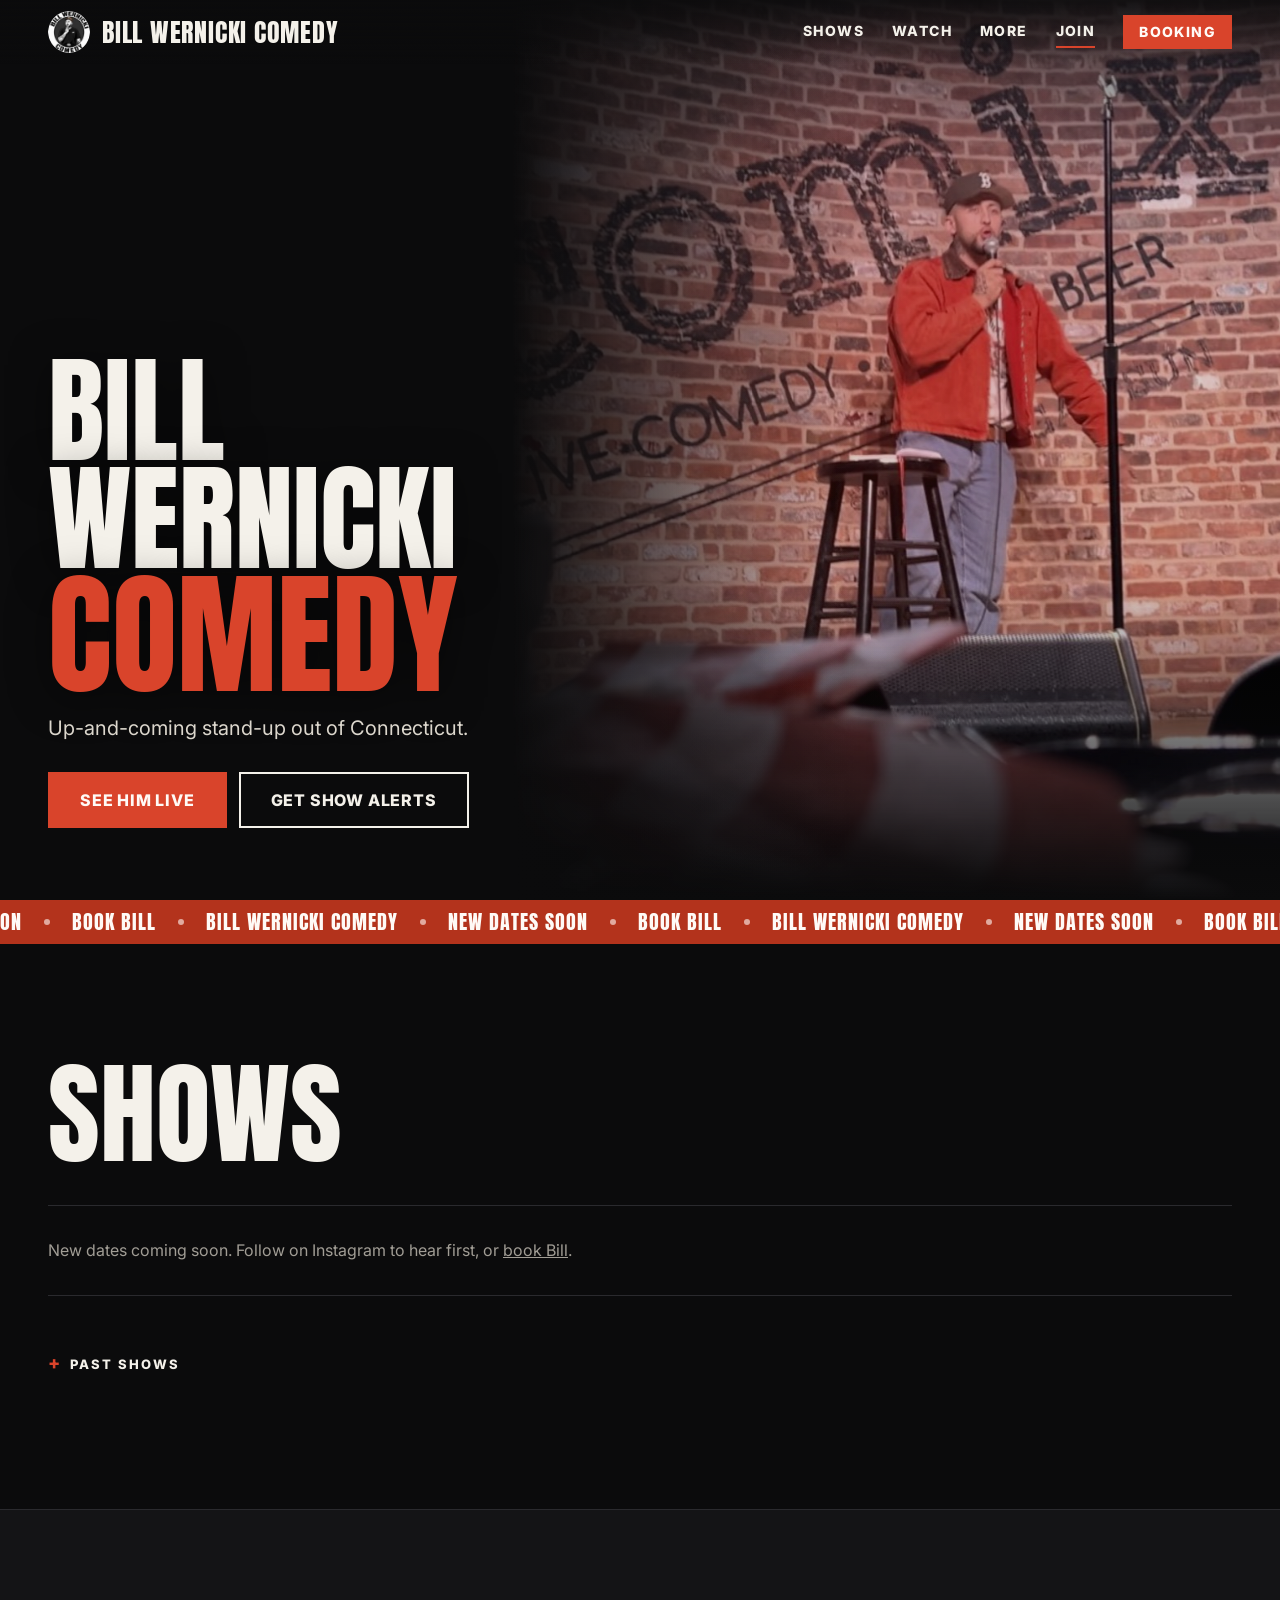
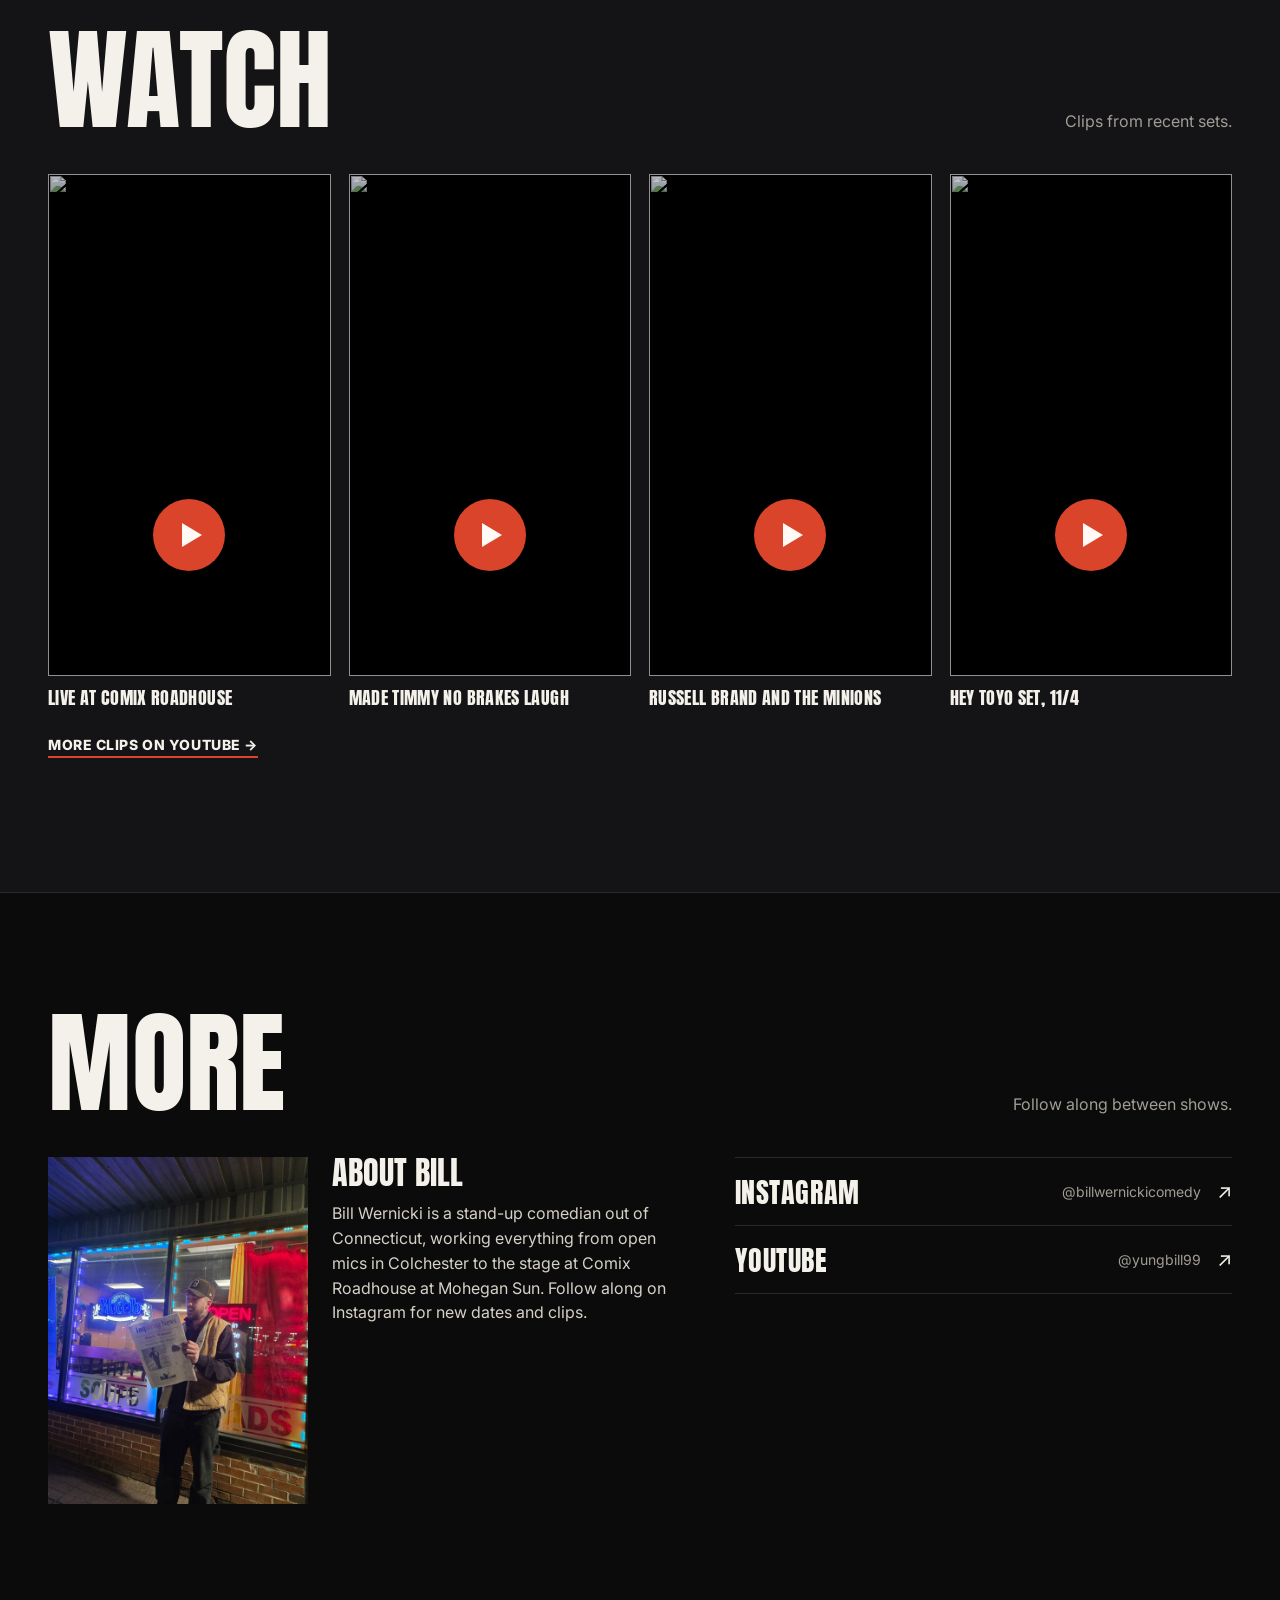
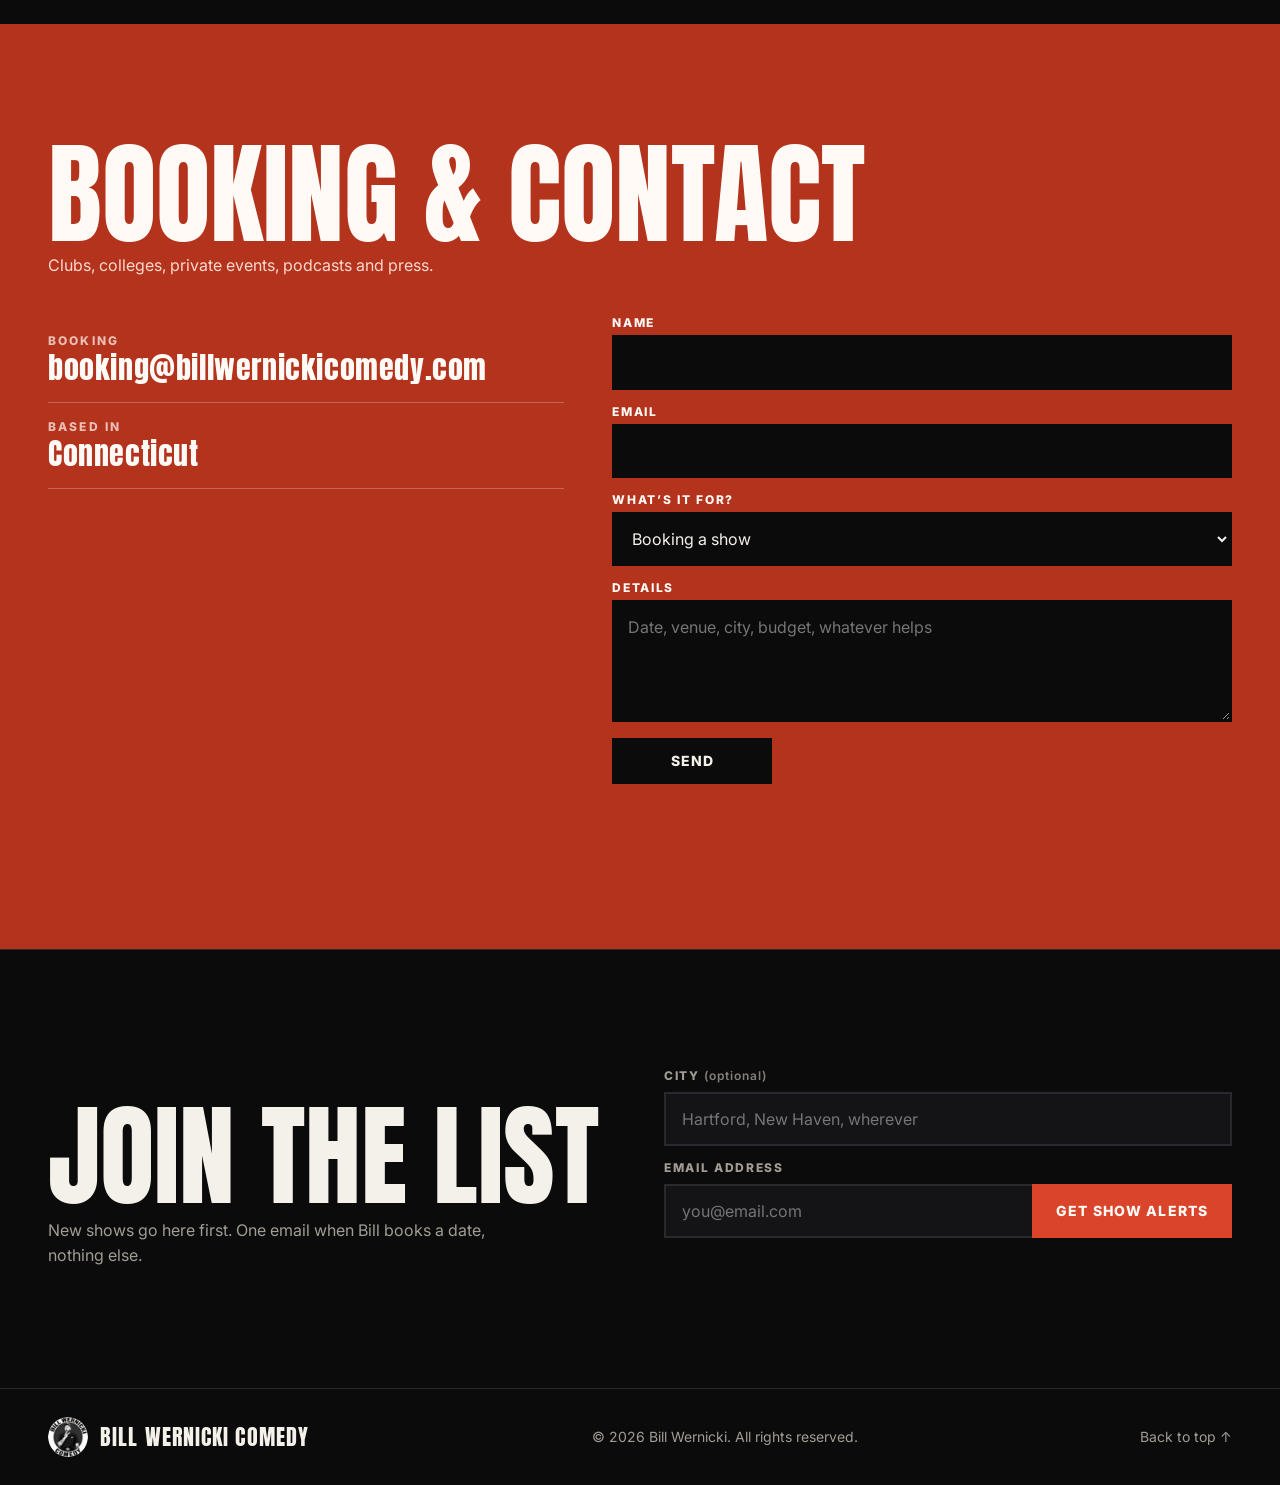
==== index.html @ 0c9388c7 "Add Koncrete Gardens on Wed Nov 25 at 7:30 PM Co-Authored-By: Claude Opus 5.5 <noreply@anthropic.com" ====
<!doctype html>
<html lang="en">
<head>
  <meta charset="utf-8">
  <meta name="viewport" content="width=device-width, initial-scale=1">
  <title>Bill Wernicki Comedy</title>
  <meta name="description" content="Bill Wernicki Comedy: Connecticut stand-up. Show dates, clips and booking.">
  <meta property="og:title" content="Bill Wernicki Comedy">
  <meta property="og:description" content="Upcoming shows, clips and booking.">
  <meta property="og:image" content="https://billwernickicomedy.com/img/bill-comix.jpg">
  <meta property="og:url" content="https://billwernickicomedy.com/">
  <meta property="og:type" content="website">
  <link rel="canonical" href="https://billwernickicomedy.com/">
  <script type="application/ld+json">
  {
    "@context": "https://schema.org",
    "@type": "Person",
    "name": "Bill Wernicki",
    "jobTitle": "Stand-up comedian",
    "url": "https://billwernickicomedy.com/",
    "image": "https://billwernickicomedy.com/img/bill-comix.jpg",
    "homeLocation": { "@type": "State", "name": "Connecticut" },
    "sameAs": [
      "https://www.instagram.com/billwernickicomedy/",
      "https://www.youtube.com/@yungbill99"
    ]
  }
  </script>
  <meta name="twitter:card" content="summary_large_image">
  <meta name="theme-color" content="#0b0b0c">
  <link rel="icon" type="image/png" href="img/bill-wernicki-logo.png">
  <link rel="apple-touch-icon" href="img/bill-wernicki-logo.png">
  <link rel="preconnect" href="https://fonts.googleapis.com">
  <link rel="preconnect" href="https://fonts.gstatic.com" crossorigin>
  <link href="https://fonts.googleapis.com/css2?family=Anton&family=Inter:wght@400;500;600;800&display=swap" rel="stylesheet">
  <link rel="stylesheet" href="styles.css?v=35">
  <script>
    /* Hero name intro: hold the lines back until the display font is ready, then
       settle them in, COMEDY with a red glow. Never waits more than 1.2s. */
    (function () {
      var d = document.documentElement;
      d.classList.add("intro");
      d.classList.add("intro-calm"); /* the settle + COMEDY glow is the intro for everyone */
      var go = function () { d.classList.add("intro-go"); };
      setTimeout(go, 1200);
      if (document.fonts && document.fonts.load) document.fonts.load("400 100px Anton").then(go, go);
    })();
  </script>
</head>
<body id="top">
  <a class="skip" href="#shows">Skip to shows</a>

  <header class="nav">
    <a class="nav__logo" href="#top" aria-label="Bill Wernicki home"><img src="img/bill-wernicki-logo.png" alt="" width="36" height="36">BILL&nbsp;WERNICKI&nbsp;COMEDY</a>
    <button class="nav__toggle" aria-expanded="false" aria-controls="nav-links" aria-label="Open menu">
      <span></span><span></span>
    </button>
    <nav class="nav__links" id="nav-links">
      <a href="#shows">Shows</a>
      <a href="#watch">Watch</a>
      <a href="#more">More</a>
      <!-- Merch hidden for now: delete the comment marks to bring it back. <a href="#merch">Merch</a> -->
      <!-- Stats hidden for now: delete the comment marks to bring it back. <a href="#my-stats">Stats</a> -->
      <a href="#join">Join</a>
      <a href="#contact" class="nav__cta">Booking</a>
    </nav>
  </header>

  <main>
    <!-- HERO -->
    <section class="hero">
      <div class="hero__media">
        <img src="img/bill-comix.jpg" alt="Bill Wernicki on stage at Comix Roadhouse in front of a brick wall" fetchpriority="high">
      </div>
      <div class="hero__content">
        <h1 class="hero__title"><span>Bill</span><span>Wernicki</span><span class="hero__comedy">Comedy</span></h1>
        <p class="hero__tag" data-bind="tagline"></p>
        <div class="hero__actions">
          <a class="btn btn--primary" href="#shows">See him live</a>
          <a class="btn btn--ghost" href="#join">Get show alerts</a>
        </div>
      </div>
      <a class="hero__next" id="hero-next" href="#shows" hidden>
        <span class="hero__next-label">Next show</span>
        <span class="hero__next-body"></span>
      </a>
    </section>


    <!-- SCROLLING DATES -->
    <div class="marquee" aria-hidden="true">
      <div class="marquee__track" id="marquee"></div>
    </div>

    <!-- SHOWS -->
    <section class="section" id="shows">
      <div class="section__head">
        <h2 class="section__title">Shows</h2>
      </div>
      <ol class="shows" id="shows-list"></ol>
      <details class="past" id="past-wrap">
        <summary>Past shows <span class="past__hint">· tap “I was there” to add them to your stats</span></summary>
        <ol class="shows shows--past" id="past-list"></ol>
      </details>
    </section>

    <!-- WATCH -->
    <section class="section section--alt" id="watch">
      <div class="section__head">
        <h2 class="section__title">Watch</h2>
        <p class="section__sub">Clips from recent sets.</p>
      </div>
      <div class="clips" id="clips"></div>
    </section>

    <!-- MORE -->
    <section class="section" id="more">
      <div class="section__head">
        <h2 class="section__title">More</h2>
        <p class="section__sub">Follow along between shows.</p>
      </div>
      <div class="more">
        <div class="more__about">
          <img src="img/billy-street.jpg" alt="Bill Wernicki reading a newspaper outside a neon-lit restaurant at night" loading="lazy">
          <div>
            <h3>About Bill</h3>
            <p data-bind="bio"></p>
          </div>
        </div>
        <ul class="socials" id="socials"></ul>
      </div>
    </section>

    <!-- MERCH -->
    <section class="section section--alt" id="merch" hidden><!-- hidden for now: remove "hidden" to bring it back -->
      <div class="section__head">
        <h2 class="section__title">Merch</h2>
        <p class="section__sub">Small batch. Wear it to a show.</p>
      </div>
      <div class="merch" id="merch-list"></div>
    </section>

    <!-- FAN CARD -->
    <section class="section section--alt" id="my-stats" hidden><!-- hidden for now: remove "hidden" here and the "Stats hidden" rule in styles.css to bring it back -->
      <div class="section__head">
        <h2 class="section__title">Stats</h2>
        <p class="section__sub">Your Bill Wernicki stats. Mark the shows you caught and every clip you watch here counts toward your time.</p>
      </div>
      <div class="fancard">
        <div class="fancard__card">
          <div class="fancard__top">
            <span class="fancard__brand"><img src="img/bill-wernicki-logo.png" alt="" width="44" height="44">BILL WERNICKI COMEDY</span>
          </div>
          <div class="fancard__stats">
            <div><b id="fc-shows">0</b><span>shows attended</span></div>
            <div><b id="fc-live">0</b><span>minutes live</span></div>
            <div><b id="fc-watched">0</b><span>minutes watched</span></div>
            <div><b id="fc-cities">0</b><span>cities</span></div>
          </div>
          <p class="fancard__first" id="fc-first">No shows logged yet. Find one you went to under Past shows.</p>
        </div>
        <div class="fancard__side">
          <h3>How it works</h3>
          <ul>
            <li>Hit <b>I was there</b> on any past show.</li>
            <li>Watch clips on this page and your watch time adds up.</li>
            <li>Your card lives in this browser. No account needed.</li>
          </ul>
          <div class="fancard__actions">
            <button class="btn btn--primary" id="fc-share">Share my stats</button>
            <button class="btn btn--ghost" id="fc-reset">Reset</button>
          </div>
          <p class="fancard__msg" id="fc-msg" role="status"></p>
        </div>
      </div>
    </section>

    <!-- CONTACT -->
    <section class="section section--contact" id="contact">
      <div class="section__head">
        <h2 class="section__title">Booking &amp; Contact</h2>
        <p class="section__sub">Clubs, colleges, private events, podcasts and press.</p>
      </div>
      <div class="contact">
        <div class="contact__info">
          <div class="contact__row" id="row-booking"><span>Booking</span><b class="contact__copy" data-bind="bookingEmail"></b></div>
          <div class="contact__row" id="row-contact"><span>Press &amp; general</span><a data-bind-href="mailto:contactEmail" data-bind="contactEmail"></a></div>
          <div class="contact__row" id="row-dm" hidden><span>Fastest way to reach Bill</span><a data-bind-href="instagramDm" target="_blank" rel="noopener">DM @billwernickicomedy</a></div>
          <div class="contact__row"><span>Based in</span><b data-bind="homeBase"></b></div>
        </div>
        <div class="contact__dm" id="contact-dm" hidden>
          <p>Booking a show, a private event or a podcast? Send Bill a message on Instagram with the date, place and what you have in mind.</p>
          <a class="btn btn--primary" data-bind-href="instagramDm" target="_blank" rel="noopener">Message on Instagram</a>
        </div>
        <form class="contact__form" id="contact-form">
          <label>Name<input name="name" required autocomplete="name"></label>
          <label>Email<input name="email" type="email" required autocomplete="email"></label>
          <label>What’s it for?
            <select name="type">
              <option>Booking a show</option>
              <option>Private event</option>
              <option>Podcast / press</option>
              <option>Just saying hi</option>
            </select>
          </label>
          <label>Details<textarea name="message" rows="4" placeholder="Date, venue, city, budget, whatever helps"></textarea></label>
          <button class="btn btn--primary" type="submit">Send</button>
          <p class="contact__status" role="status"></p>
        </form>
      </div>
    </section>
    <!-- JOIN THE LIST -->
    <section class="section join" id="join">
      <div class="join__inner">
        <div>
          <h2 class="section__title">Join the list</h2>
          <p class="section__sub">New shows go here first. One email when Bill books a date, nothing else.</p>
        </div>
        <form class="signup" data-signup novalidate>
          <label class="signup__label" for="signup-city">City <span class="signup__opt">(optional)</span></label>
          <input class="signup__city" id="signup-city" name="city" type="text" autocomplete="address-level2" placeholder="Hartford, New Haven, wherever">
          <label class="signup__label" for="signup-email">Email address</label>
          <div class="signup__row">
            <input id="signup-email" type="email" required autocomplete="email" placeholder="you@email.com">
            <button class="btn btn--primary" type="submit">Get show alerts</button>
          </div>
          <p class="signup__msg" role="status"></p>
        </form>
      </div>
    </section>
  </main>

  <footer class="footer">
    <span class="footer__name"><img src="img/bill-wernicki-logo.png" alt="" width="40" height="40">BILL WERNICKI COMEDY</span>
    <span>© <span id="year"></span> Bill Wernicki. All rights reserved.</span>
    <a href="#top">Back to top ↑</a>
  </footer>

  <script src="content.js?v=22"></script>
  <script src="script.js?v=21"></script>
  <script src="signup.js?v=10"></script>
</body>
</html>
---- styles.css ----
:root {
  --bg: #0b0b0c;
  --bg-2: #141416;
  --line: #2a2a2e;
  --text: #f4f1ea;
  --muted: #a19d95;
  --accent: #d9442b;        /* Comix brick red */
  --accent-rgb: 217,68,43;
  --accent-hover: #e8573d;
  --accent-deep: #b3331c;    /* darker red for big blocks behind white text */
  --accent-ink: #fffaf6;
  --accent-sub: #ffd9cf;
  --card-from: #22130f;
  --card-line: #4a2a22;
  --red: #e5402a;
  --display: "Anton", "Impact", "Arial Narrow Bold", sans-serif;
  --body: "Inter", system-ui, -apple-system, "Segoe UI", sans-serif;
  --gutter: clamp(16px, 4vw, 48px);
  --max: 1200px;
  color-scheme: dark;
}

* { box-sizing: border-box; }
html { scroll-behavior: smooth; scroll-padding-top: 72px; }
body {
  margin: 0;
  background: var(--bg);
  color: var(--text);
  font: 400 16px/1.55 var(--body);
  -webkit-font-smoothing: antialiased;
  overflow-x: hidden;
}
img { max-width: 100%; display: block; }
a { color: inherit; }
h1, h2, h3 { margin: 0; }

.skip { position: absolute; left: -999px; top: 8px; background: var(--accent); color: var(--accent-ink); padding: 8px 12px; z-index: 100; }
.skip:focus { left: 8px; }

/* ---------- Buttons ---------- */
.btn {
  display: inline-flex; align-items: center; justify-content: center; gap: 8px;
  min-height: 46px; padding: 0 22px;
  font: 800 14px/1 var(--body); letter-spacing: .08em; text-transform: uppercase;
  border: 2px solid transparent; border-radius: 0; cursor: pointer; text-decoration: none;
  transition: transform .15s ease, background .15s ease, color .15s ease, border-color .15s ease;
}
.btn:active { transform: translateY(1px); }
.btn--primary { background: var(--accent); color: var(--accent-ink); }
.btn--primary:hover { background: var(--accent-hover); }
.btn--ghost { background: transparent; color: var(--text); border-color: var(--text); }
.btn--ghost:hover { background: var(--text); color: var(--bg); }
.btn--sm { min-height: 38px; padding: 0 14px; font-size: 12px; }
.btn[aria-disabled="true"] { opacity: .45; pointer-events: none; }
:focus-visible { outline: 2px solid var(--accent); outline-offset: 3px; }

/* ---------- Nav ---------- */
.nav {
  position: fixed; inset: 0 0 auto 0; z-index: 50;
  display: flex; align-items: center; justify-content: space-between;
  height: 64px; padding: 0 var(--gutter);
  background: linear-gradient(to bottom, rgba(11,11,12,.85), rgba(11,11,12,0));
  transition: background .25s ease;
}
.nav.is-solid { background: rgba(11,11,12,.94); backdrop-filter: blur(8px); border-bottom: 1px solid var(--line); }
.nav__logo { display: inline-flex; align-items: center; gap: 12px; font: 400 26px/1 var(--display); letter-spacing: .03em; text-decoration: none; }
.nav__logo img { width: 42px; height: 42px; }
.nav__logo img, .fancard__brand img, .footer__name img { border-radius: 50%; flex: none; }
.nav__links { display: flex; gap: 28px; align-items: center; }
.nav__links a {
  font: 800 14px/1 var(--body); letter-spacing: .1em; text-transform: uppercase; text-decoration: none;
  padding: 8px 0; border-bottom: 2px solid transparent;
}
.nav__links a:hover, .nav__links a.is-active { border-color: var(--accent); }
.nav__links .nav__cta { background: var(--accent); color: var(--accent-ink); padding: 10px 16px; border: 0; }
.nav__toggle { display: none; }
@media (max-width: 420px) { .nav__logo { font-size: 21px; gap: 9px; } .nav__logo img { width: 34px; height: 34px; } }

@media (max-width: 820px) {
  .nav__toggle {
    display: grid; place-content: center; gap: 6px;
    width: 44px; height: 44px; background: none; border: 0; cursor: pointer; padding: 0;
  }
  .nav__toggle span { width: 26px; height: 2px; background: var(--text); transition: transform .2s ease; }
  .nav__toggle[aria-expanded="true"] span:first-child { transform: translateY(4px) rotate(45deg); }
  .nav__toggle[aria-expanded="true"] span:last-child { transform: translateY(-4px) rotate(-45deg); }
  .nav__links {
    position: fixed; inset: 64px 0 auto 0; flex-direction: column; align-items: stretch; gap: 0;
    background: var(--bg); border-bottom: 1px solid var(--line);
    padding: 8px var(--gutter) 20px;
    transform: translateY(-8px); opacity: 0; visibility: hidden; transition: all .2s ease;
  }
  .nav__links.is-open { transform: none; opacity: 1; visibility: visible; }
  .nav__links a { font: 400 30px/1 var(--display); letter-spacing: .03em; padding: 14px 0; border-bottom: 1px solid var(--line); }
  .nav__links .nav__cta { margin-top: 16px; text-align: center; padding: 16px; font: 800 14px/1 var(--body); letter-spacing: .1em; }
}

/* ---------- Hero ---------- */
.hero {
  position: relative; min-height: 100vh; min-height: 100svh;
  display: flex; align-items: flex-end;
  padding: 120px var(--gutter) clamp(40px, 8vh, 96px);
  isolation: isolate; overflow: hidden;
}
.hero__media { position: absolute; inset: 0; z-index: -1; overflow: hidden; }
.hero__media img {
  width: 100%; height: 100%; object-fit: cover; object-position: 58% 40%;
  filter: grayscale(.3) contrast(1.1) brightness(.85);
  transform: scale(1.04);
  animation: heroIn 1.6s ease-out both;
}
.hero__media::after {
  content: ""; position: absolute; inset: 0;
  background:
    radial-gradient(60% 55% at 50% 42%, rgba(var(--accent-rgb),.20), transparent 70%),
    linear-gradient(to right, rgba(11,11,12,.72) 0%, rgba(11,11,12,.38) 45%, rgba(11,11,12,0) 80%),
    linear-gradient(to top, var(--bg) 2%, rgba(11,11,12,.5) 40%, rgba(11,11,12,.12) 70%, rgba(11,11,12,.65));
}
@media (min-width: 900px) {
  .hero__media { left: 40%; }
  .hero__media img { object-position: 60% 35%; }
  .hero__media::after {
    background:
      radial-gradient(45% 60% at 50% 40%, rgba(var(--accent-rgb),.18), transparent 70%),
      linear-gradient(to right, var(--bg) 0%, rgba(11,11,12,.6) 18%, rgba(11,11,12,0) 45%),
      linear-gradient(to top, var(--bg) 0%, rgba(11,11,12,0) 35%, rgba(11,11,12,0) 80%, rgba(11,11,12,.6));
  }
  .eyebrow::before { content: ""; width: 28px; height: 3px; background: var(--accent); }
}
@keyframes heroIn { from { transform: scale(1.12); opacity: 0; } to { transform: scale(1.04); opacity: 1; } }

.hero__content { width: 100%; margin: 0; }  /* lines up with the nav logo, not the centered column */
.eyebrow {
  display: flex; align-items: center; gap: 10px;
  margin: 0 0 12px; color: var(--text); text-shadow: 0 1px 12px rgba(0,0,0,.8);
  font: 800 13px/1 var(--body); letter-spacing: .3em; text-transform: uppercase;
}
/* Hero lockup: --lockup is the width of WERNICKI; COMEDY is scaled up
   (not letter-spaced) to land on exactly the same width (Anton metrics). */
.hero__title {
  --lockup: min(calc(100vw - 2 * var(--gutter)), 520px);
  width: fit-content; margin: 0;
  font: 400 calc(var(--lockup) / 3.5)/.92 var(--display);
  text-transform: uppercase; letter-spacing: 0;
  text-shadow: 0 6px 40px rgba(0,0,0,.5);
}
.hero__title > span { display: block; }
.hero__title .hero__comedy { color: var(--accent); font-size: 1.144em; letter-spacing: 0; padding-top: .02em; line-height: .88; }
@media (min-width: 900px) { .hero__title { --lockup: clamp(400px, 32vw, 560px); } }
.hero__tag { max-width: 34ch; margin: 20px 0 28px; font-size: clamp(16px, 2vw, 20px); color: #dcd7cd; }
.hero__actions { display: flex; flex-wrap: wrap; gap: 12px; }

.hero__next {
  position: absolute; right: var(--gutter); bottom: clamp(40px, 8vh, 96px);
  display: grid; gap: 4px; padding: 16px 20px; max-width: 280px;
  background: rgba(11,11,12,.7); border: 1px solid var(--line); border-left: 3px solid var(--accent);
  text-decoration: none; backdrop-filter: blur(6px);
}
.hero__next:hover { border-color: var(--accent); }
.hero__next[hidden] { display: none; }
.hero__next-label { font: 800 11px/1 var(--body); letter-spacing: .2em; text-transform: uppercase; color: var(--accent); }
.hero__next-body { font: 400 22px/1.15 var(--display); letter-spacing: .02em; text-transform: uppercase; }
@media (max-width: 960px) { .hero__next { display: none !important; } }

/* ---------- Scrolling dates ---------- */
.marquee {
  background: var(--accent-deep); color: var(--accent-ink); overflow: hidden;
  -webkit-user-select: none; user-select: none; -webkit-touch-callout: none; pointer-events: none;
}
.marquee__track { display: flex; width: max-content; will-change: transform; }
.marquee__group { display: flex; flex: none; }
.marquee__group span {
  display: flex; align-items: center; padding: 12px 0;
  font: 400 20px/1 var(--display); letter-spacing: .05em; text-transform: uppercase; white-space: nowrap;
}
.marquee__group span::after { content: ""; width: 6px; height: 6px; margin: 0 22px; border-radius: 50%; background: currentColor; opacity: .6; }
@media (max-width: 600px) {
  .marquee__group span { font-size: 15px; padding: 10px 0; }
  .marquee__group span::after { margin: 0 14px; width: 5px; height: 5px; }
}

@media (prefers-reduced-motion: reduce) {
  .hero__media img { animation: none; }
  html { scroll-behavior: auto; }
}

/* ---------- Sections ---------- */
.section { padding: clamp(64px, 10vw, 120px) var(--gutter); }
.section > * { max-width: var(--max); margin-left: auto; margin-right: auto; }
.section--alt { background: var(--bg-2); border-block: 1px solid var(--line); }
.section__head { display: flex; flex-wrap: wrap; align-items: baseline; justify-content: space-between; gap: 8px 24px; margin-bottom: 40px; }
.section__title { font: 400 clamp(52px, 9vw, 112px)/.9 var(--display); text-transform: uppercase; }
.section__sub { margin: 0; color: var(--muted); max-width: 44ch; }

/* ---------- Shows ---------- */
.shows { list-style: none; margin: 0 auto; padding: 0; border-top: 1px solid var(--line); }
.show {
  display: grid; grid-template-columns: 96px 1fr auto; gap: 24px; align-items: center;
  padding: 22px 0; border-bottom: 1px solid var(--line);
  transition: background .15s ease, padding .15s ease;
}
.show:hover { background: rgba(255,255,255,.03); }
/* Next show: a small "Next up" tag, plus a red pulse when a link lands on it */
.show--next { position: relative; scroll-margin-top: 160px; }
.show__nextup {
  display: inline-block; vertical-align: middle; margin-right: 10px; padding: 4px 8px 3px;
  background: var(--accent); color: var(--accent-ink);
  font: 800 11px/1 var(--body); letter-spacing: .14em; text-transform: uppercase;
}
.show--next::before, .show--next::after { content: ""; position: absolute; pointer-events: none; opacity: 0; }
.show--next::before { left: -14px; top: 10px; bottom: 10px; width: 3px; background: var(--accent); transform: scaleY(0); }
.show--next::after { inset: 0 -14px; background: linear-gradient(to right, rgba(var(--accent-rgb), .22), rgba(var(--accent-rgb), 0) 70%); }
.show--next.is-flash::before { animation: nextBar 2.2s ease-out both; }
.show--next.is-flash::after { animation: nextGlow 2.2s ease-out both; }
@keyframes nextBar { 0% { opacity: 1; transform: scaleY(0); } 20% { transform: scaleY(1); } 75% { opacity: 1; transform: scaleY(1); } 100% { opacity: 0; transform: scaleY(1); } }
@keyframes nextGlow { 0% { opacity: 0; } 15% { opacity: 1; } 35% { opacity: .55; } 50% { opacity: 1; } 100% { opacity: 0; } }
@media (prefers-reduced-motion: reduce) {
  .show--next.is-flash::before { animation: none; opacity: 1; transform: none; }
  .show--next.is-flash::after { animation: none; opacity: .7; }
}
.show__date { display: grid; justify-items: start; line-height: 1; }
.show__mon { font: 800 13px/1 var(--body); letter-spacing: .2em; text-transform: uppercase; color: var(--accent); }
.show__day { font: 400 52px/1 var(--display); }
.show__dow { font: 600 12px/1 var(--body); letter-spacing: .15em; text-transform: uppercase; color: var(--muted); margin-top: 4px; }
.show__venue { font: 400 clamp(22px, 3vw, 30px)/1.1 var(--display); text-transform: uppercase; letter-spacing: .02em; }
.show__meta { color: var(--muted); font-size: 15px; margin-top: 4px; }
.show__note {
  display: inline-block; margin-left: 8px; padding: 3px 8px; vertical-align: 2px;
  font: 800 10px/1 var(--body); letter-spacing: .15em; text-transform: uppercase;
  border: 1px solid var(--accent); color: var(--accent);
}
.show__cta { display: flex; flex-wrap: wrap; gap: 8px; }
.shows__empty { padding: 32px 0; color: var(--muted); border-bottom: 1px solid var(--line); }

@media (max-width: 640px) {
  .show { grid-template-columns: 64px 1fr; gap: 6px 16px; }
  .show__day { font-size: 40px; }
  .show__cta { grid-column: 2; margin-top: 8px; }
}

.past { margin-top: 40px; }
.past summary {
  cursor: pointer; list-style: none; padding: 14px 0;
  font: 800 13px/1.4 var(--body); letter-spacing: .15em; text-transform: uppercase;
}
.past summary::-webkit-details-marker { display: none; }
.past summary::before { content: "+"; display: inline-block; width: 22px; color: var(--accent); font-size: 18px; }
.past[open] summary::before { content: "–"; }
.past__hint { color: var(--muted); font-weight: 500; letter-spacing: .02em; text-transform: none; }
.shows--past .show__venue { font-size: clamp(18px, 2.4vw, 24px); }
.shows--past .show__day { font-size: 40px; }
.btn--attend[aria-pressed="true"] { background: var(--accent); color: var(--accent-ink); border-color: var(--accent); }

/* ---------- Clips ---------- */
.clips { display: grid; grid-template-columns: repeat(3, 1fr); gap: 20px; }
.clip { position: relative; margin: 0; }
.clip--featured { grid-column: 1 / -1; }
.clip__frame {
  position: relative; display: block; width: 100%; aspect-ratio: 16 / 9; overflow: hidden;
  background: #000; border: 0; padding: 0; cursor: pointer; color: var(--text);
}
.clip__frame img { width: 100%; height: 100%; object-fit: cover; transition: transform .4s ease, filter .4s ease; filter: grayscale(.4) brightness(.75); }
.clip__frame:hover img { transform: scale(1.04); filter: grayscale(0) brightness(.85); }
.clip__frame--playing { cursor: auto; }
.clip__frame iframe { position: absolute; inset: 0; width: 100%; height: 100%; border: 0; }
.clip__play {
  position: absolute; left: 50%; top: 72%; translate: -50% -50%;
  width: 72px; height: 72px; border-radius: 50%; background: var(--accent);
  display: grid; place-items: center; box-shadow: 0 10px 30px rgba(0,0,0,.5);
  transition: transform .2s ease;
}
.clip__play::before { content: ""; margin-left: 5px; border-left: 20px solid var(--accent-ink); border-block: 12px solid transparent; }
.clip__frame:hover .clip__play { transform: scale(1.08); }
.clip__soon {
  position: absolute; left: 12px; top: 12px; padding: 5px 9px; background: rgba(11,11,12,.8);
  font: 800 10px/1 var(--body); letter-spacing: .18em; text-transform: uppercase;
}
.clip figcaption { display: flex; justify-content: space-between; gap: 12px; padding-top: 12px; }
.clip__title { font: 400 22px/1.1 var(--display); text-transform: uppercase; letter-spacing: .02em; }
.clip--featured .clip__title { font-size: clamp(26px, 3.4vw, 40px); }
/* Instagram posts are tall: the featured IG clip sits beside the photo-tiles as a portrait card. */
.clip--ig.clip--featured { grid-column: auto; grid-row: span 2; }
.clip--ig .clip__frame { aspect-ratio: 4 / 5; }
.clip--ig .clip__frame:has(iframe) { aspect-ratio: auto; height: 640px; background: #fff; }
/* A lone placeholder beside the featured clip fills the space to its right. */
.clip--featured + .clip:last-child { grid-column: span 2; }
.clip__len { color: var(--muted); font-size: 14px; white-space: nowrap; }
@media (max-width: 820px) { .clips { grid-template-columns: 1fr 1fr; } }
@media (max-width: 520px) { .clips { grid-template-columns: 1fr; } .clip--featured + .clip:last-child { grid-column: auto; } }

/* ---------- More ---------- */
.more { display: grid; grid-template-columns: 1.3fr 1fr; gap: 40px; align-items: start; }
.more__about { display: grid; grid-template-columns: minmax(180px, 260px) 1fr; gap: 24px; align-items: start; }
.more__about img { aspect-ratio: 3 / 4; object-fit: cover; object-position: 55% 45%; }
.more__about h3 { font: 400 32px/1 var(--display); text-transform: uppercase; margin-bottom: 12px; }
.more__about p { margin: 0; color: #d6d1c7; }
.socials { list-style: none; margin: 0; padding: 0; border-top: 1px solid var(--line); }
.socials a {
  display: flex; justify-content: space-between; align-items: center; gap: 16px;
  padding: 18px 0; border-bottom: 1px solid var(--line); text-decoration: none;
}
.socials b { font: 400 28px/1 var(--display); text-transform: uppercase; letter-spacing: .02em; }
.socials span { color: var(--muted); font-size: 14px; }
.socials a::after { content: "↗"; font-size: 20px; transition: transform .2s ease; }
.socials a:hover b { color: var(--accent); }
.socials a:hover::after { transform: translate(3px,-3px); color: var(--accent); }
.socials__label { margin-left: auto; }
@media (max-width: 860px) { .more { grid-template-columns: 1fr; } }
@media (max-width: 520px) { .more__about { grid-template-columns: 1fr; } .more__about img { width: 100%; aspect-ratio: 4 / 3; object-position: 50% 40%; } }

/* Phone pass: consistent section heads, full-width buttons, tidier stats labels */
@media (max-width: 600px) {
  .section__head { flex-direction: column; align-items: flex-start; gap: 12px; margin-bottom: 32px; }
  .contact__form .btn--primary { justify-self: stretch; }
  .fancard__stats span { font-size: 12px; letter-spacing: .06em; }
  .hero__tag { margin: 16px 0 24px; }
  .socials span { white-space: nowrap; font-size: 13px; }
  .socials b { font-size: 24px; }
}

/* ---------- Merch ---------- */
.merch { display: grid; grid-template-columns: repeat(3, 1fr); gap: 20px; }
.product { background: var(--bg); border: 1px solid var(--line); display: flex; flex-direction: column; }
.product__art { aspect-ratio: 1; display: grid; place-items: center; background: radial-gradient(circle at 50% 40%, #232327, #111113 70%); }
.product__art svg { width: 70%; height: 70%; }
.product__body { display: flex; justify-content: space-between; align-items: center; gap: 12px; padding: 16px 18px; border-top: 1px solid var(--line); }
.product__name { font: 400 22px/1.1 var(--display); text-transform: uppercase; letter-spacing: .02em; }
.product__price { color: var(--muted); font-size: 14px; }
@media (max-width: 820px) { .merch { grid-template-columns: 1fr 1fr; } }
@media (max-width: 520px) { .merch { grid-template-columns: 1fr; } }

/* ---------- Fan card ---------- */
.fancard { display: grid; grid-template-columns: 1.2fr 1fr; gap: 40px; align-items: center; }
.fancard__card {
  position: relative; padding: 28px; overflow: hidden;
  background:
    radial-gradient(120% 90% at 100% 0%, rgba(var(--accent-rgb),.35), transparent 55%),
    linear-gradient(135deg, var(--card-from), #0e0e10);
  border: 1px solid var(--card-line); box-shadow: 0 30px 60px rgba(0,0,0,.45);
}

.fancard__top { display: flex; justify-content: space-between; align-items: center; gap: 12px; margin-bottom: 28px; }
.fancard__brand { display: inline-flex; align-items: center; gap: 12px; font: 400 22px/1 var(--display); letter-spacing: .06em; }
.fancard__stats { position: relative; z-index: 1; display: grid; grid-template-columns: 1fr 1fr; gap: 24px 16px; }
.fancard__stats b { display: block; font: 400 clamp(48px, 7vw, 72px)/1 var(--display); }
.fancard__stats span { color: var(--muted); font-size: 13px; letter-spacing: .1em; text-transform: uppercase; font-weight: 600; }
.fancard__first { position: relative; z-index: 1; margin: 24px 0 0; padding-top: 16px; border-top: 1px solid var(--card-line); color: #d6d1c7; font-size: 14px; }
.fancard__side h3 { font: 400 32px/1 var(--display); text-transform: uppercase; margin-bottom: 12px; }
.fancard__side ul { margin: 0 0 24px; padding-left: 18px; color: #d6d1c7; }
.fancard__side li { margin-bottom: 6px; }
.fancard__actions { display: flex; flex-wrap: wrap; gap: 12px; }
.fancard__msg { min-height: 1.5em; color: var(--accent); font-size: 14px; }
@media (max-width: 860px) { .fancard { grid-template-columns: 1fr; } }

/* ---------- Contact ---------- */
.section--contact { background: var(--accent-deep); color: var(--accent-ink); }
.section--contact .section__sub { color: var(--accent-sub); }
.contact { display: grid; grid-template-columns: 1fr 1.2fr; gap: 48px; }
.contact__row { display: grid; gap: 4px; padding: 18px 0; border-bottom: 1px solid currentColor; border-bottom-color: color-mix(in srgb, currentColor 25%, transparent); }
.contact__row span { font: 800 12px/1 var(--body); letter-spacing: .18em; text-transform: uppercase; opacity: .7; }
.contact__row a, .contact__row b { font: 400 clamp(22px, 3vw, 30px)/1.1 var(--display); letter-spacing: .02em; text-decoration: none; word-break: break-word; font-weight: 400; }
.contact__row a:hover { text-decoration: underline; }
.contact__form { display: grid; gap: 16px; }
.contact__form[hidden], .contact__row[hidden], .contact__dm[hidden] { display: none; }
.contact__dm { align-self: start; padding: 28px; background: rgba(0,0,0,.18); }
.contact__dm p { margin: 0 0 20px; font-size: 18px; max-width: 40ch; }
.contact__dm .btn--primary { background: var(--bg); color: var(--text); }
.contact__dm .btn--primary:hover { background: #000; }
.contact__form label { display: grid; gap: 6px; font: 800 12px/1 var(--body); letter-spacing: .14em; text-transform: uppercase; }
.contact__form input, .contact__form select, .contact__form textarea {
  width: 100%; padding: 14px; font: 400 16px/1.4 var(--body); color: var(--text);
  background: var(--bg); border: 2px solid var(--bg); border-radius: 0; letter-spacing: 0; text-transform: none;
}
.contact__form input:focus, .contact__form select:focus, .contact__form textarea:focus { outline: none; border-color: #fff; }
.contact__form .btn--primary { background: var(--bg); color: var(--text); justify-self: start; min-width: 160px; }
.contact__form .btn--primary:hover { background: #000; }
.section--contact :focus-visible { outline-color: var(--bg); }
@media (max-width: 860px) { .contact { grid-template-columns: 1fr; } }

/* ---------- Footer ---------- */
.footer {
  display: flex; flex-wrap: wrap; justify-content: space-between; align-items: center; gap: 12px 24px;
  padding: 28px var(--gutter); color: var(--muted); font-size: 14px; border-top: 1px solid var(--line);
}
.footer__name { display: inline-flex; align-items: center; gap: 12px; font: 400 22px/1 var(--display); letter-spacing: .05em; color: var(--text); }
.footer a { text-decoration: none; }
.footer a:hover { color: var(--accent); }

/* ---------- Reveal on scroll ---------- */
.reveal { opacity: 0; transform: translateY(18px); transition: opacity .6s ease, transform .6s ease; }
.reveal.is-in { opacity: 1; transform: none; }
@media (prefers-reduced-motion: reduce) { .reveal { opacity: 1; transform: none; transition: none; } }

/* Small phones: let long handles wrap instead of pushing the page sideways */
.more > *, .more__about > * { min-width: 0; }
.socials span { overflow-wrap: anywhere; text-align: right; }

/* ---------- Join the list ---------- */
.join { border-top: 1px solid var(--line); }
.join__inner { display: grid; grid-template-columns: 1fr 1fr; gap: 32px 48px; align-items: end; }
.join .section__sub { margin-top: 12px; }
.signup { display: grid; gap: 10px; }
.signup__label { font: 800 12px/1 var(--body); letter-spacing: .14em; text-transform: uppercase; color: var(--muted); }
.signup__row { display: flex; gap: 0; }
.signup__row input {
  flex: 1; min-width: 0; padding: 0 16px; min-height: 54px;
  font: 400 16px/1 var(--body); color: var(--text); background: var(--bg-2);
  border: 2px solid var(--line); border-right: 0; border-radius: 0;
}
.signup__row input:focus { outline: none; border-color: var(--accent); }
.signup__row .btn { min-height: 54px; white-space: nowrap; }
.signup__msg { min-height: 1.4em; margin: 0; font-size: 14px; color: var(--muted); }
.signup__msg.is-ok { color: var(--text); }
.signup__msg.is-err { color: var(--accent-hover); }
@media (max-width: 860px) { .join__inner { grid-template-columns: minmax(0, 1fr); } }
@media (max-width: 480px) {
  .signup__row { flex-direction: column; gap: 10px; }
  .signup__row input { border-right: 2px solid var(--line); }
}

/* Stand-alone signup page (join/) */
.join-page { min-height: 100vh; min-height: 100svh; display: grid; place-items: center; padding: 32px 16px; text-align: center;
  background: radial-gradient(70% 50% at 50% 0%, rgba(var(--accent-rgb),.22), transparent 70%), var(--bg); }
.join-page__card { width: 100%; max-width: 460px; display: grid; gap: 20px; justify-items: center; }
.join-page__logo { width: 120px; height: 120px; border-radius: 50%; }
.join-page h1 { font: 400 clamp(44px, 12vw, 72px)/.95 var(--display); text-transform: uppercase; }
.join-page h1 span { color: var(--accent); }
.join-page p { margin: 0; color: #d6d1c7; }
.join-page .signup { width: 100%; text-align: left; }
.join-page__back { color: var(--muted); font-size: 14px; }

.contact__copy { user-select: all; -webkit-user-select: all; word-break: break-all; }
.contact__status { min-height: 1.4em; margin: 10px 0 0; font-size: 14px; }
.contact__status.is-ok { color: var(--text); }
.contact__status.is-err { color: #fff; font-weight: 600; }
.contact__status a { color: inherit; text-decoration: underline; word-break: break-all; }

@media (max-width: 600px) {
  .contact__row a, .contact__row b { font-size: clamp(18px, 6vw, 26px); }
}

/* Phones: leave room for the date banner above Safari's toolbar. */
@media (max-width: 600px) {
  .hero { min-height: calc(100vh - 48px); min-height: calc(100svh - 48px); padding-bottom: 32px; }
}

/* Stats hidden for now (no media yet): delete this rule to bring back the
   "I was there" buttons and the Past shows hint. */
.btn--attend, .past__hint { display: none !important; }

/* Phones: "Next up" tag sits on its own line above long venue names */
@media (max-width: 600px) {
  .show__venue { display: flex; flex-wrap: wrap; align-items: center; column-gap: 10px; row-gap: 6px; }
  .show__nextup { margin: 0 100% 2px 0; white-space: nowrap; flex: none; }
  .show__note { margin-left: 0; vertical-align: 0; white-space: nowrap; flex: none; }
}

/* Newsletter: optional city field */
.signup__opt { font-weight: 600; letter-spacing: .08em; text-transform: none; opacity: .8; }
.signup__city {
  width: 100%; padding: 0 16px; min-height: 54px; margin-bottom: 6px;
  font: 400 16px/1 var(--body); color: var(--text); background: var(--bg-2);
  border: 2px solid var(--line); border-radius: 0;
}
.signup__city:focus { outline: none; border-color: var(--accent); }

/* Phones: hero buttons share one row, each half width; they stack on very small screens */
@media (max-width: 600px) {
  .hero__actions { gap: 10px; }
  .hero__actions .btn { flex: 1 1 0; min-width: max-content; padding-left: 14px; padding-right: 14px; letter-spacing: .06em; text-align: center; justify-content: center; }
}

/* ---------- Hero name intro: BILL ... WERNICKI ... COMEDY ----------
   Each line slams down from oversized and settles; COMEDY lands hardest and
   jolts the block. Then the rest of the hero fades up. About 1.4s total. */
.intro .hero__title > span,
.intro .eyebrow, .intro .hero__tag, .intro .hero__actions, .intro .hero__next { opacity: 0; }
.intro-go .hero__title > span { transform-origin: 0 80%; animation: slam .42s cubic-bezier(.2,.9,.25,1) both; }
.intro-go .hero__title > span:nth-child(1) { animation-delay: .05s; }
.intro-go .hero__title > span:nth-child(2) { animation-delay: .38s; }
.intro-go .hero__title > .hero__comedy { animation: slamHard .5s cubic-bezier(.2,.9,.25,1) .74s both; }
.intro-go .hero__title { animation: jolt .32s ease-out 1.02s both; }
.intro-go .eyebrow { animation: rise .5s ease-out 1.15s both; }
.intro-go .hero__tag { animation: rise .5s ease-out 1.25s both; }
.intro-go .hero__actions { animation: rise .5s ease-out 1.35s both; }
.intro-go .hero__next { animation: rise .5s ease-out 1.45s both; }
@keyframes slam {
  0%   { opacity: 0; transform: scale(1.6); filter: blur(6px); }
  55%  { opacity: 1; transform: scale(.97); filter: blur(0); }
  100% { opacity: 1; transform: scale(1); }
}
@keyframes slamHard {
  0%   { opacity: 0; transform: scale(2.1) rotate(-2deg); filter: blur(8px); }
  55%  { opacity: 1; transform: scale(.94) rotate(0); filter: blur(0); }
  75%  { transform: scale(1.03); }
  100% { opacity: 1; transform: scale(1); }
}
@keyframes jolt {
  0%, 100% { transform: translate(0, 0); }
  20% { transform: translate(-4px, 3px); }
  45% { transform: translate(3px, -2px); }
  70% { transform: translate(-2px, 1px); }
}
@keyframes rise { from { opacity: 0; transform: translateY(12px); } to { opacity: 1; transform: none; } }

/* Reduce Motion on: same beats, a softer hit. Each line settles from a touch big
   (1.06) with a crisp fade, COMEDY lands with a quick red glow. No blur, shake or jolt. */
.intro-calm.intro-go .hero__title > span { animation-name: settle; animation-duration: .38s; animation-timing-function: cubic-bezier(.2,.9,.3,1); }
.intro-calm.intro-go .hero__title > .hero__comedy { animation-name: settleHot; animation-duration: 2.8s; animation-timing-function: linear; }
.intro-calm.intro-go .hero__title { animation: none; }
.intro-calm.intro-go .eyebrow, .intro-calm.intro-go .hero__tag,
.intro-calm.intro-go .hero__actions, .intro-calm.intro-go .hero__next { animation-name: fadeIn; }
@keyframes fadeIn { from { opacity: 0; } to { opacity: 1; } }
@keyframes settle {
  0%   { opacity: 0; transform: scale(1.06) translateY(-4px); }
  60%  { opacity: 1; }
  100% { opacity: 1; transform: none; }
}
@keyframes settleHot {
  /* glow lands hot, holds, then an exponential tail that spreads as it fades to exactly 0 */
  0%   { opacity: 0; transform: scale(1.08); text-shadow: 0 6px 40px rgba(0,0,0,.5), 0 0 20px rgba(var(--accent-rgb),0); animation-timing-function: cubic-bezier(.2,.9,.3,1); }
  9%   { opacity: 1; transform: scale(1); text-shadow: 0 6px 40px rgba(0,0,0,.5), 0 0 26px rgba(var(--accent-rgb),.85); }
  32%  { text-shadow: 0 6px 40px rgba(0,0,0,.5), 0 0 30px rgba(var(--accent-rgb),.78); }
  36.9% { text-shadow: 0 6px 40px rgba(0,0,0,.5), 0 0 38px rgba(var(--accent-rgb),0.575); }
  41.7% { text-shadow: 0 6px 40px rgba(0,0,0,.5), 0 0 46px rgba(var(--accent-rgb),0.423); }
  46.6% { text-shadow: 0 6px 40px rgba(0,0,0,.5), 0 0 53px rgba(var(--accent-rgb),0.31); }
  51.4% { text-shadow: 0 6px 40px rgba(0,0,0,.5), 0 0 59px rgba(var(--accent-rgb),0.227); }
  56.3% { text-shadow: 0 6px 40px rgba(0,0,0,.5), 0 0 65px rgba(var(--accent-rgb),0.165); }
  61.1% { text-shadow: 0 6px 40px rgba(0,0,0,.5), 0 0 70px rgba(var(--accent-rgb),0.119); }
  66% { text-shadow: 0 6px 40px rgba(0,0,0,.5), 0 0 75px rgba(var(--accent-rgb),0.085); }
  70.9% { text-shadow: 0 6px 40px rgba(0,0,0,.5), 0 0 79px rgba(var(--accent-rgb),0.06); }
  75.7% { text-shadow: 0 6px 40px rgba(0,0,0,.5), 0 0 82px rgba(var(--accent-rgb),0.041); }
  80.6% { text-shadow: 0 6px 40px rgba(0,0,0,.5), 0 0 85px rgba(var(--accent-rgb),0.028); }
  85.4% { text-shadow: 0 6px 40px rgba(0,0,0,.5), 0 0 87px rgba(var(--accent-rgb),0.017); }
  90.3% { text-shadow: 0 6px 40px rgba(0,0,0,.5), 0 0 89px rgba(var(--accent-rgb),0.01); }
  95.1% { text-shadow: 0 6px 40px rgba(0,0,0,.5), 0 0 90px rgba(var(--accent-rgb),0.004); }
  100% { opacity: 1; transform: none; text-shadow: 0 6px 40px rgba(0,0,0,.5), 0 0 90px rgba(var(--accent-rgb),0); }
}

/* Hero buttons: tighter tracking, a touch taller, equal halves on phones with room inside */
.hero__actions .btn { min-height: 56px; padding: 0 30px; letter-spacing: .05em; font-size: 16px; }
@media (max-width: 600px) {
  .hero__actions { gap: 10px; }
  .hero__actions .btn { flex: 1 1 0; min-width: 0; min-height: 54px; padding: 0 8px; font-size: clamp(13px, 3.8vw, 16px); letter-spacing: .03em; white-space: nowrap; }
}
@media (max-width: 340px) {
  .hero__actions .btn { flex-basis: 100%; }
}

/* COMEDY glow streak (behind the letters): a soft horizontal line through the word's middle that tapers
   to thin points at both ends (scanner-line feel), fading out on the same wispy tail. */
.hero__title .hero__comedy { position: relative; isolation: isolate; }
.hero__title .hero__comedy::after {
  content: ""; position: absolute; z-index: -1; pointer-events: none;
  left: -75%; right: -75%; top: 50%; height: .18em;
  transform: translateY(-50%);
  background: radial-gradient(50% 50% at 50% 50%, rgba(255,160,130,1) 0%, rgba(var(--accent-rgb),.85) 25%, rgba(var(--accent-rgb),.3) 60%, rgba(var(--accent-rgb),0) 100%);
  -webkit-mask: linear-gradient(90deg, transparent 0%, #000 30%, #000 70%, transparent 100%), linear-gradient(transparent 0%, #000 35%, #000 65%, transparent 100%);
  -webkit-mask-composite: source-in; mask-composite: intersect;
  filter: blur(4px); opacity: 0;
}
.intro-calm.intro-go .hero__title .hero__comedy::after { animation: streak 2.8s linear .74s both; }
@keyframes streak {
  0%   { opacity: 0; transform: translateY(-50%) scaleX(.25); animation-timing-function: cubic-bezier(.2,.9,.3,1); }
  9%   { opacity: 1; transform: translateY(-50%) scaleX(1); }
  32%  { opacity: .92; transform: translateY(-50%) scaleX(1.04); }
  36.9% { opacity: 0.678; transform: translateY(-50%) scaleX(1.076); }
  41.7% { opacity: 0.499; transform: translateY(-50%) scaleX(1.109); }
  46.6% { opacity: 0.366; transform: translateY(-50%) scaleX(1.139); }
  51.4% { opacity: 0.267; transform: translateY(-50%) scaleX(1.167); }
  56.3% { opacity: 0.194; transform: translateY(-50%) scaleX(1.193); }
  61.1% { opacity: 0.14; transform: translateY(-50%) scaleX(1.215); }
  66% { opacity: 0.1; transform: translateY(-50%) scaleX(1.235); }
  70.9% { opacity: 0.071; transform: translateY(-50%) scaleX(1.252); }
  75.7% { opacity: 0.049; transform: translateY(-50%) scaleX(1.267); }
  80.6% { opacity: 0.032; transform: translateY(-50%) scaleX(1.279); }
  85.4% { opacity: 0.02; transform: translateY(-50%) scaleX(1.288); }
  90.3% { opacity: 0.012; transform: translateY(-50%) scaleX(1.295); }
  95.1% { opacity: 0.005; transform: translateY(-50%) scaleX(1.299); }
  100% { opacity: 0; transform: translateY(-50%) scaleX(1.300); }
}

/* Clips as a reel of tall tiles (YouTube Shorts) */
.clips.clips--reel { grid-template-columns: repeat(4, 1fr); gap: 18px; }
.clips--reel .clip.clip--tall { grid-column: auto; grid-row: auto; }
.clips--reel .clip--tall .clip__frame,
.clips--reel .clip--tall .clip__frame:has(iframe) { aspect-ratio: 9 / 16; height: auto; background: #000; }
.clips--reel .clip--tall .clip__frame img { object-position: 50% 50% !important; }
.clips--reel .clip--tall .clip__title { font-size: 18px; }
.clips--reel .clip--tall .clip__soon { top: auto; bottom: 12px; }
.clips__more { margin-top: 24px; }
.clips__more a { color: var(--text); font-weight: 800; letter-spacing: .04em; text-transform: uppercase; font-size: 14px; text-decoration: none; border-bottom: 2px solid var(--accent); padding-bottom: 3px; }
.clips__more a:hover { color: var(--accent); }
@media (max-width: 900px) {
  .clips.clips--reel { display: flex; overflow-x: auto; scroll-snap-type: x mandatory; gap: 12px;
    margin: 0 calc(-1 * var(--gutter)); padding: 0 var(--gutter) 6px; scroll-padding: 0 var(--gutter); scrollbar-width: none; }
  .clips.clips--reel::-webkit-scrollbar { display: none; }
  .clips--reel .clip--tall { flex: 0 0 min(58vw, 240px); scroll-snap-align: start; }
}
/* Desktop: the hero is left-aligned, so keep the COMEDY streak close to the word */
@media (min-width: 900px) {
  .hero__title .hero__comedy::after { left: -22%; right: -22%; }
}
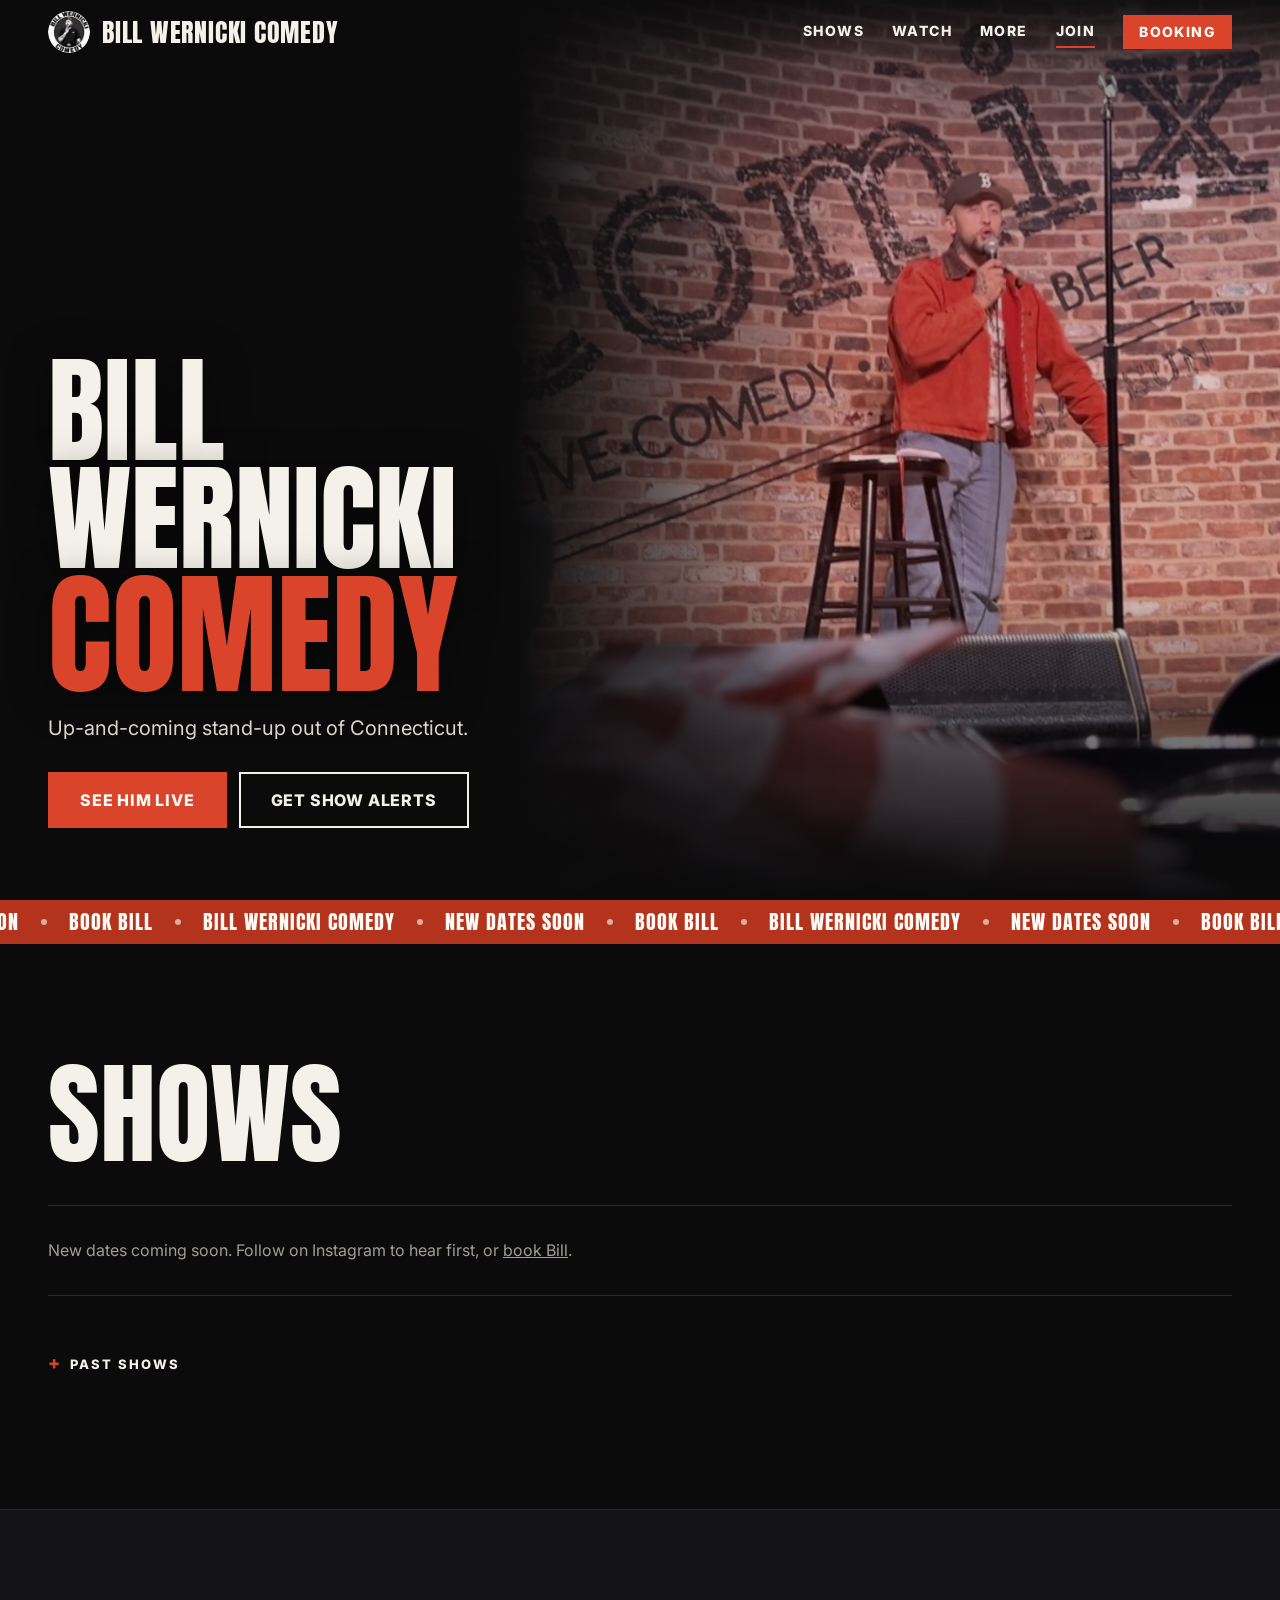
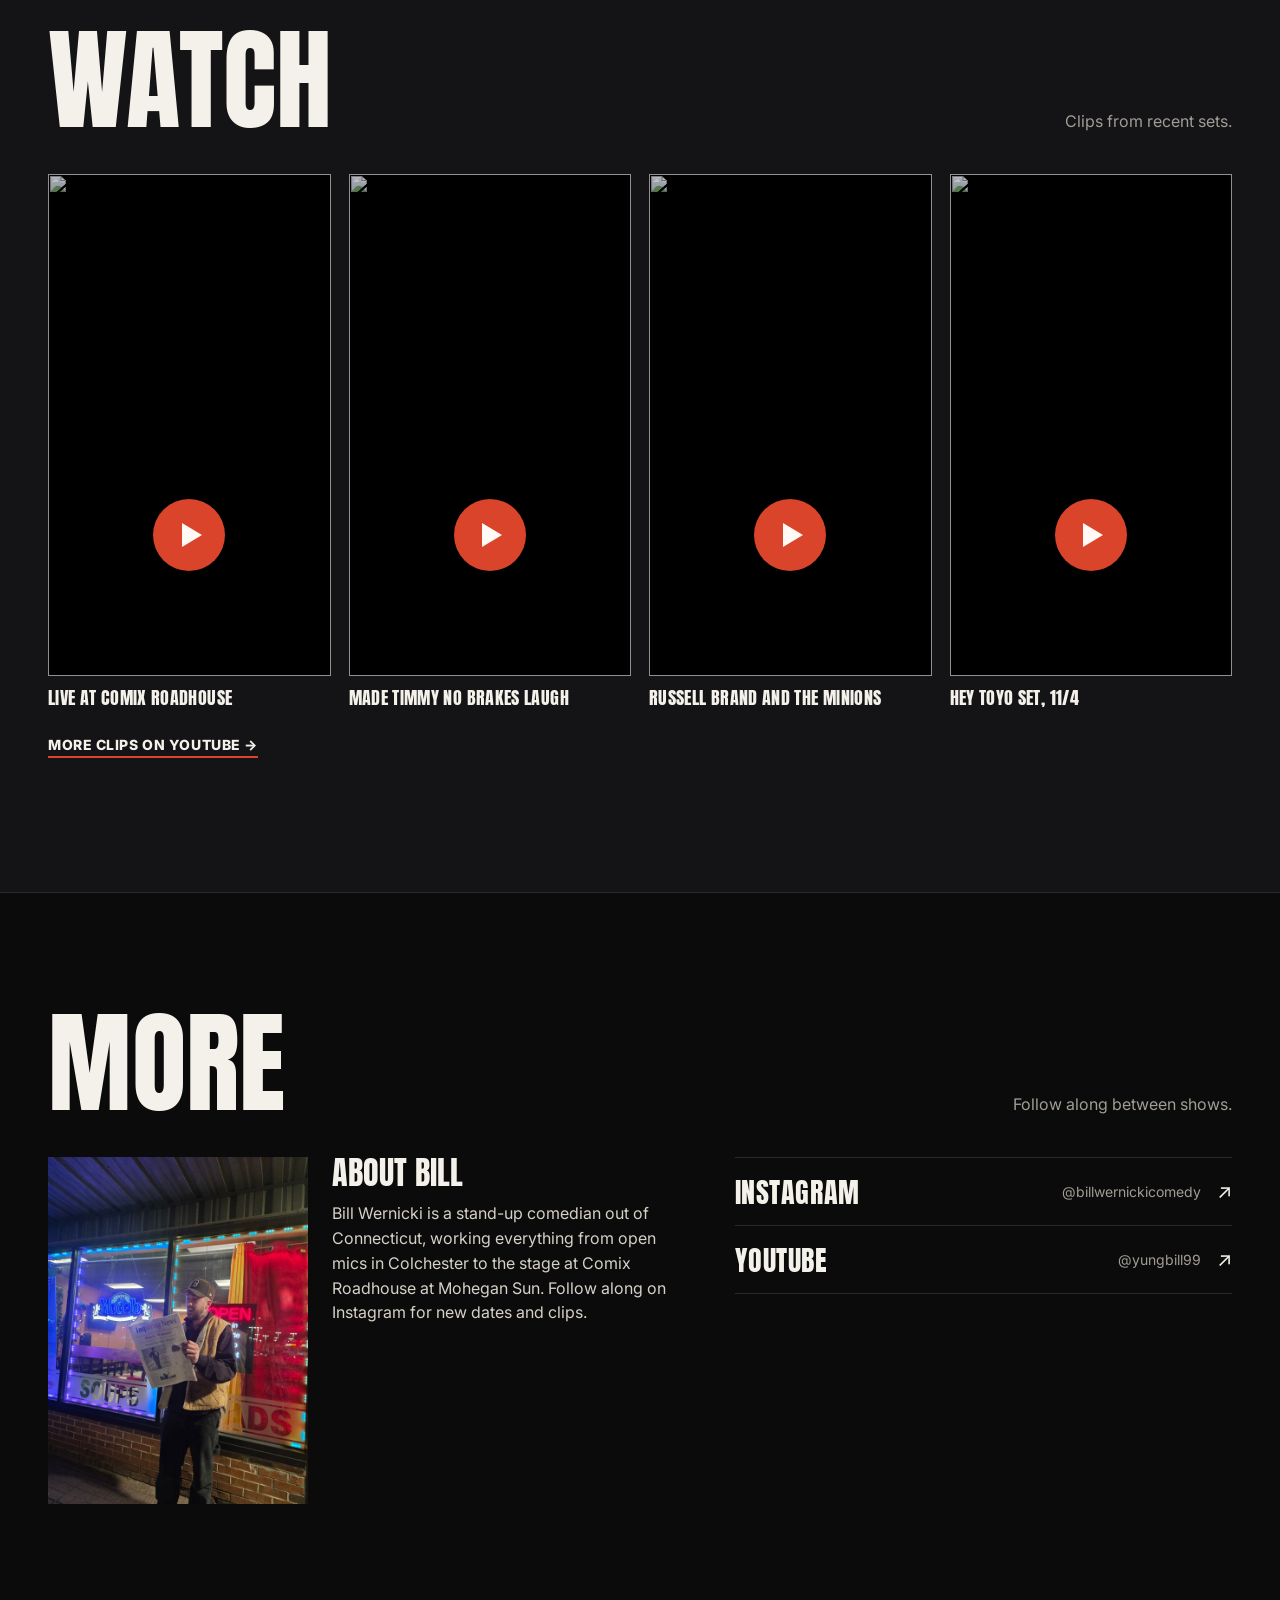
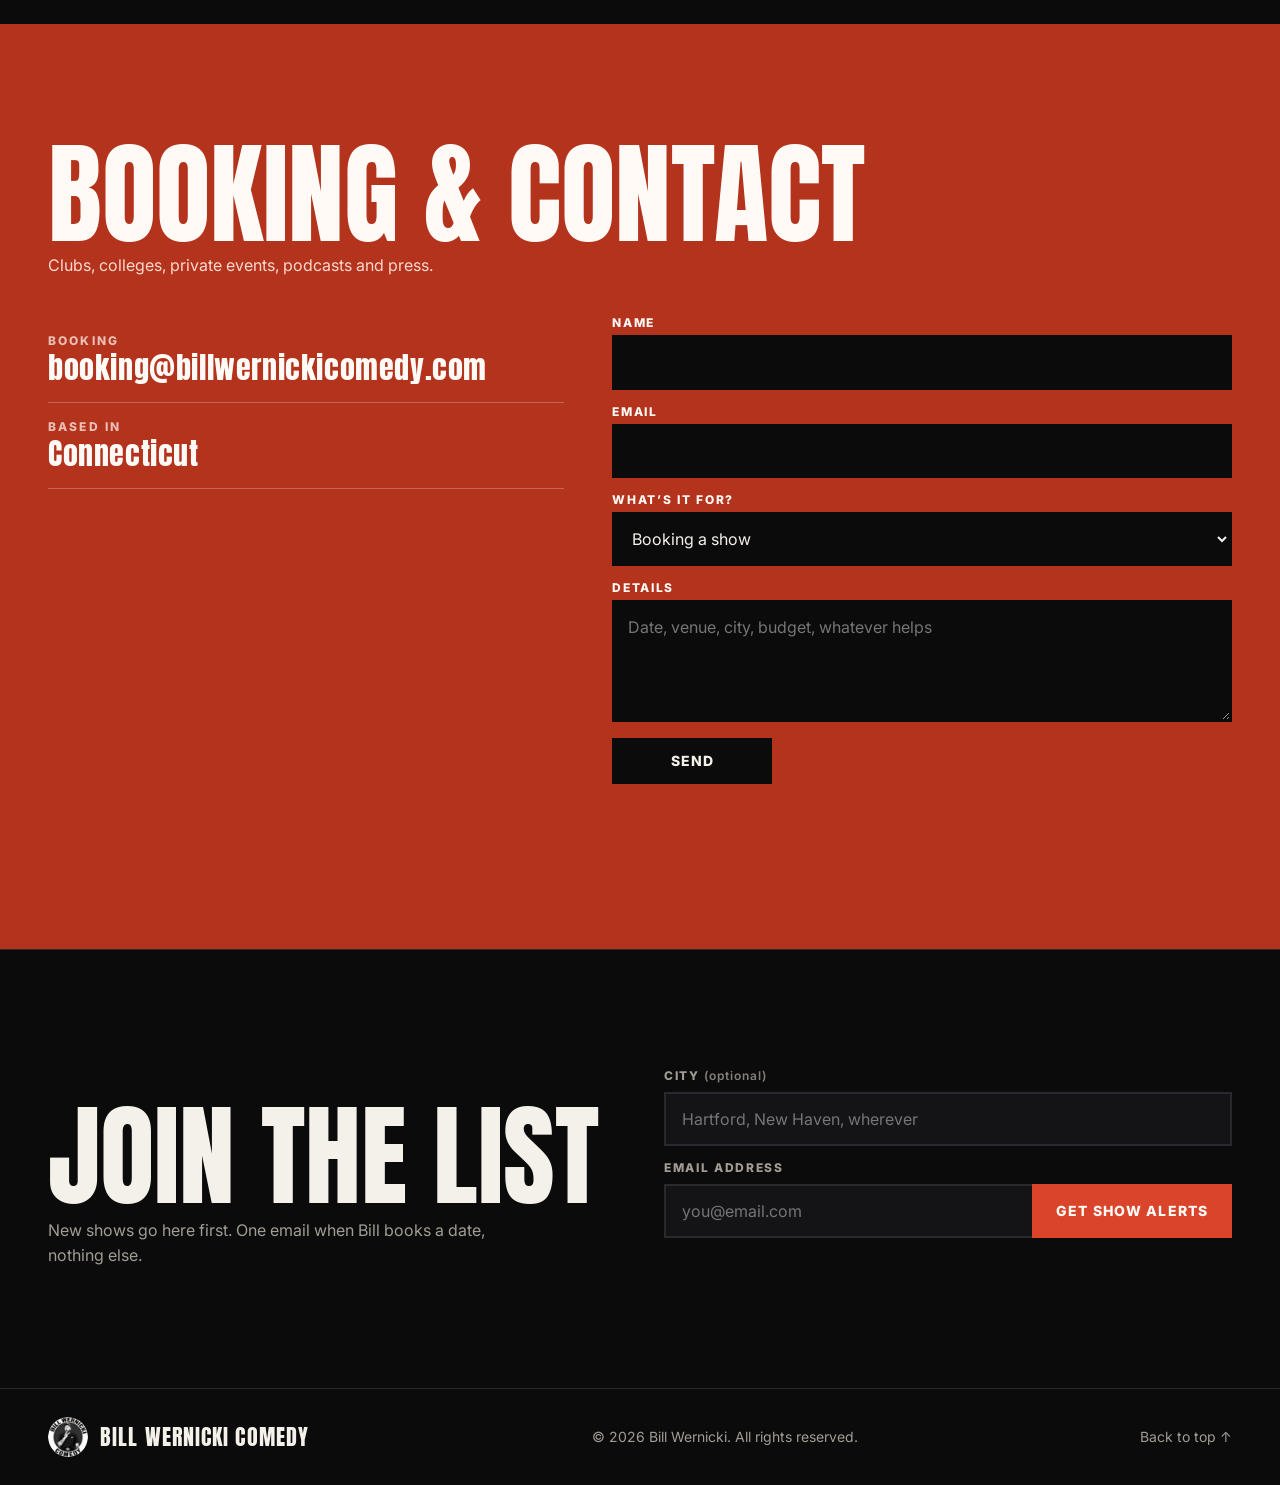
==== commit ab0539af: "Add Nov 4 Garibaldi's and Nov 11 Toyo to past shows Co-Authored-By: Claude Opus 5.5 <noreply@anthrop" ====
--- a/index.html
+++ b/index.html
@@ -236,7 +236,7 @@
     <a href="#top">Back to top ↑</a>
   </footer>
 
-  <script src="content.js?v=22"></script>
+  <script src="content.js?v=23"></script>
   <script src="script.js?v=21"></script>
   <script src="signup.js?v=10"></script>
 </body>
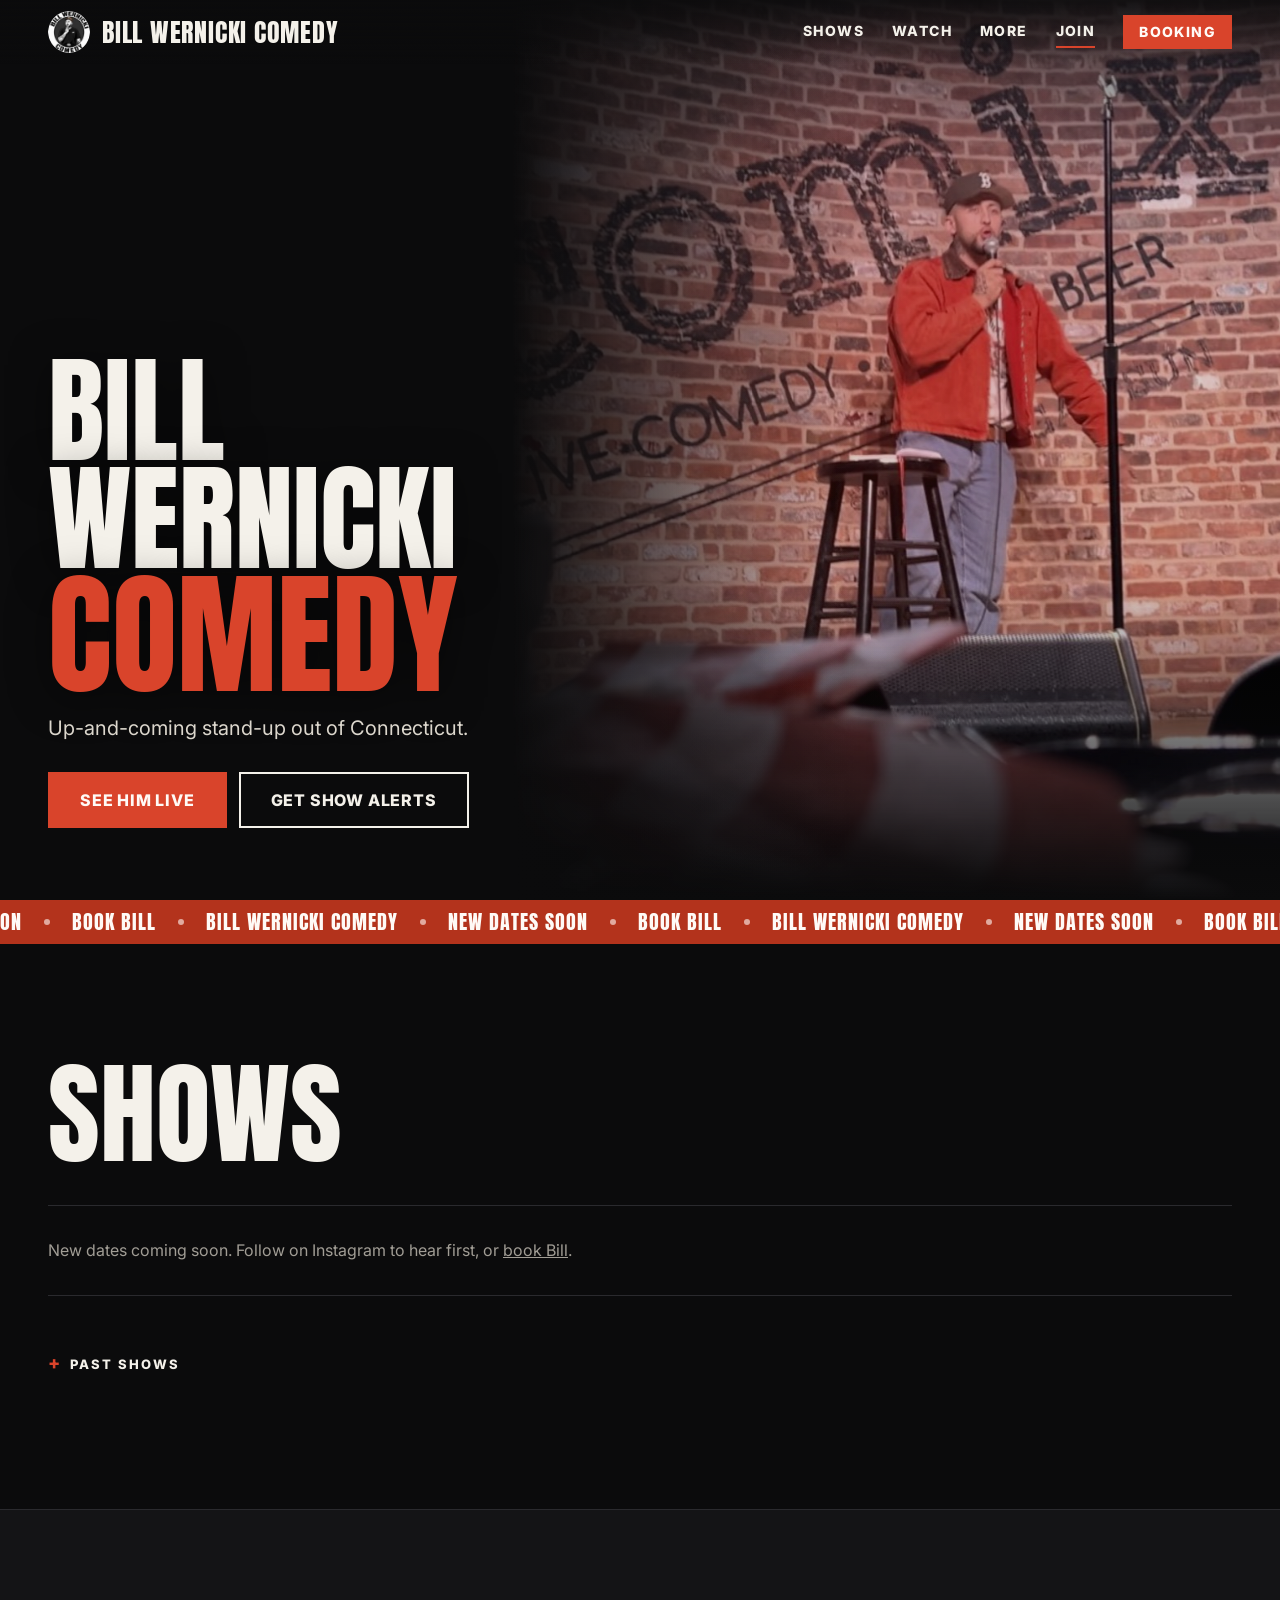
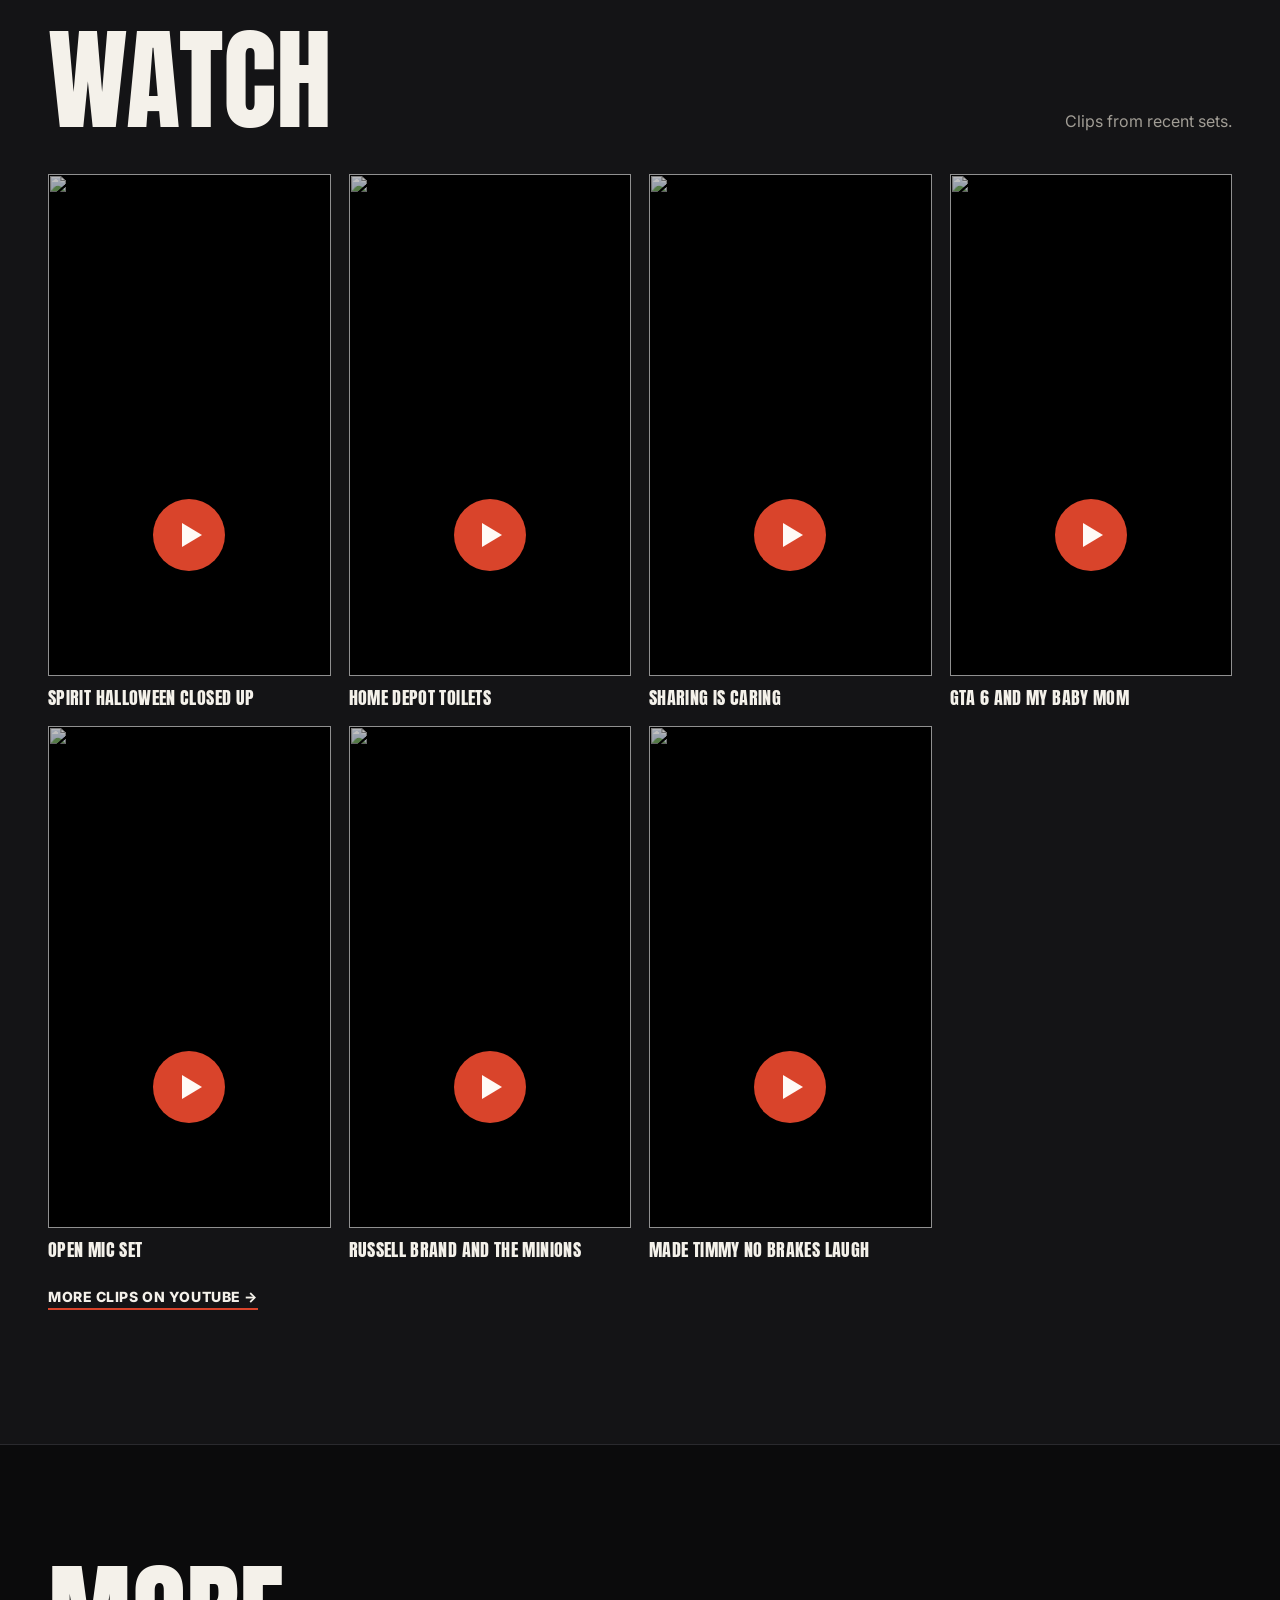
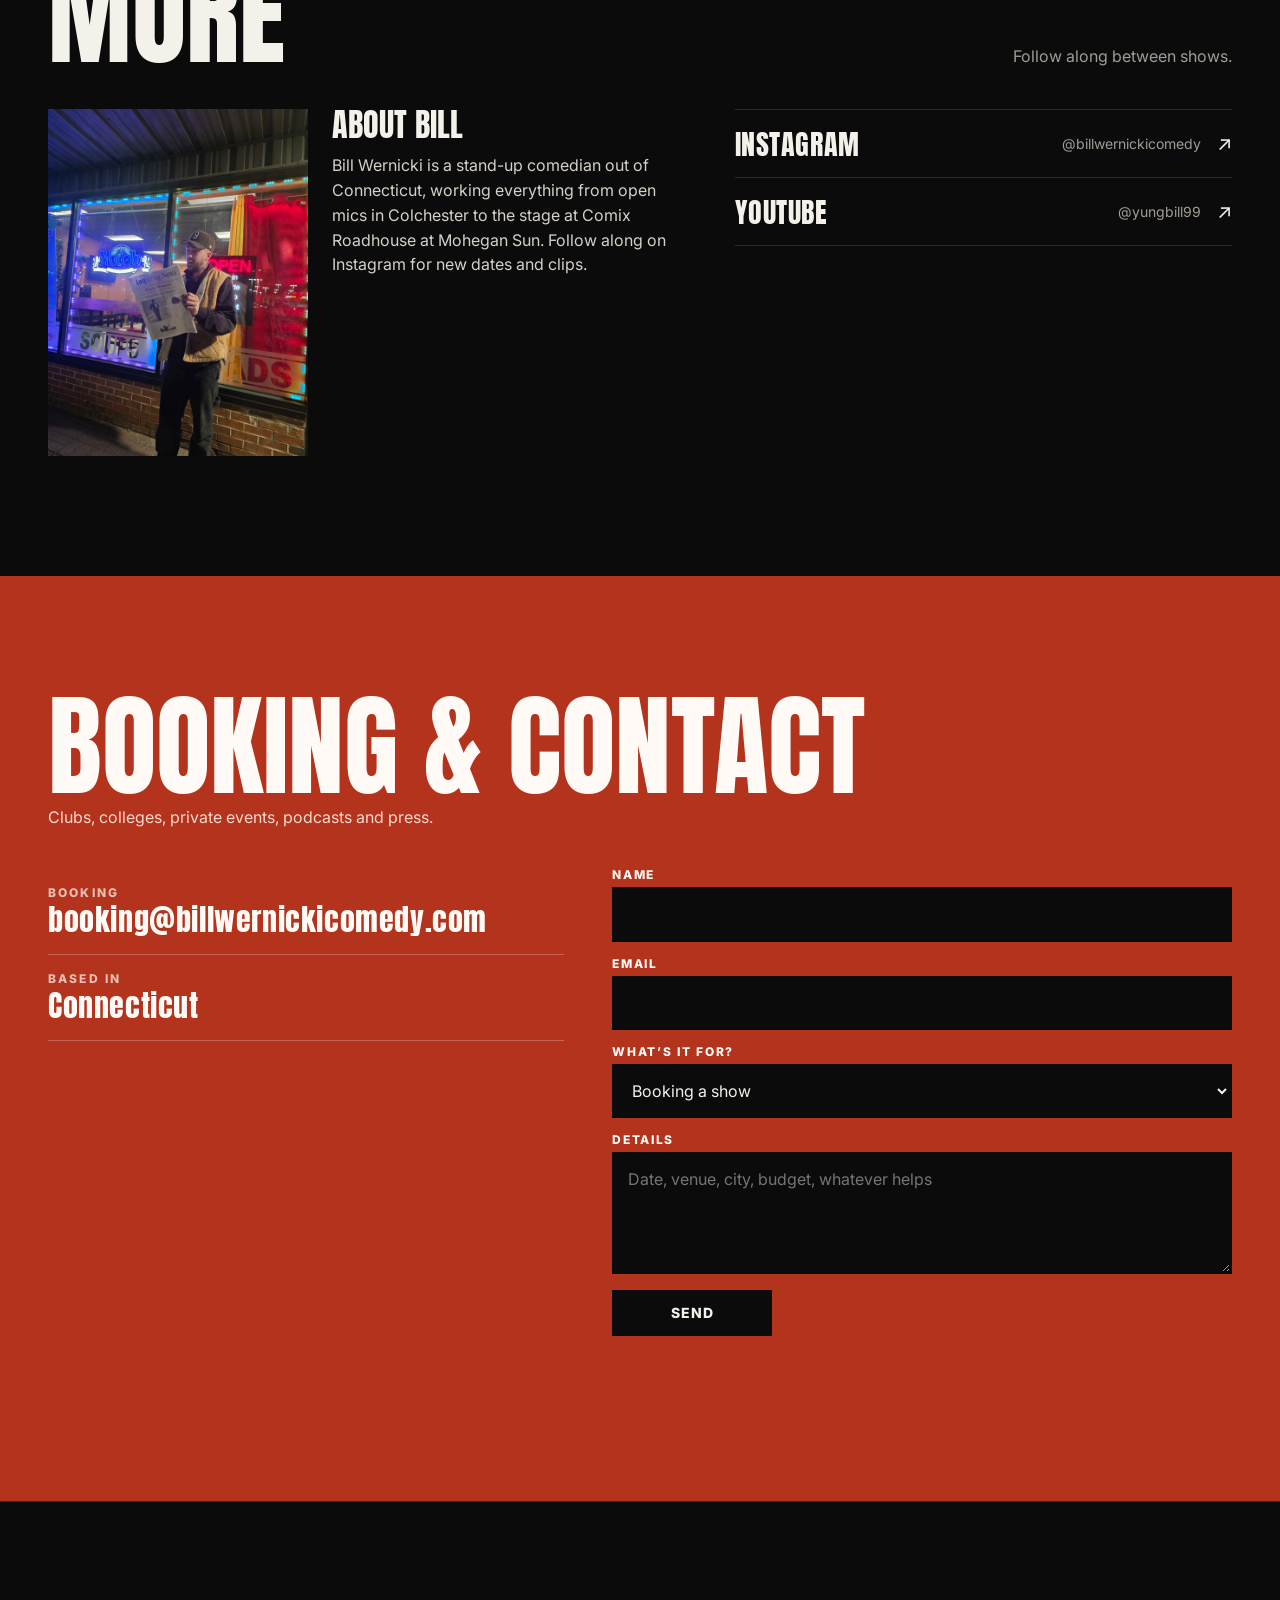
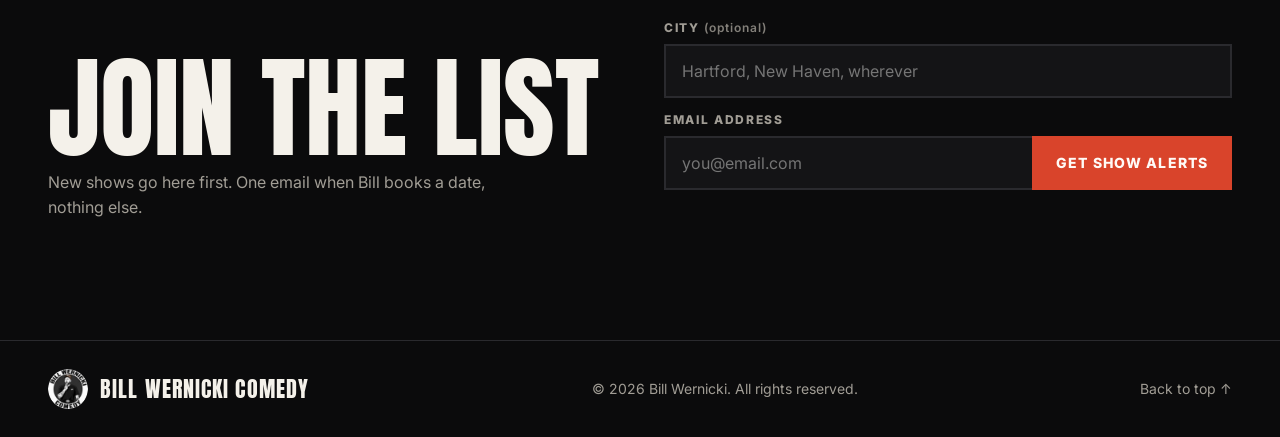
==== commit c95b844a: "Refresh Watch clips with Bill's latest shorts Removes the Hey Toyo short (its thumbnail reads "Conne" ====
--- a/index.html
+++ b/index.html
@@ -236,7 +236,7 @@
     <a href="#top">Back to top ↑</a>
   </footer>
 
-  <script src="content.js?v=23"></script>
+  <script src="content.js?v=24"></script>
   <script src="script.js?v=21"></script>
   <script src="signup.js?v=10"></script>
 </body>
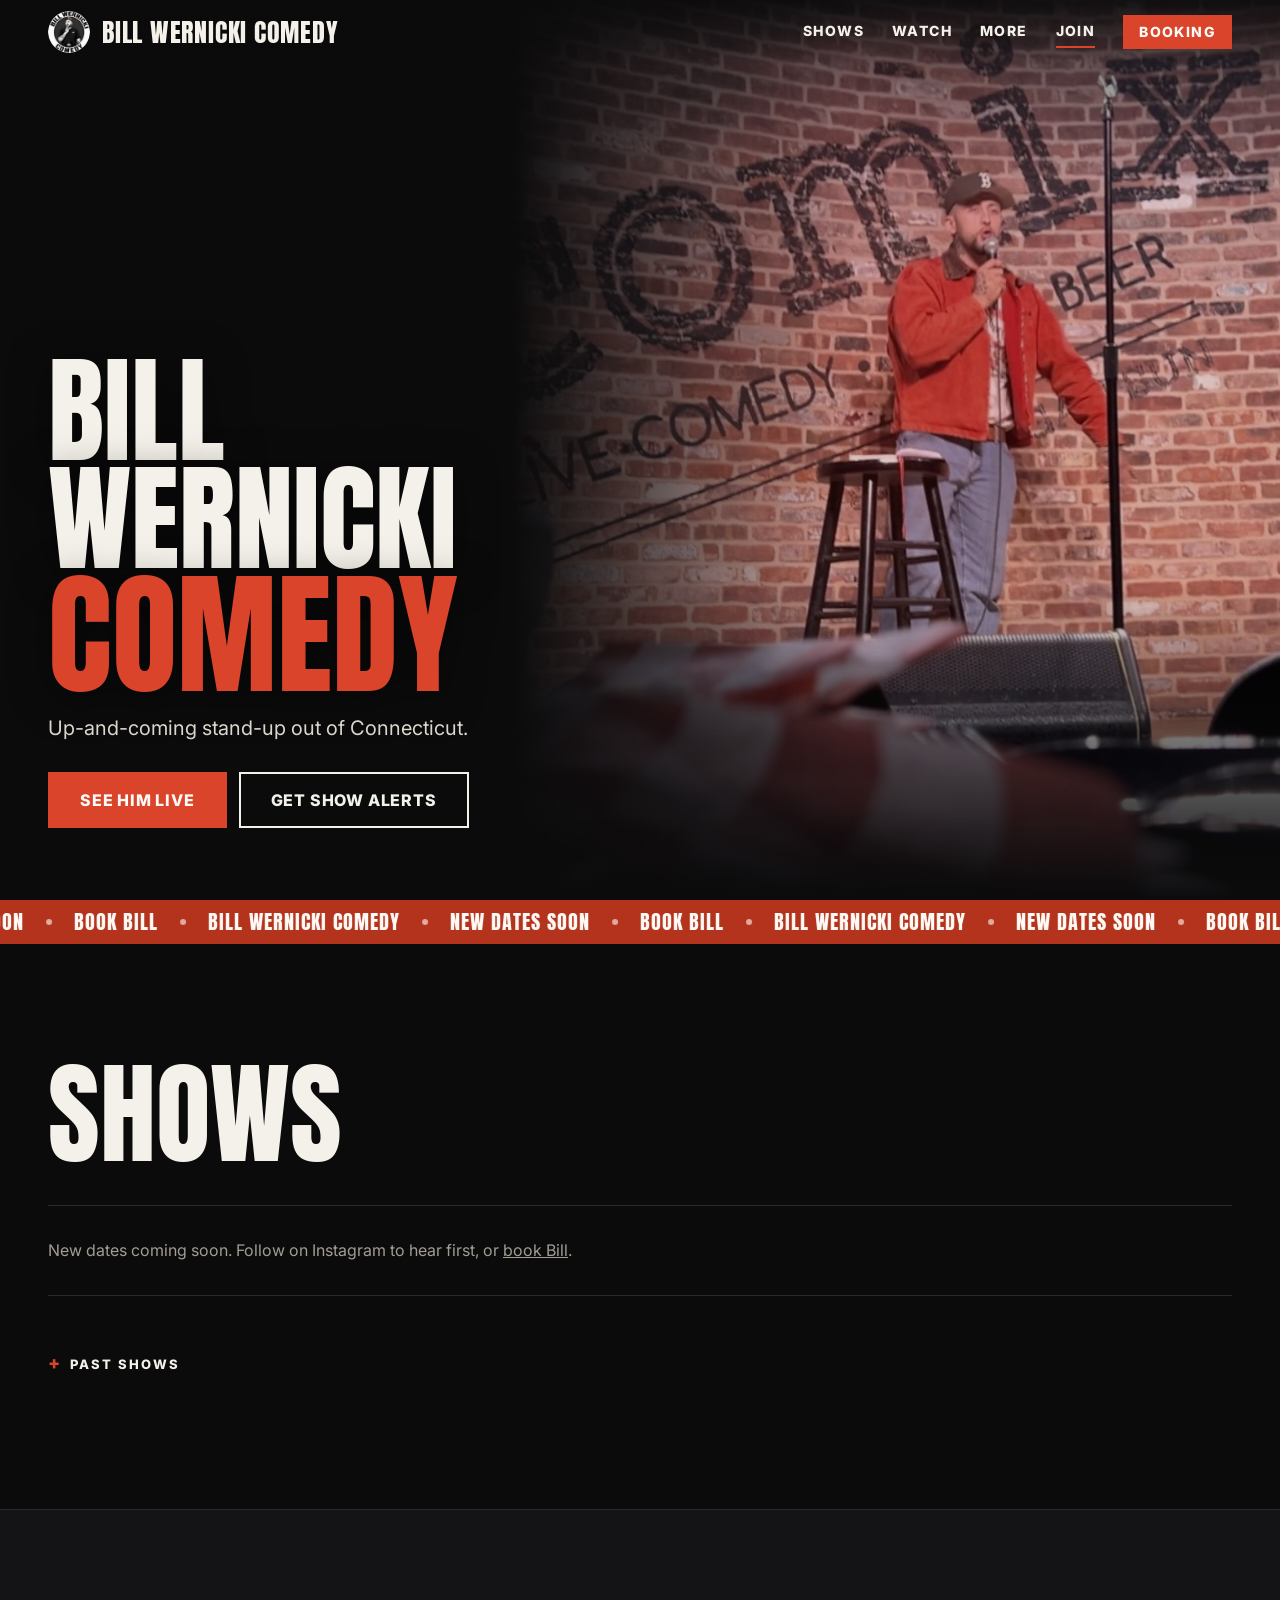
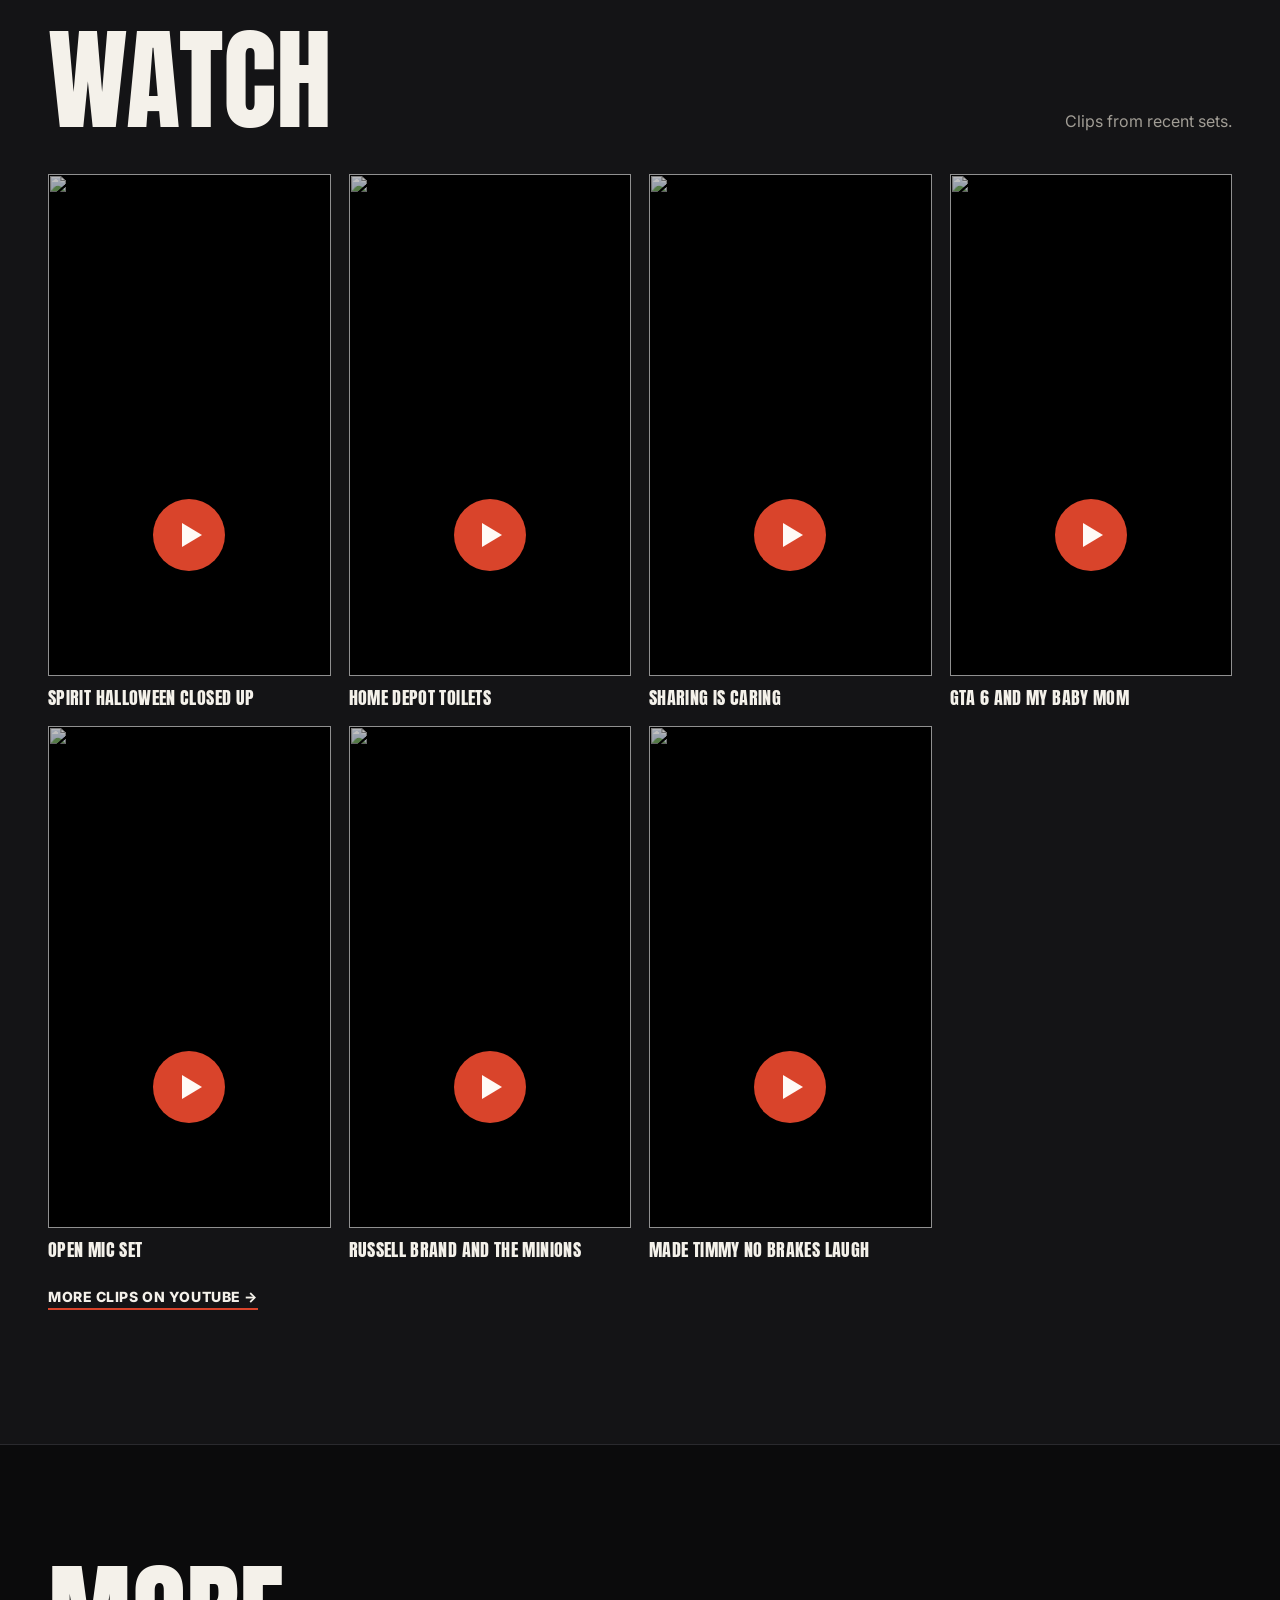
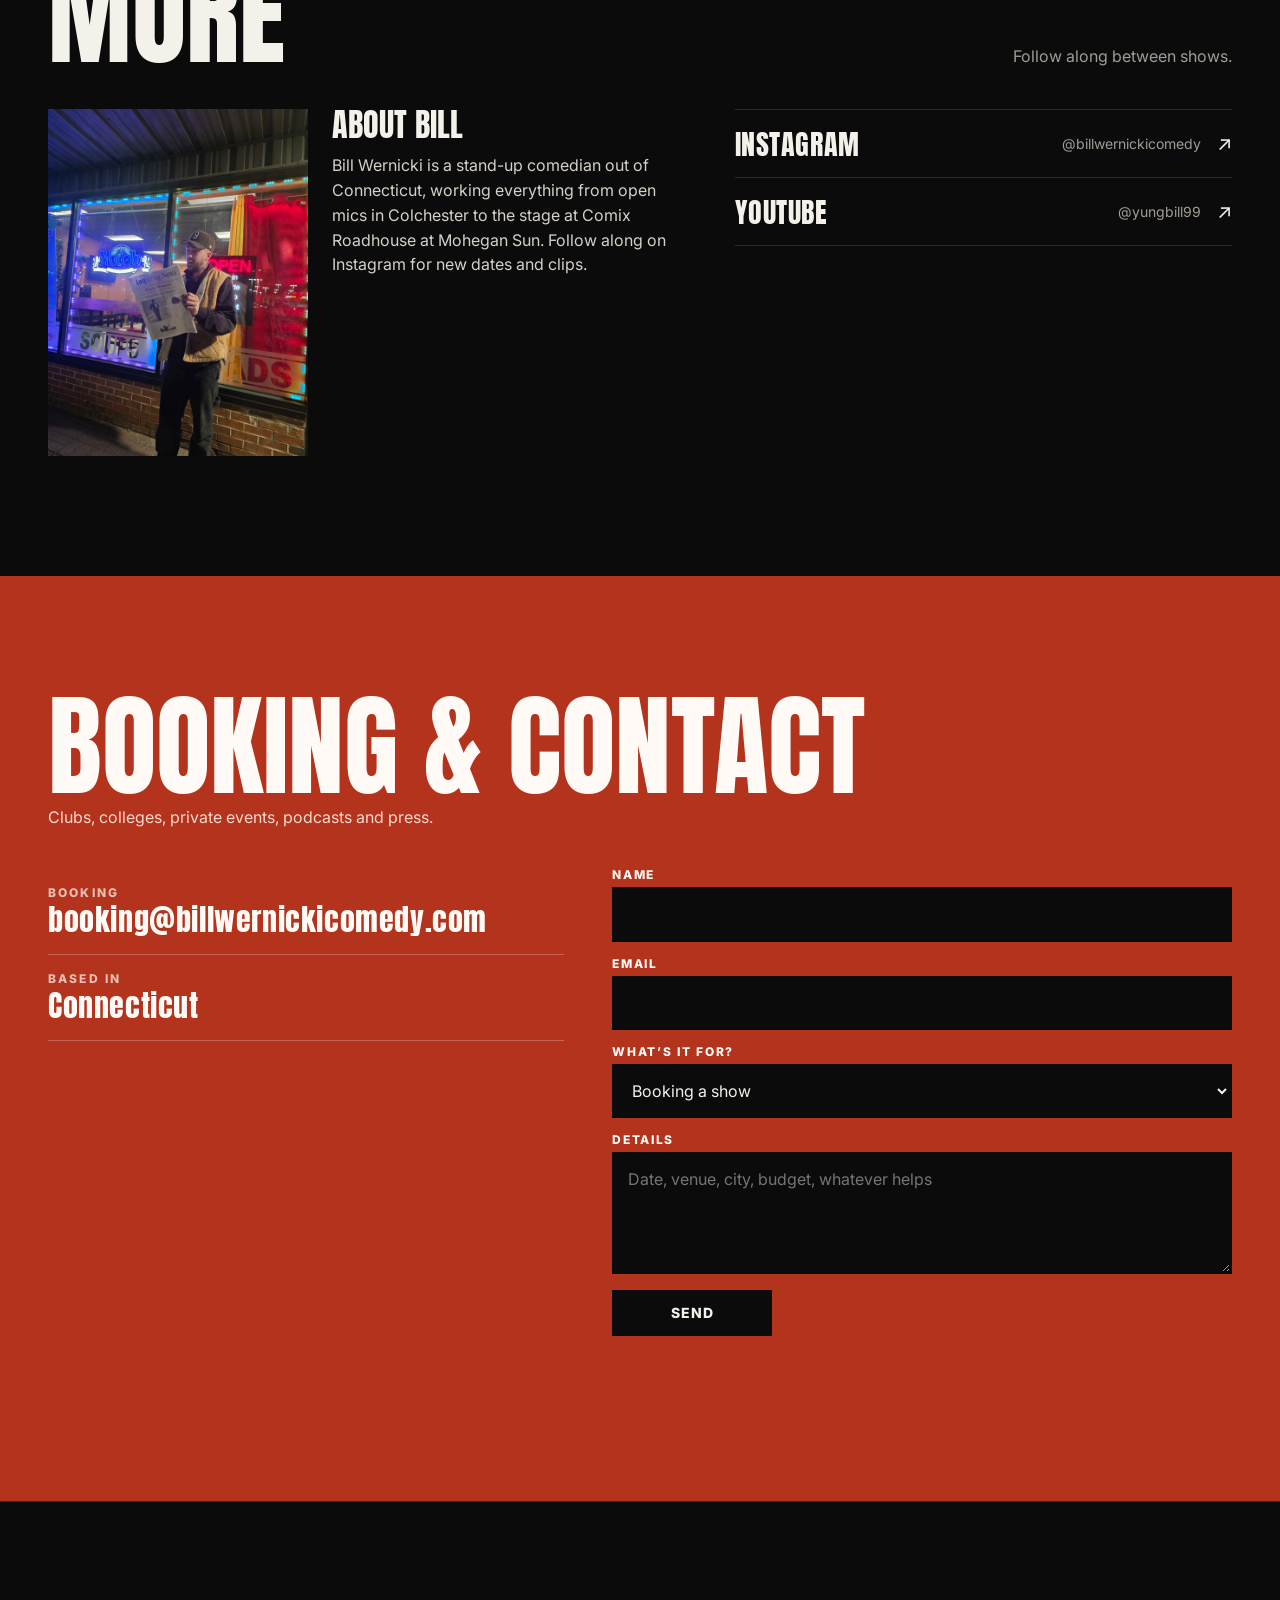
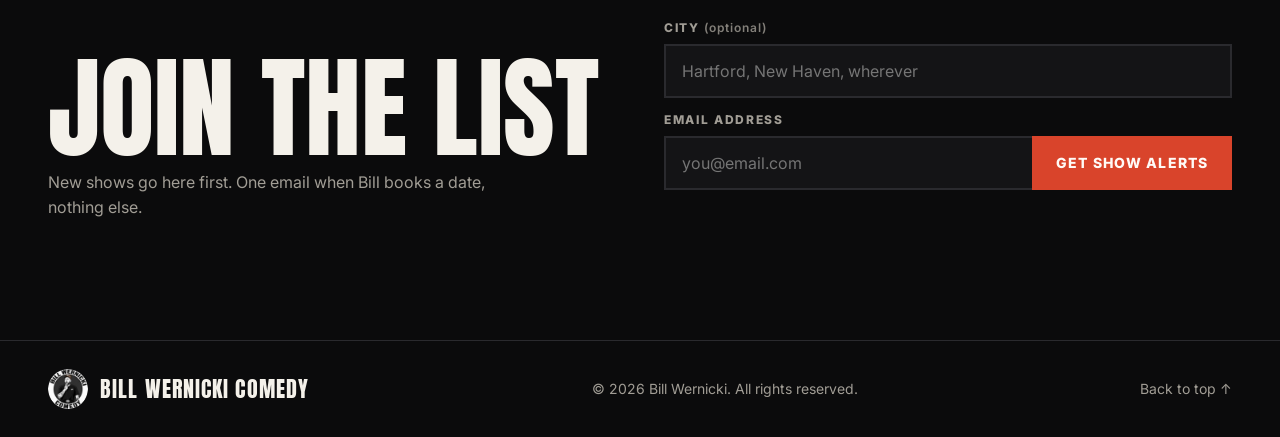
==== commit 429977d4: "Koncrete Gardens: Bill hosts Dec 2, not Nov 25 Co-Authored-By: Claude Opus 5.5 <noreply@anthropic.co" ====
--- a/index.html
+++ b/index.html
@@ -236,7 +236,7 @@
     <a href="#top">Back to top ↑</a>
   </footer>
 
-  <script src="content.js?v=24"></script>
+  <script src="content.js?v=25"></script>
   <script src="script.js?v=21"></script>
   <script src="signup.js?v=10"></script>
 </body>
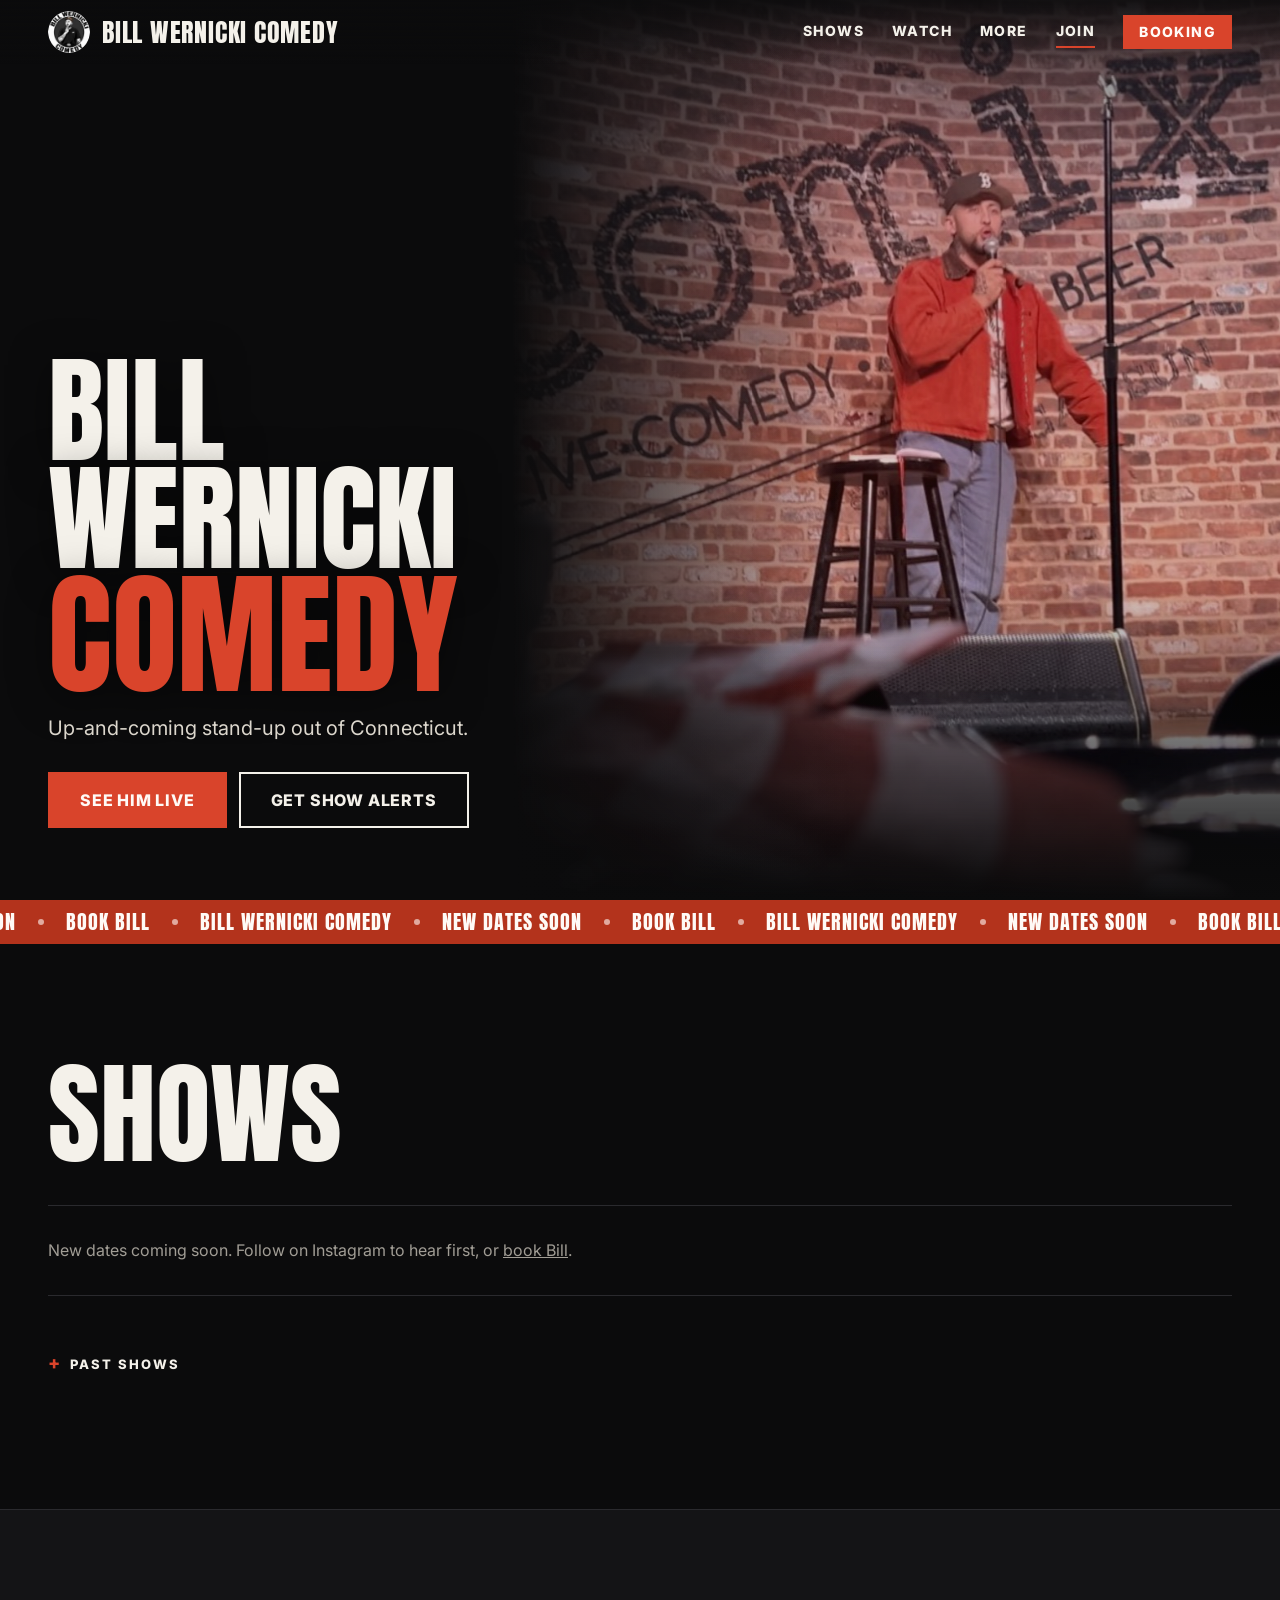
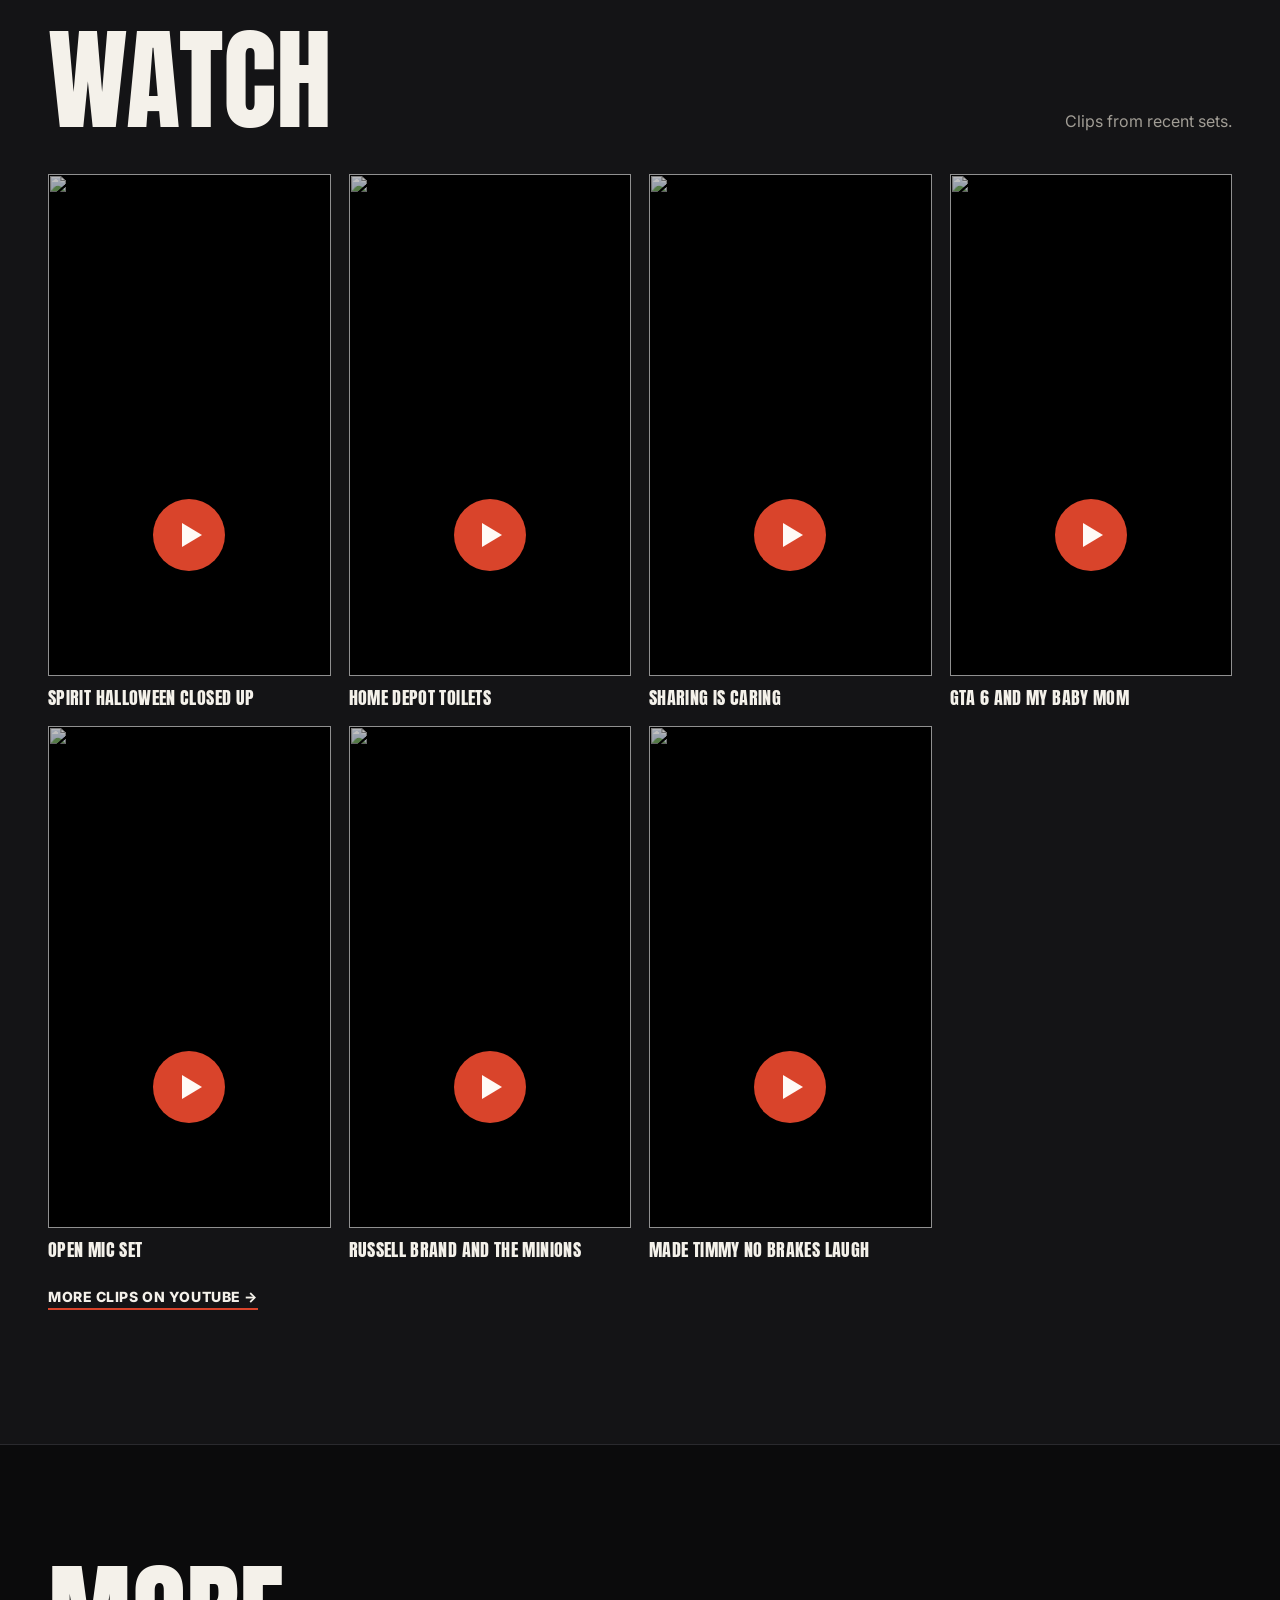
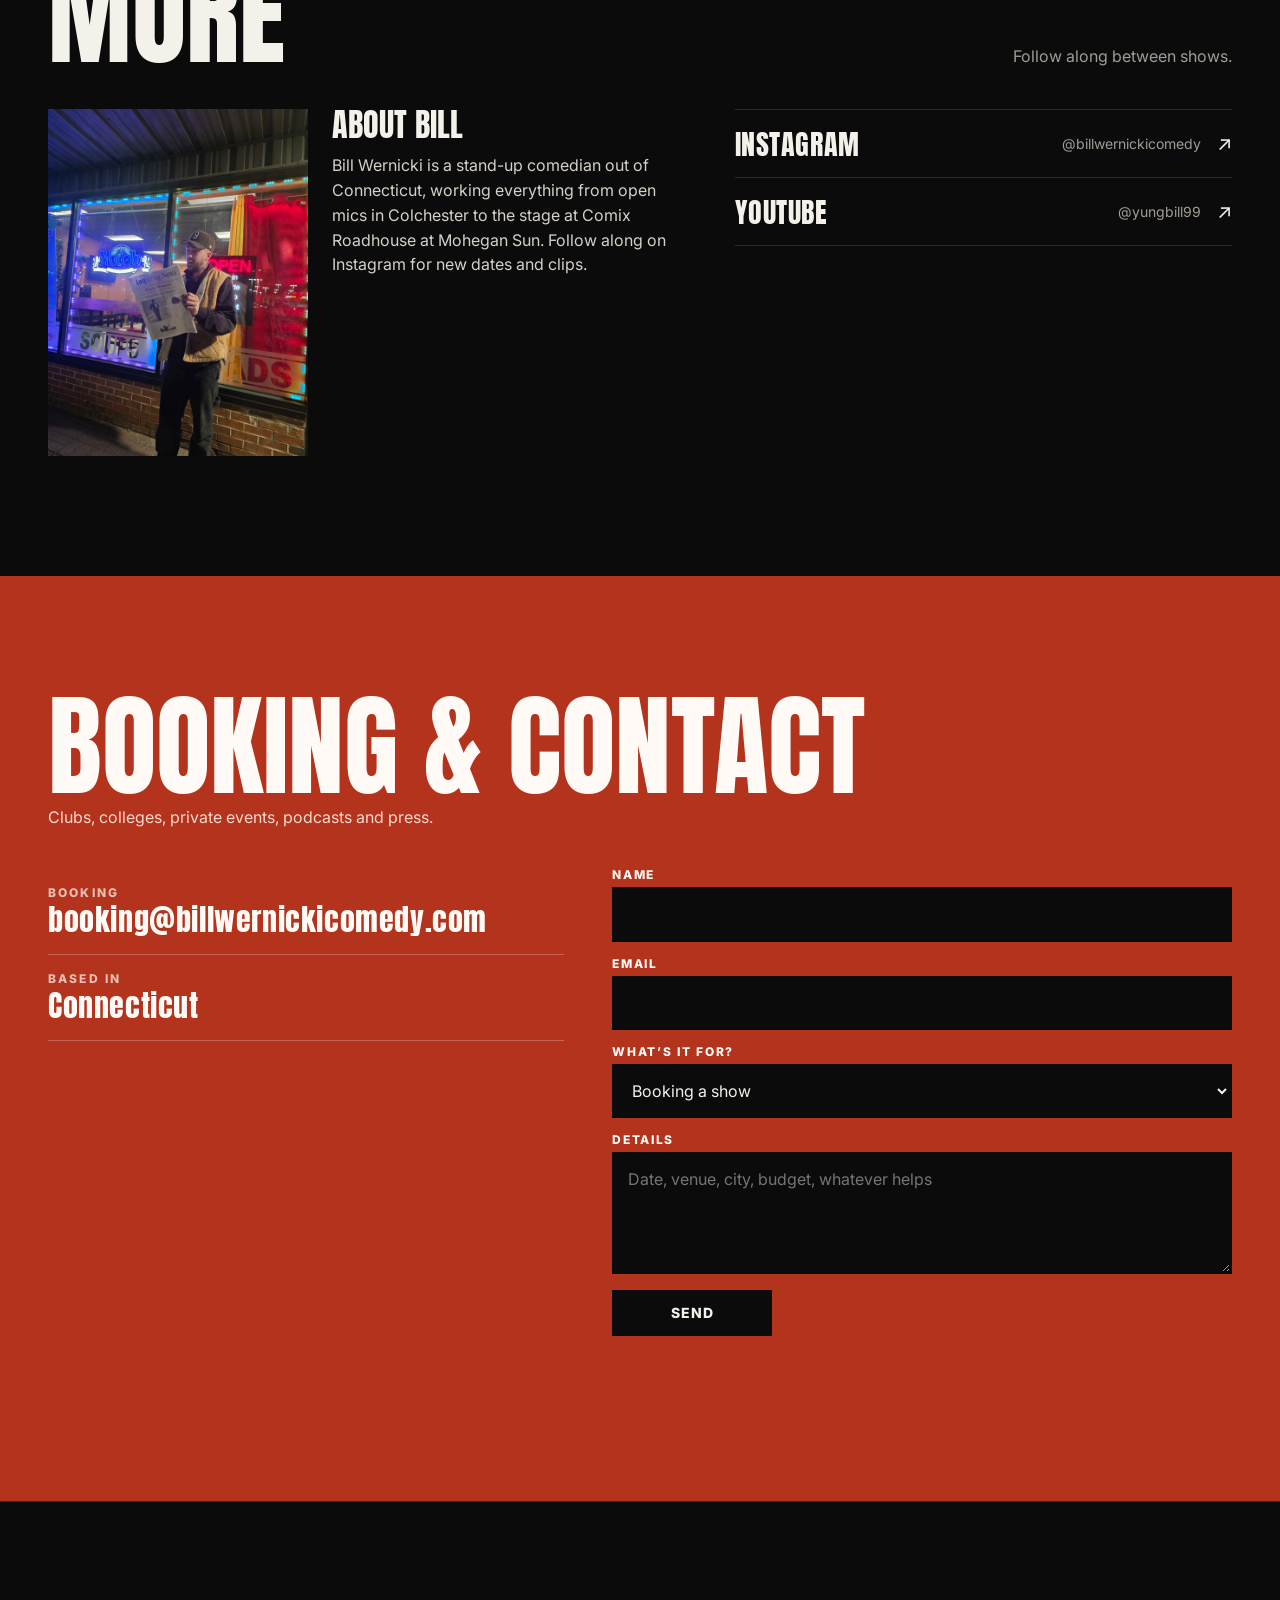
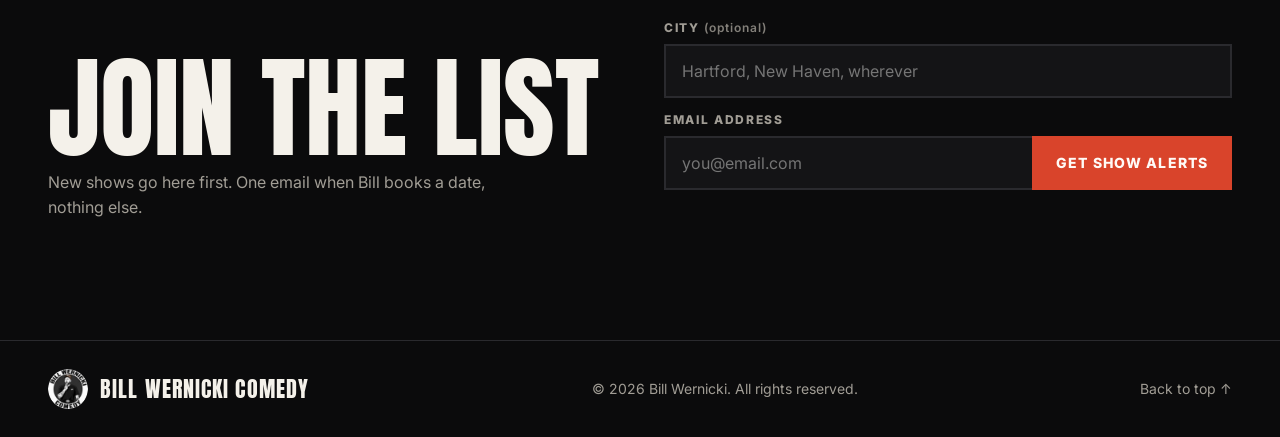
==== commit 44daed6b: "Drop the note from the Nov 25 Koncrete Gardens show Co-Authored-By: Claude Opus 5.5 <noreply@anthrop" ====
--- a/index.html
+++ b/index.html
@@ -236,7 +236,7 @@
     <a href="#top">Back to top ↑</a>
   </footer>
 
-  <script src="content.js?v=25"></script>
+  <script src="content.js?v=26"></script>
   <script src="script.js?v=21"></script>
   <script src="signup.js?v=10"></script>
 </body>
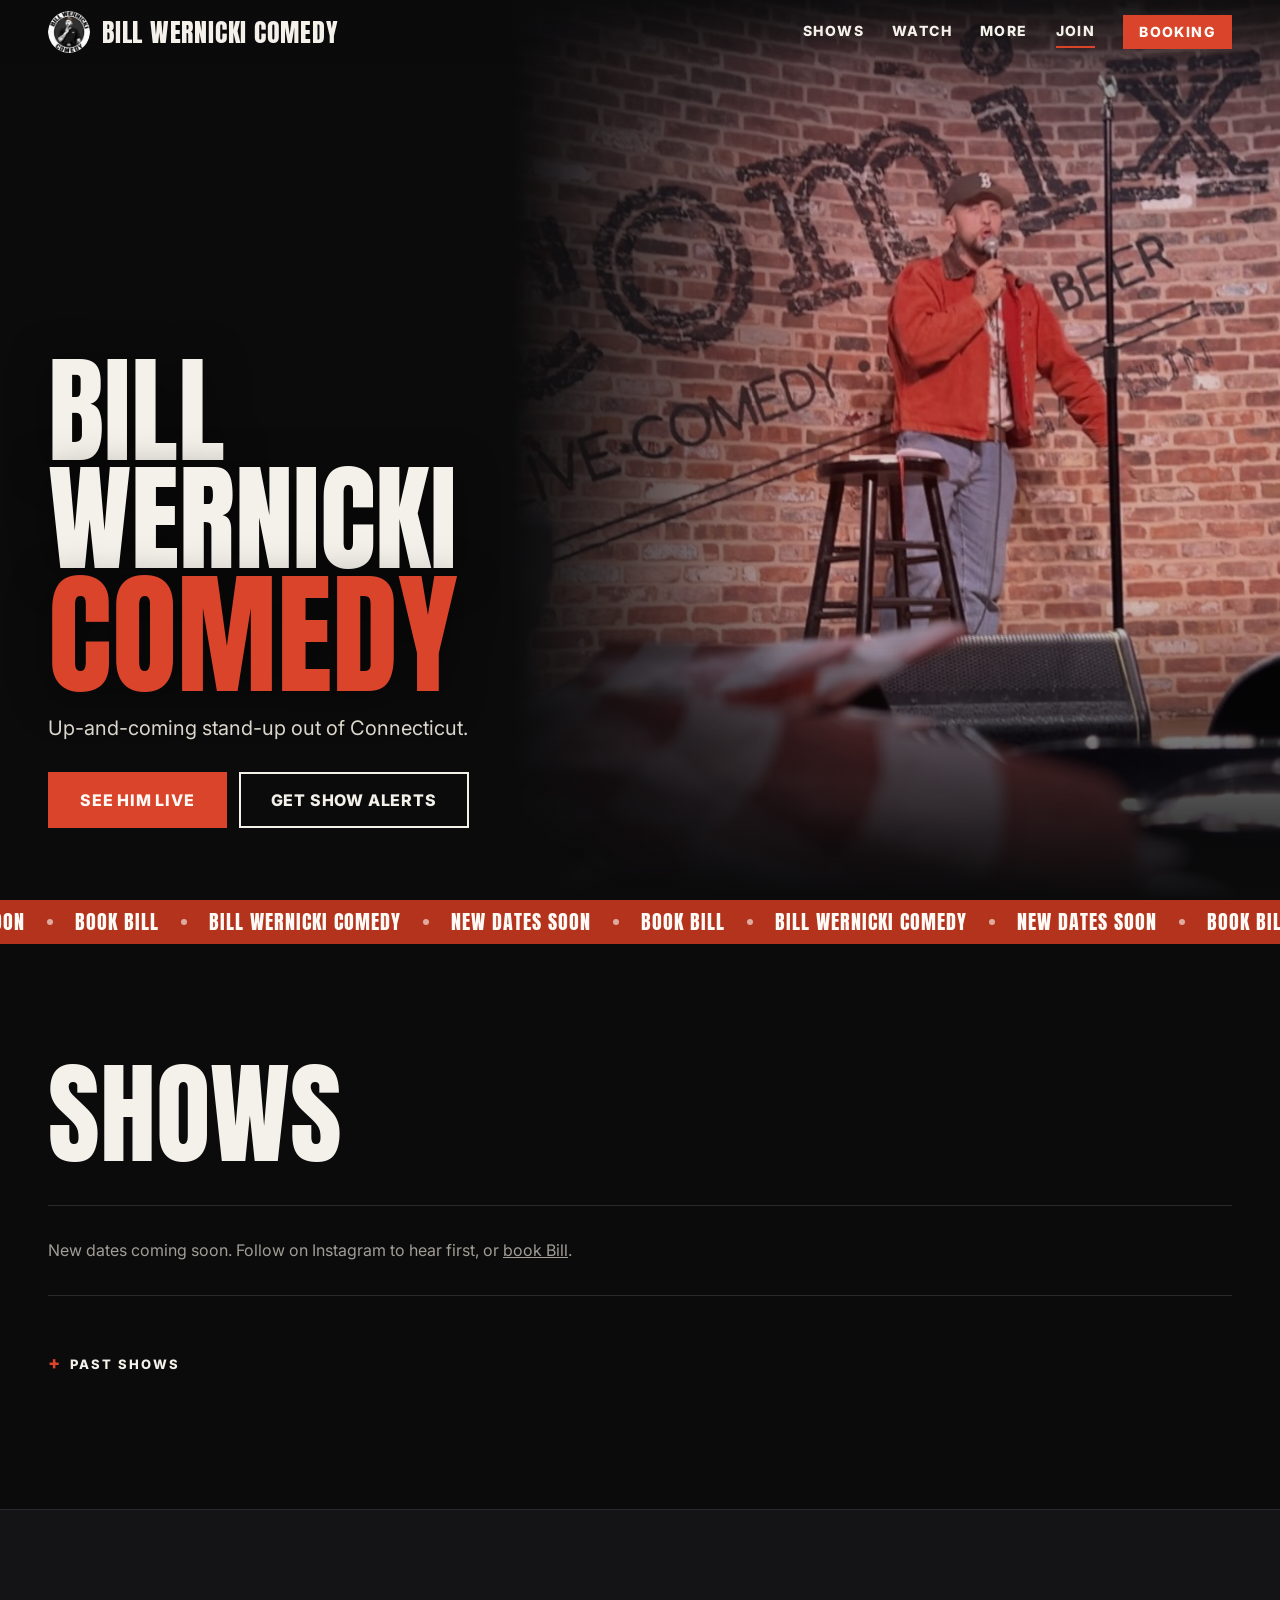
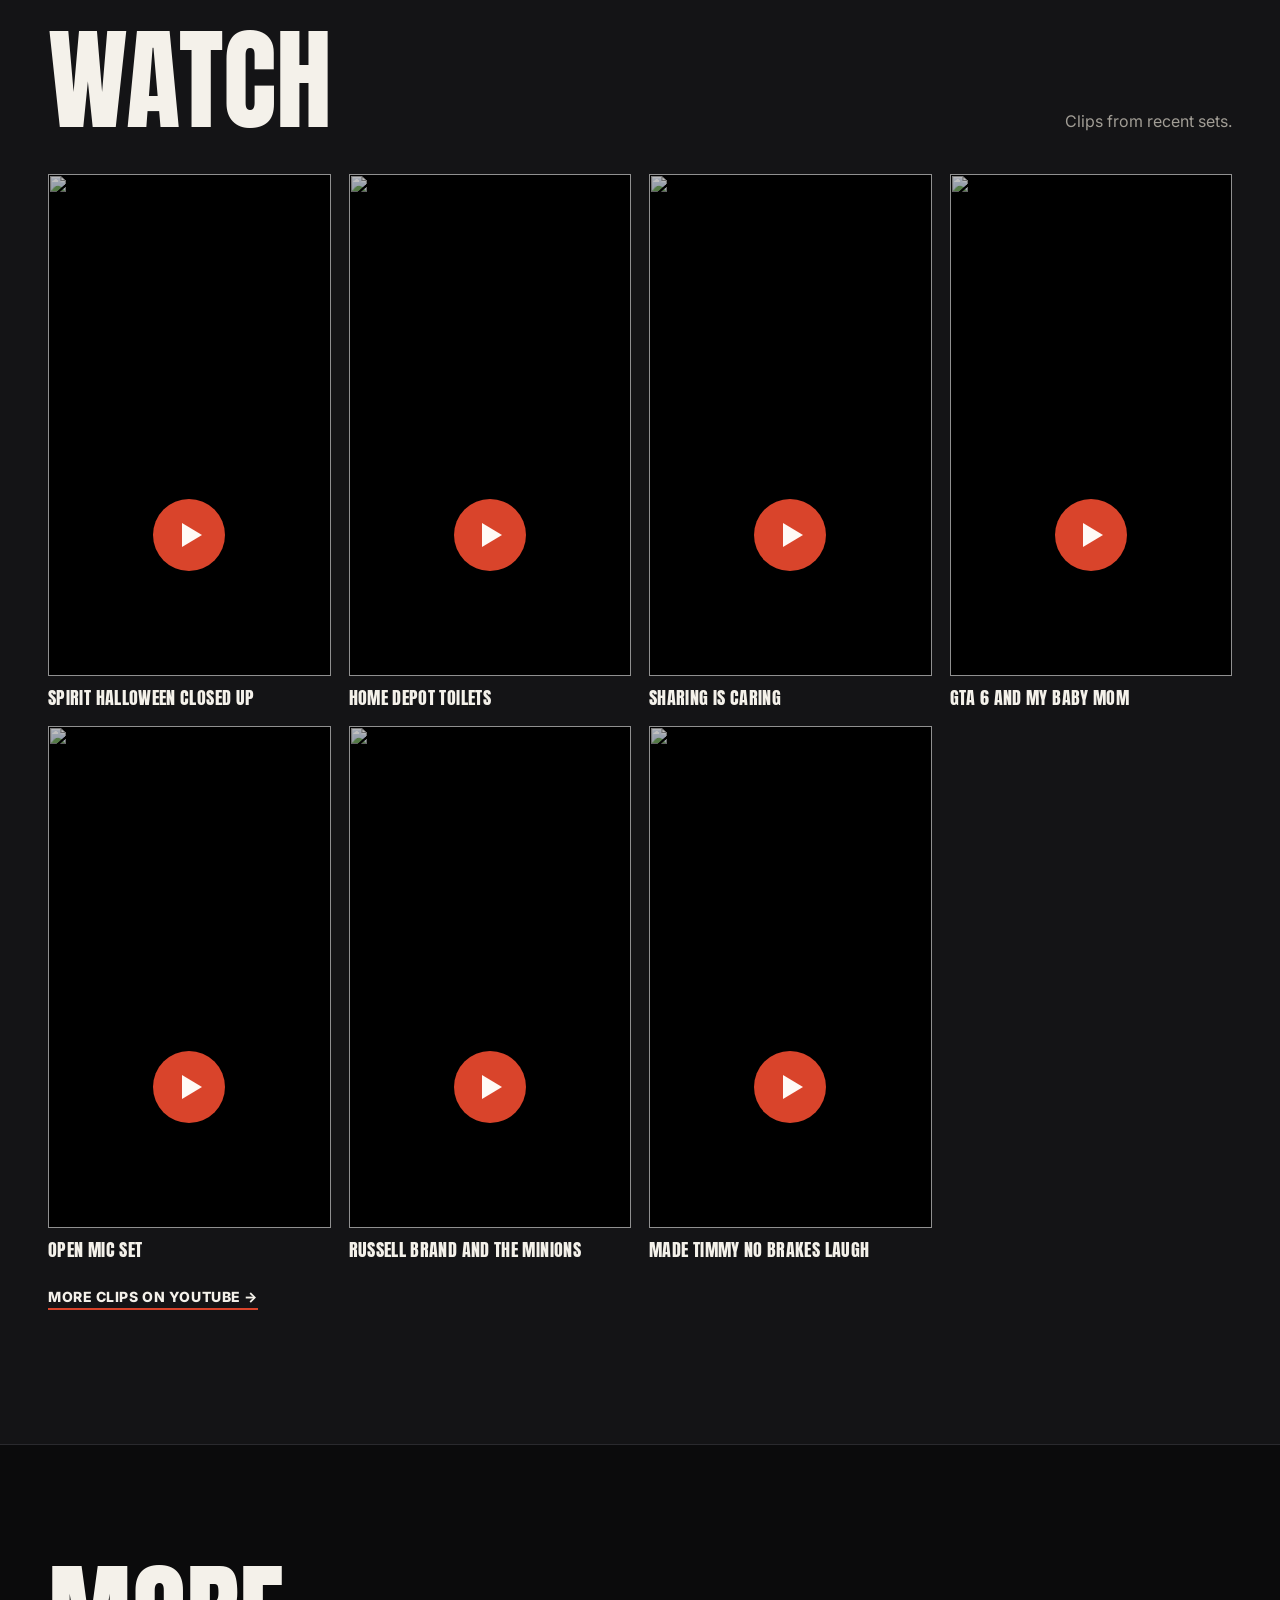
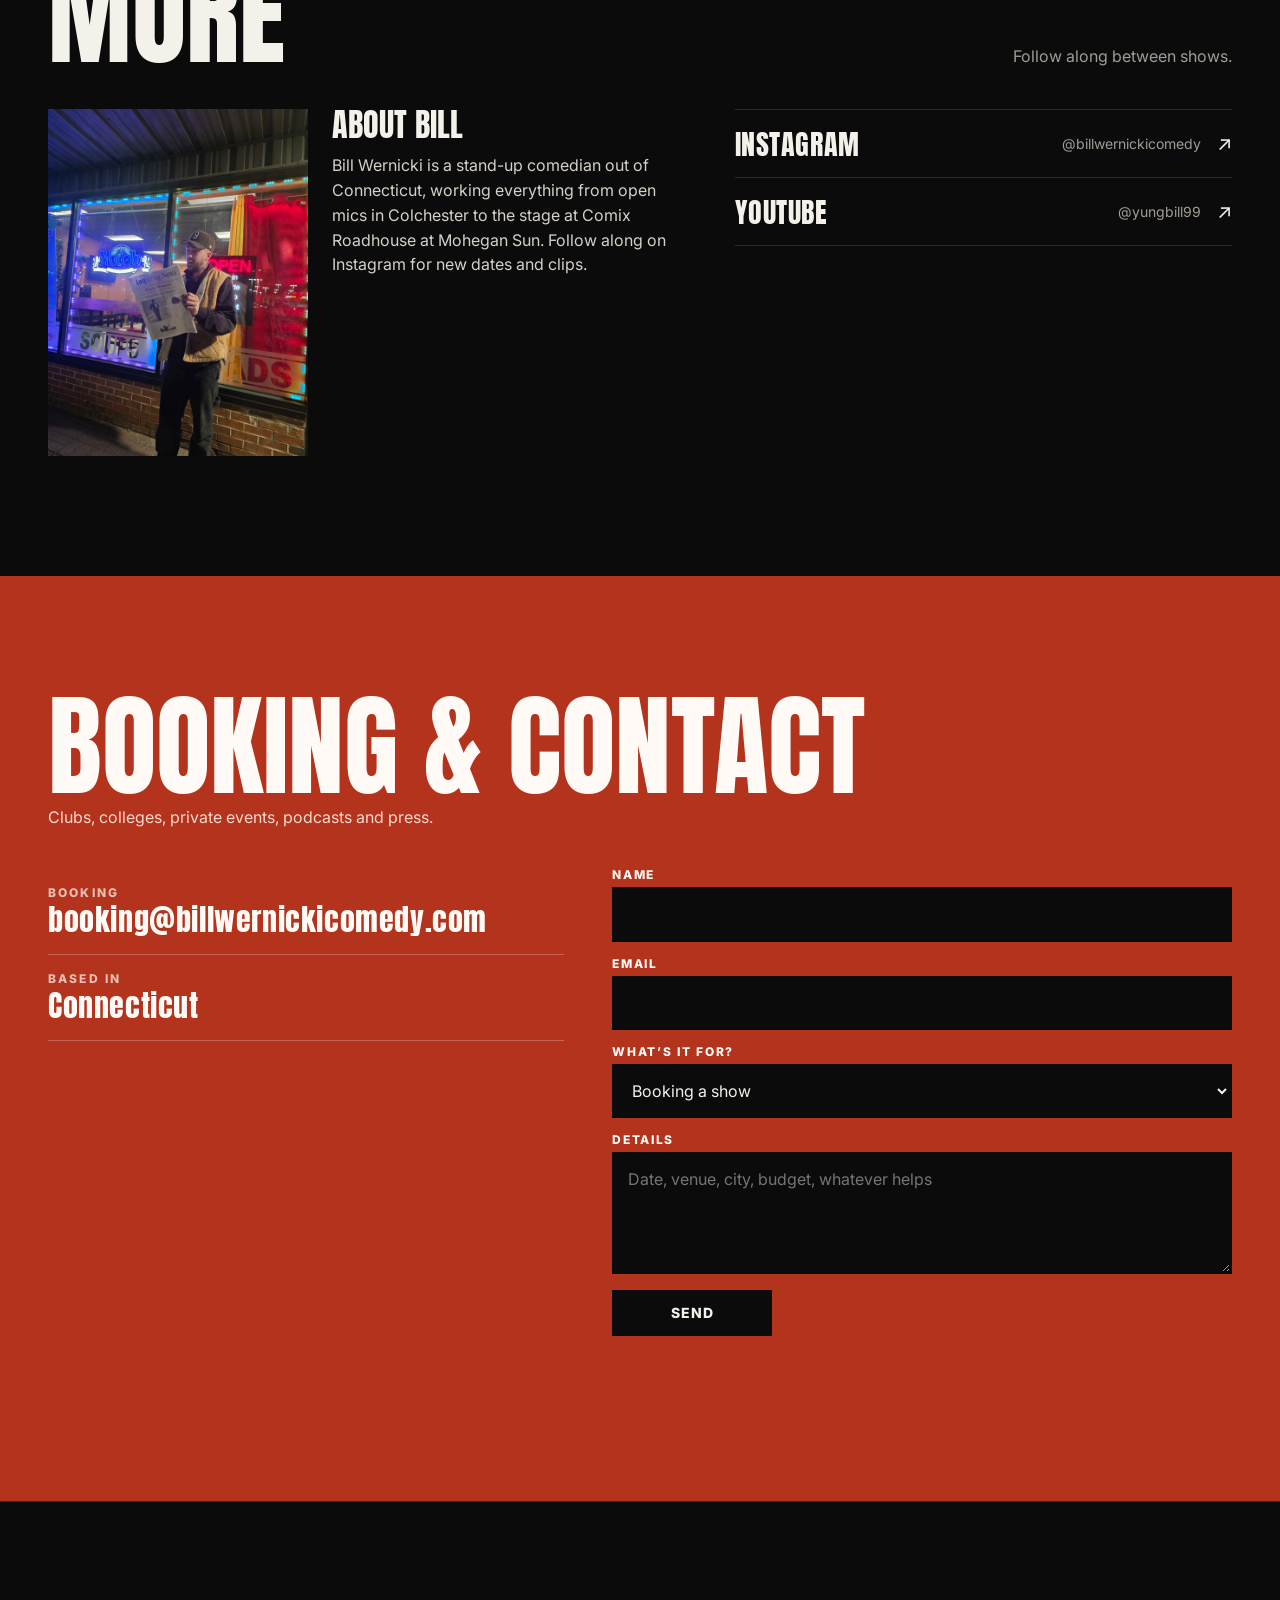
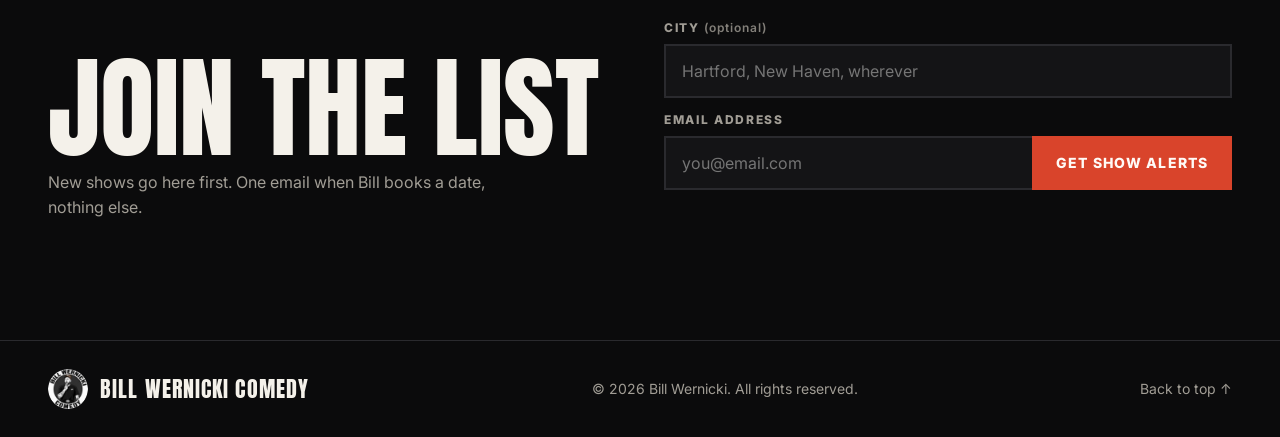
==== commit 1c8e918b: "Add Spigot Cafe open mic tonight, Tue Nov 24 at 7:30 PM Co-Authored-By: Claude Opus 5.5 <noreply@ant" ====
--- a/index.html
+++ b/index.html
@@ -236,7 +236,7 @@
     <a href="#top">Back to top ↑</a>
   </footer>
 
-  <script src="content.js?v=26"></script>
+  <script src="content.js?v=27"></script>
   <script src="script.js?v=21"></script>
   <script src="signup.js?v=10"></script>
 </body>
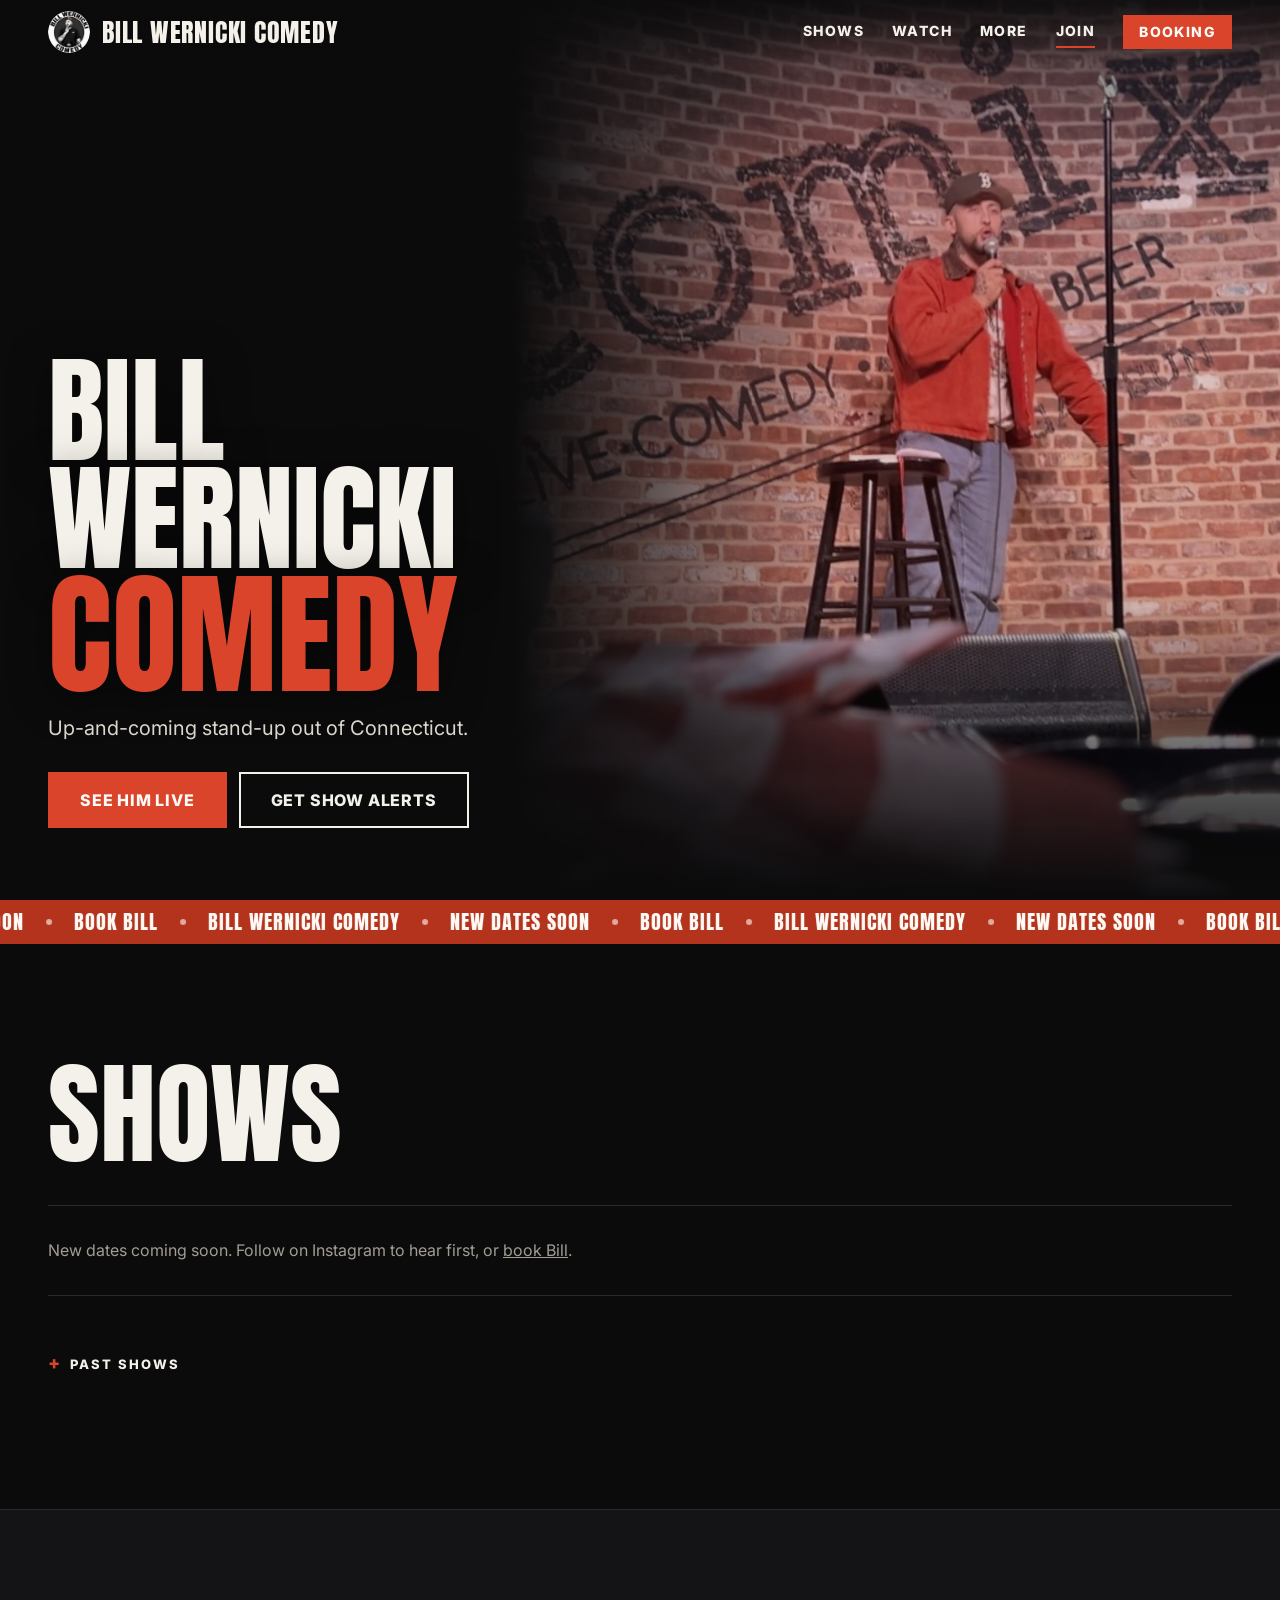
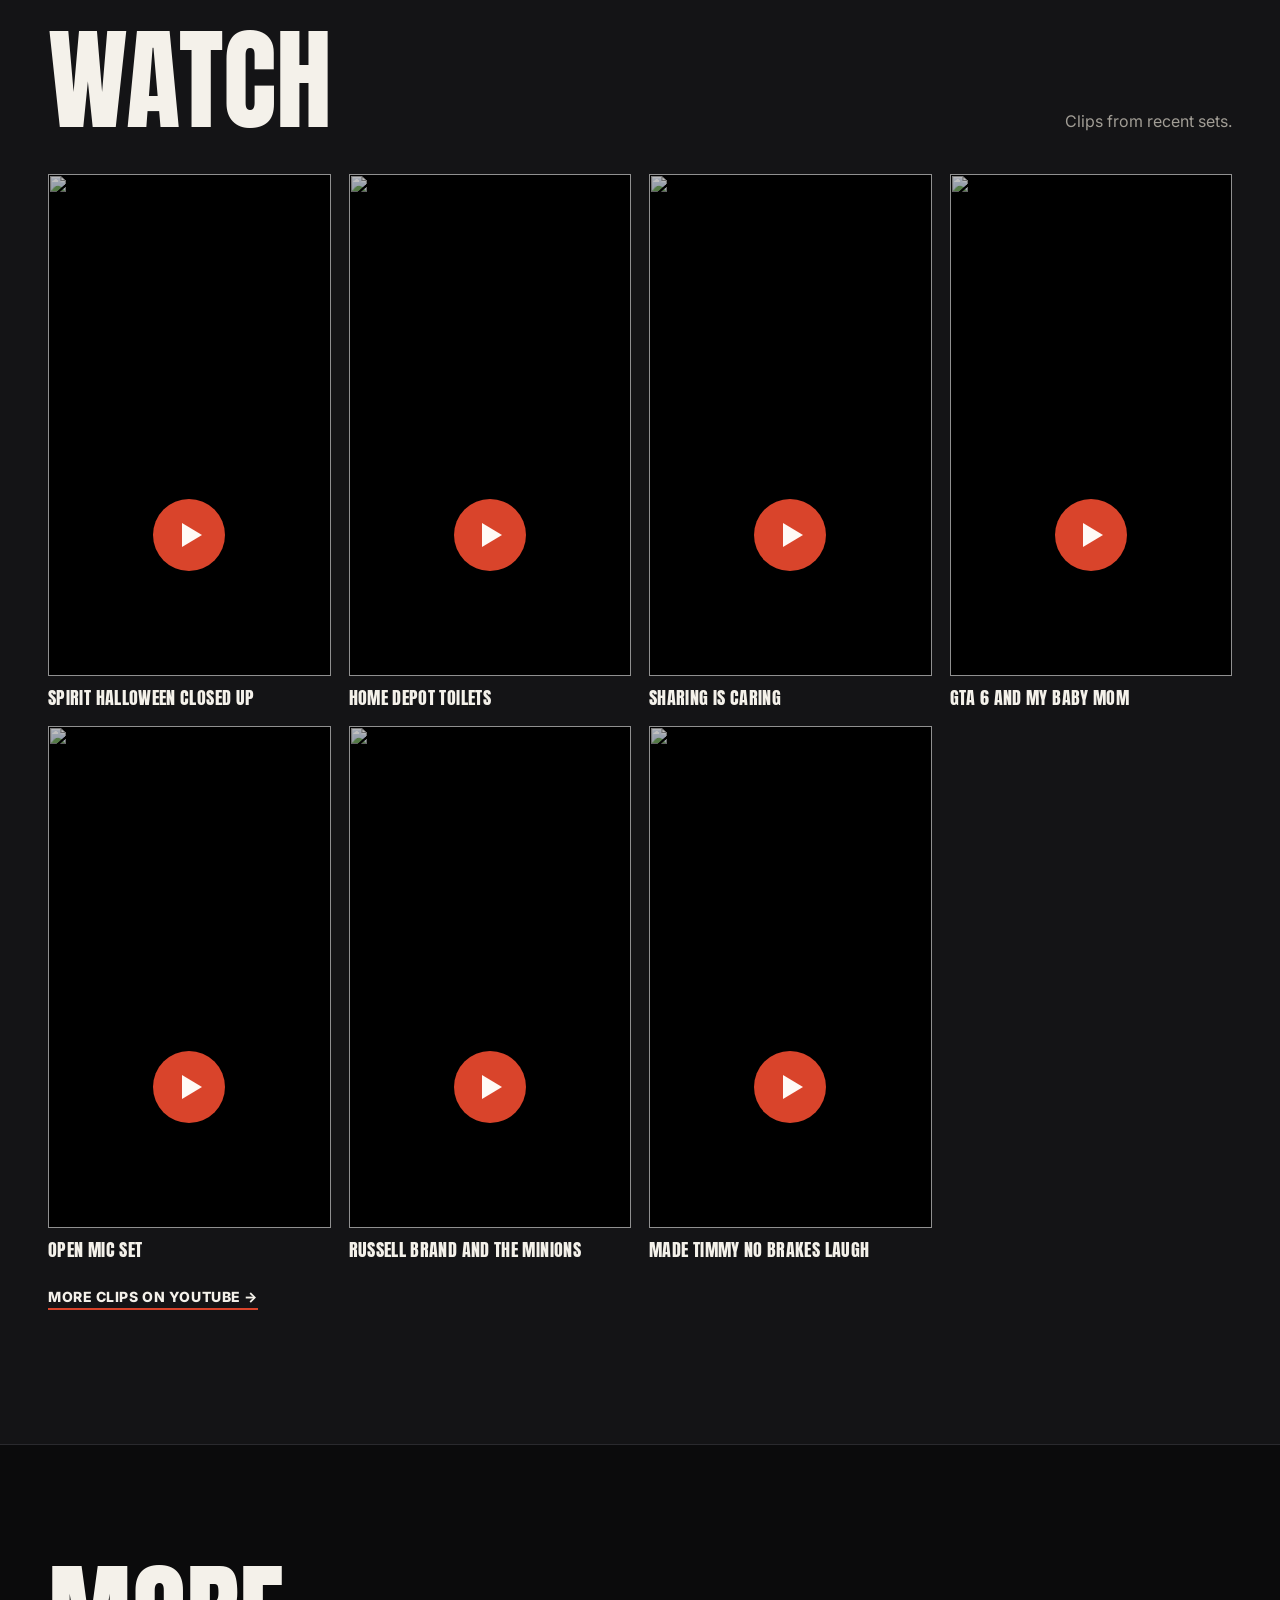
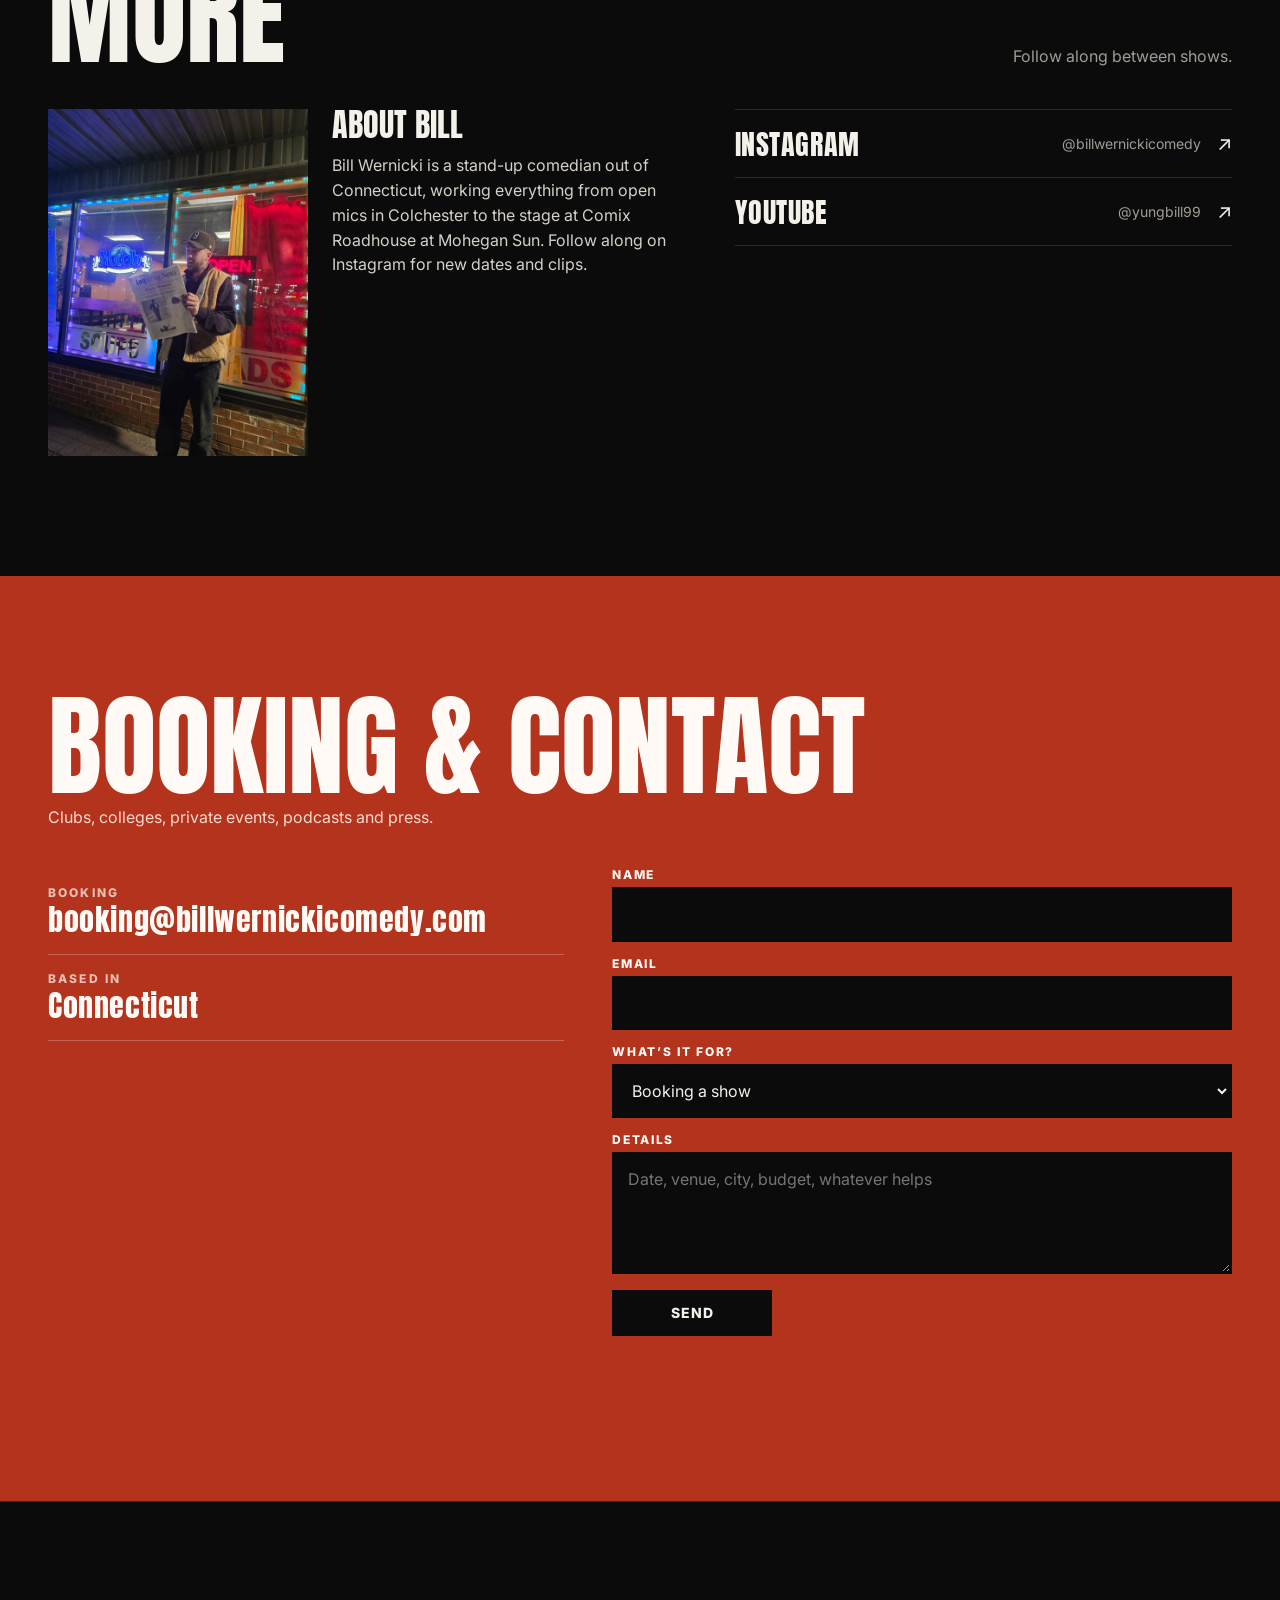
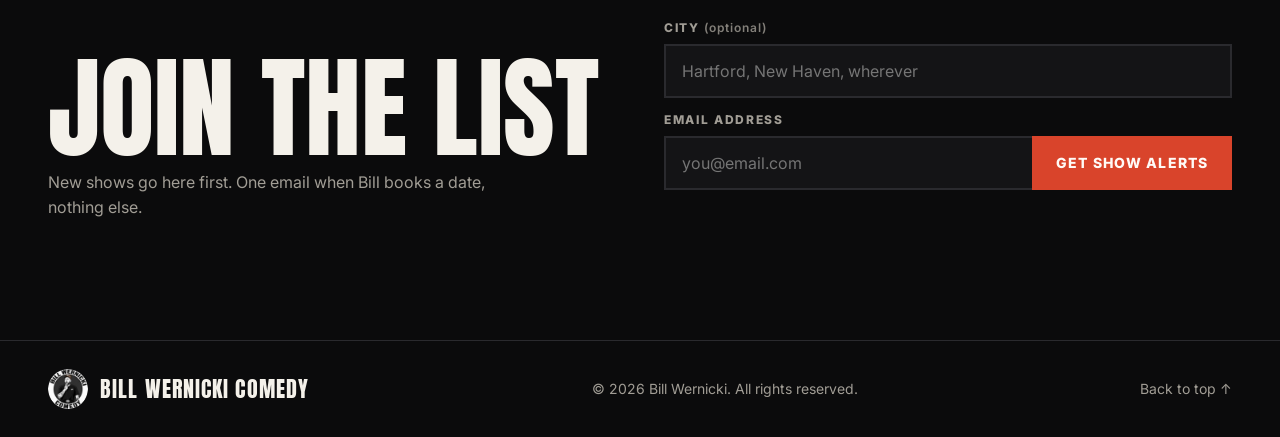
==== commit 0aa2e3e2: "Move tonight's Spigot Cafe show to 8:30 PM Co-Authored-By: Claude Opus 5.5 <noreply@anthropic.com>" ====
--- a/index.html
+++ b/index.html
@@ -236,7 +236,7 @@
     <a href="#top">Back to top ↑</a>
   </footer>
 
-  <script src="content.js?v=27"></script>
+  <script src="content.js?v=28"></script>
   <script src="script.js?v=21"></script>
   <script src="signup.js?v=10"></script>
 </body>
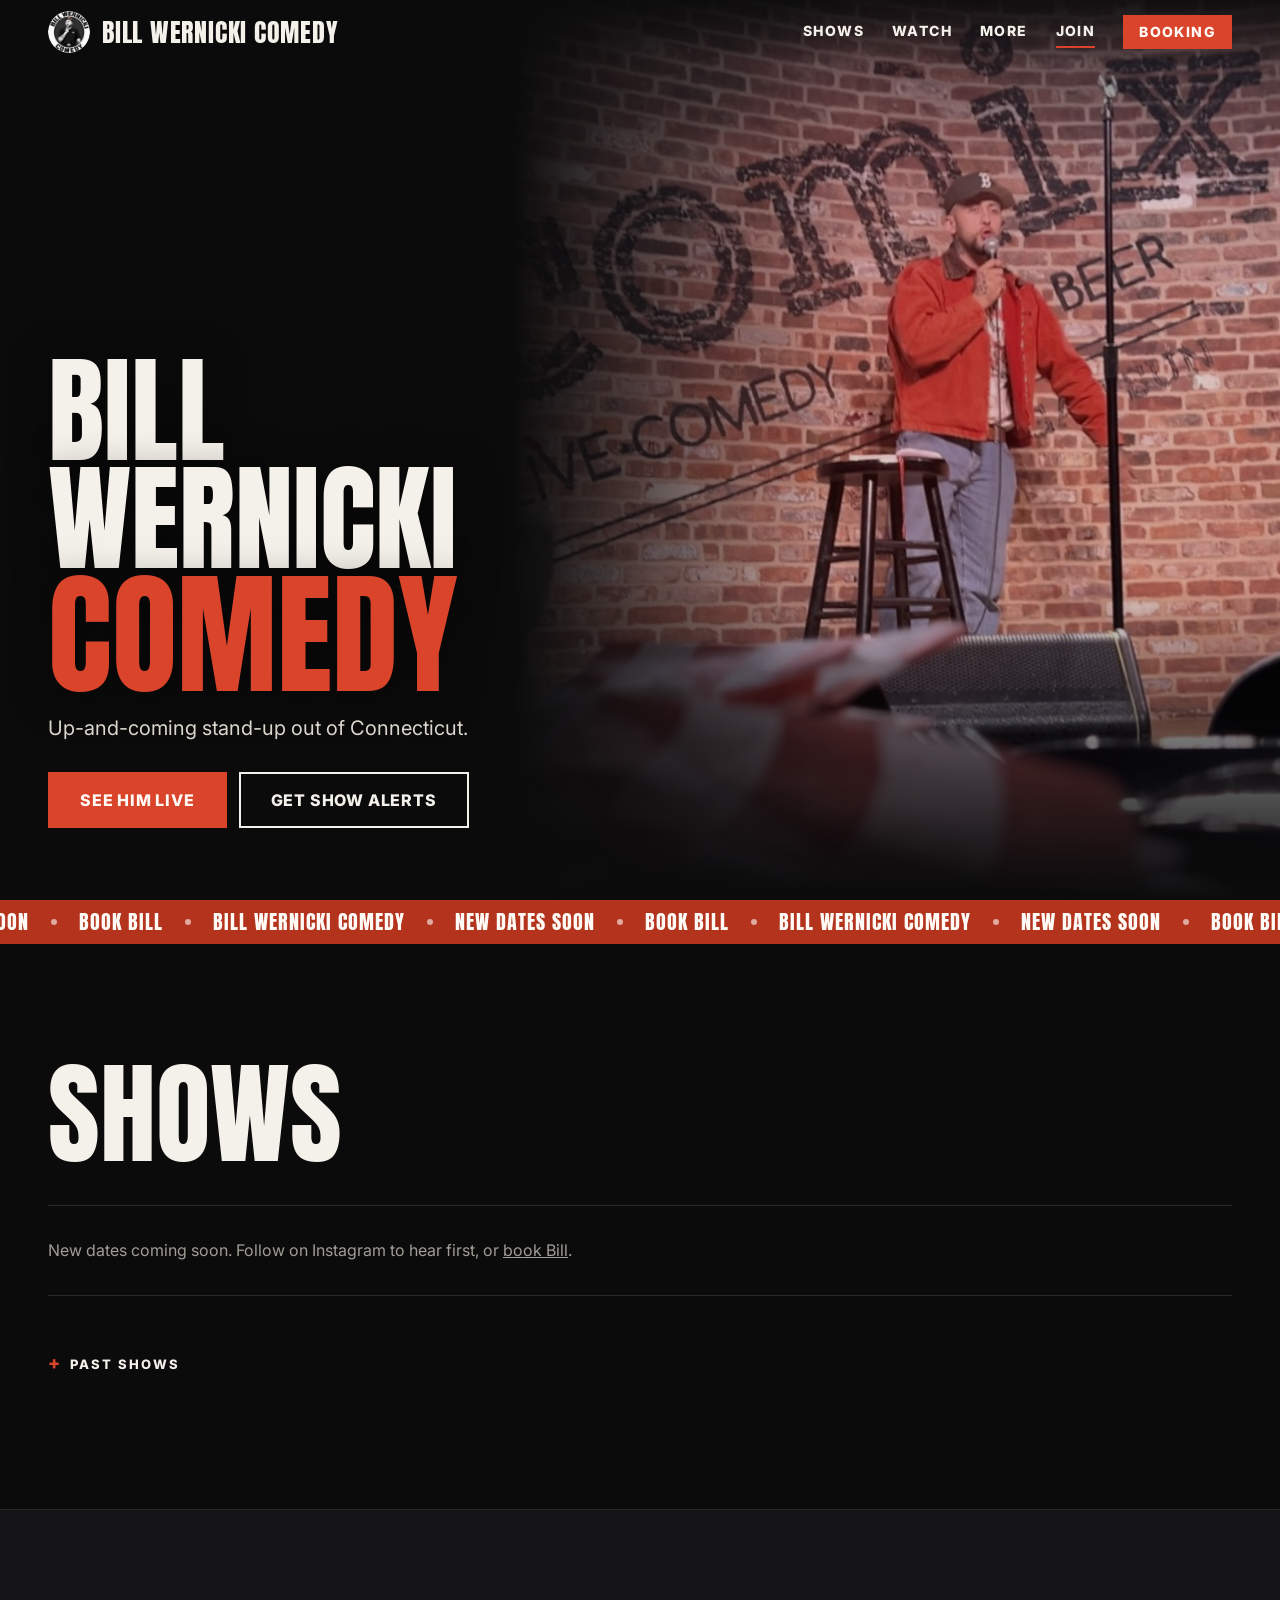
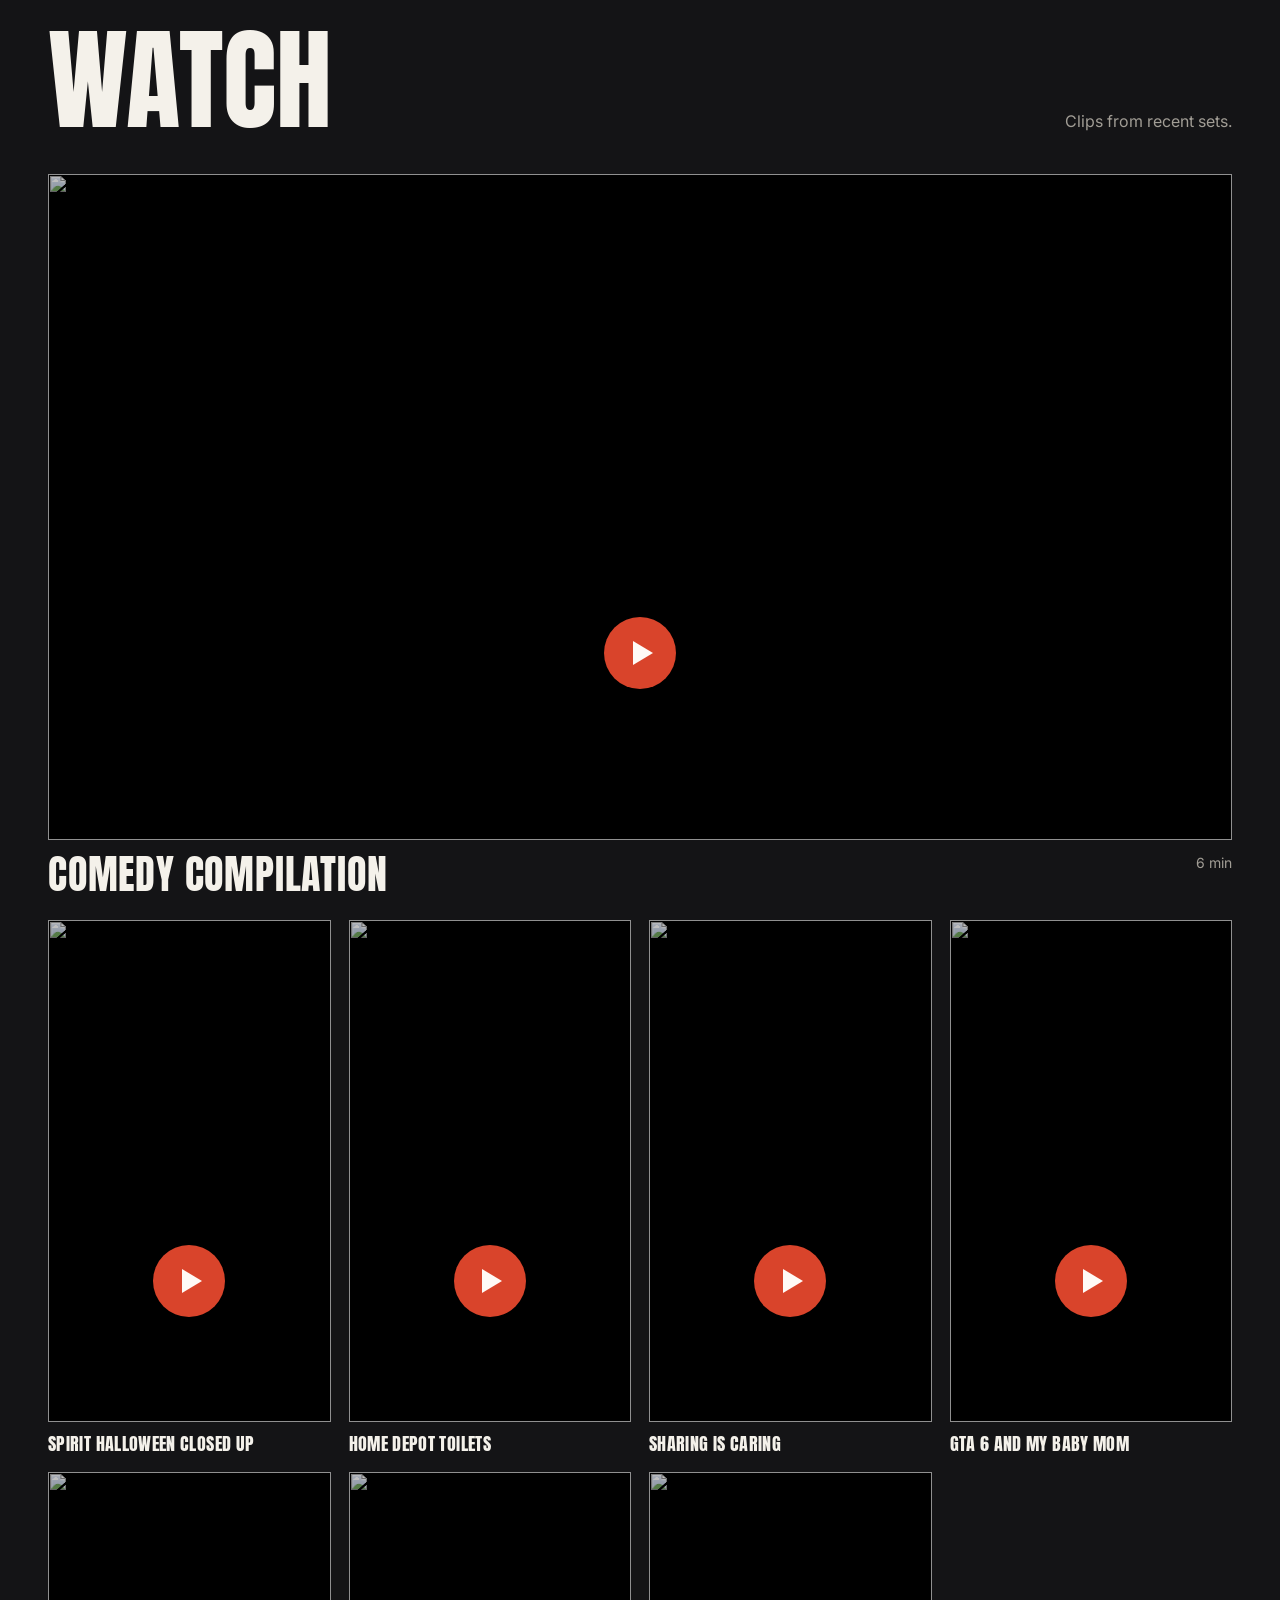
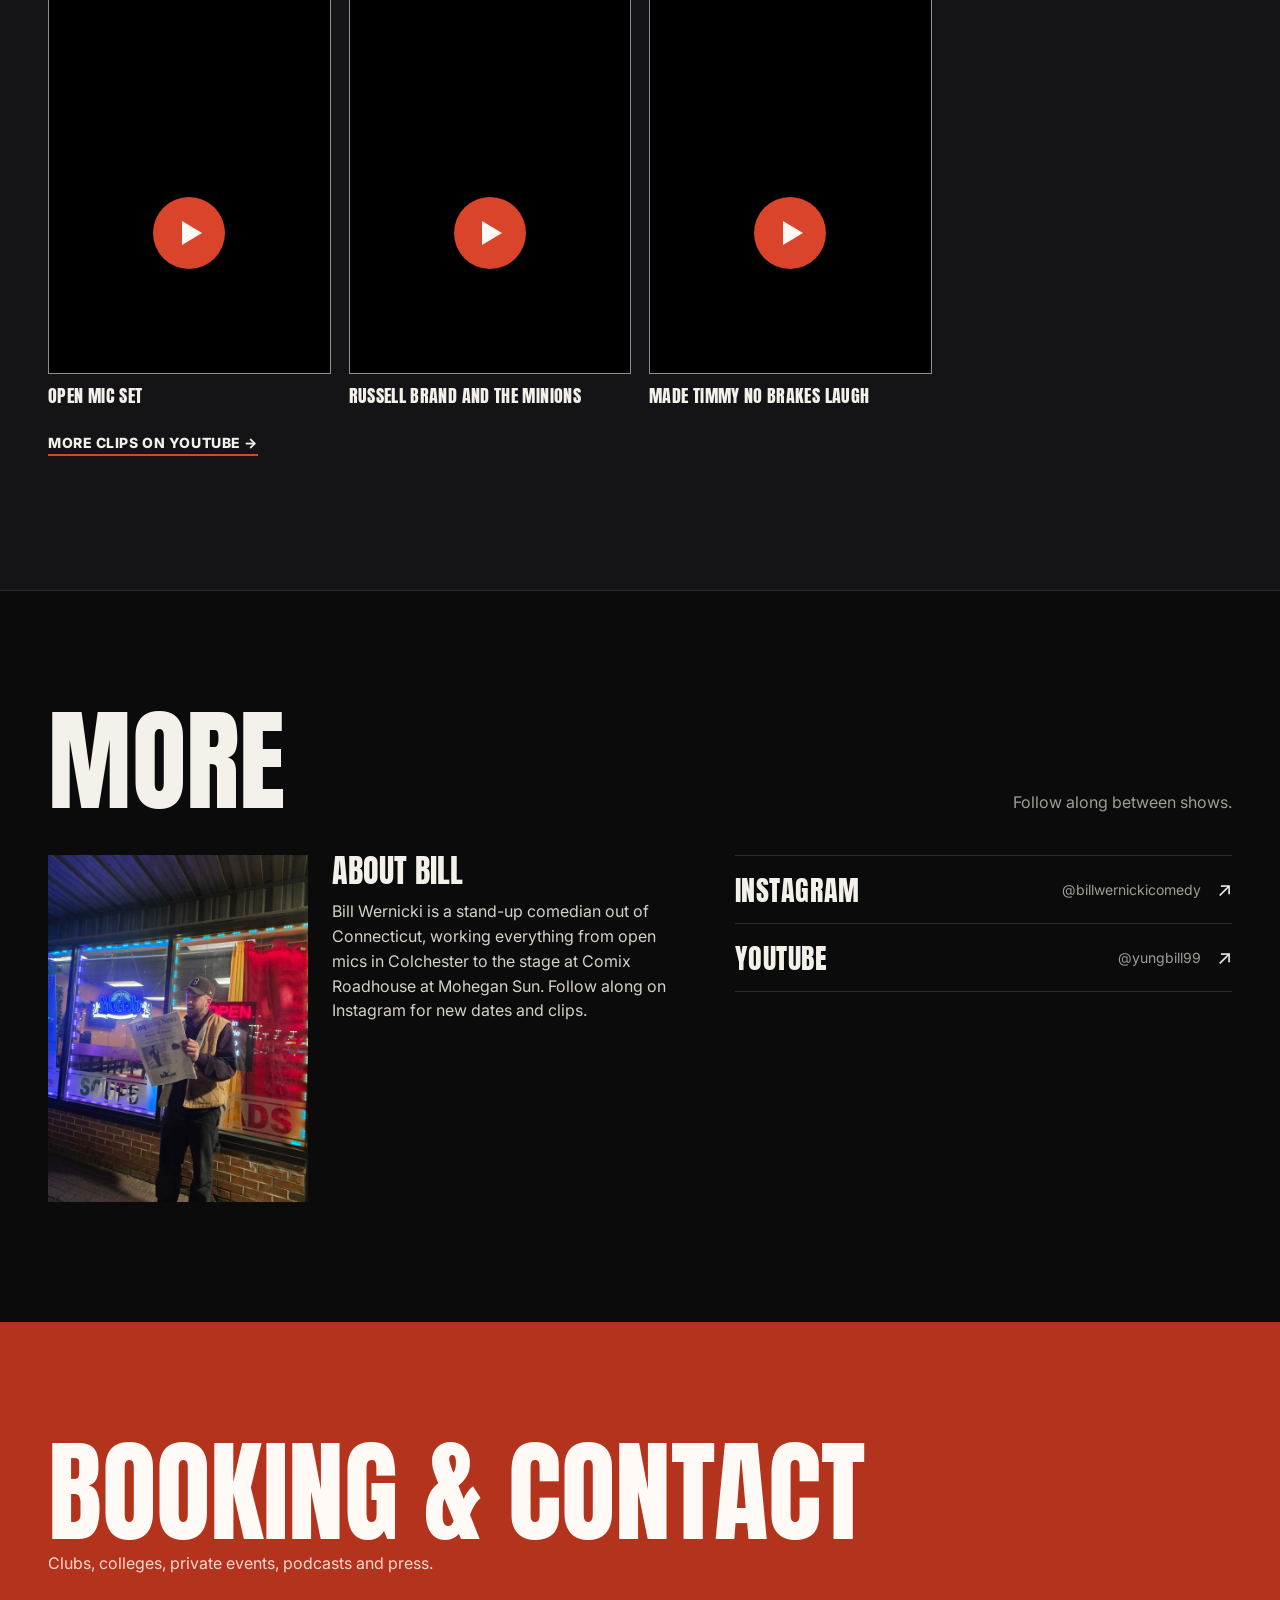
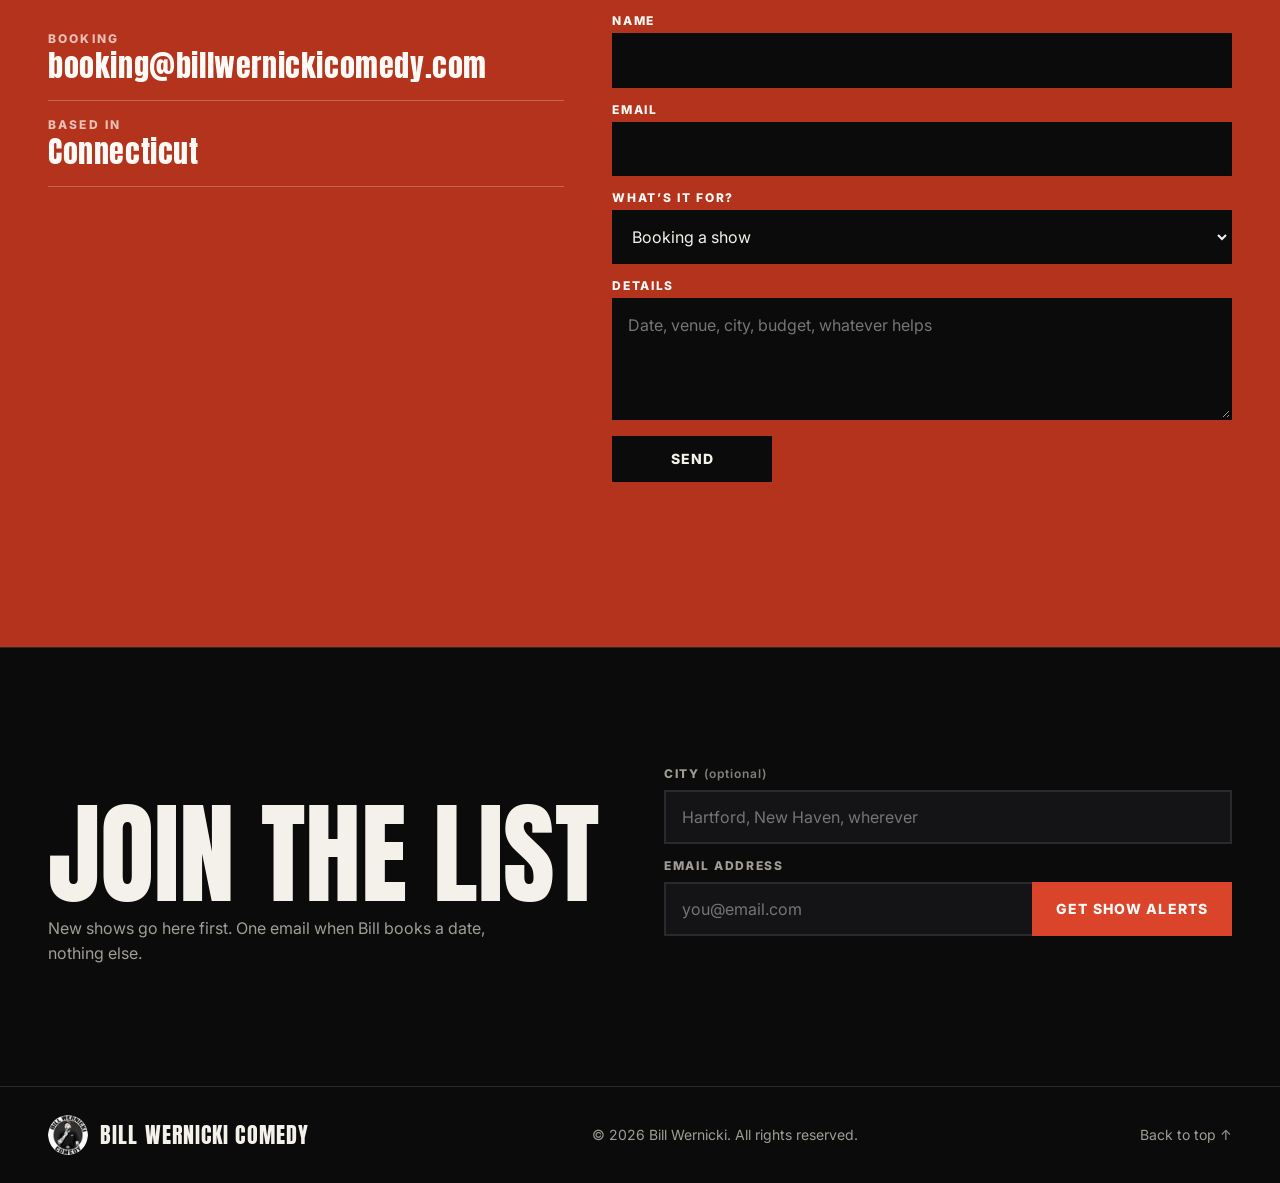
==== commit 003ae808: "Add Bill's comedy compilation above the Shorts in Watch A wide clip marked featured now renders full" ====
--- a/index.html
+++ b/index.html
@@ -33,7 +33,7 @@
   <link rel="preconnect" href="https://fonts.googleapis.com">
   <link rel="preconnect" href="https://fonts.gstatic.com" crossorigin>
   <link href="https://fonts.googleapis.com/css2?family=Anton&family=Inter:wght@400;500;600;800&display=swap" rel="stylesheet">
-  <link rel="stylesheet" href="styles.css?v=35">
+  <link rel="stylesheet" href="styles.css?v=36">
   <script>
     /* Hero name intro: hold the lines back until the display font is ready, then
        settle them in, COMEDY with a red glow. Never waits more than 1.2s. */
@@ -236,8 +236,8 @@
     <a href="#top">Back to top ↑</a>
   </footer>
 
-  <script src="content.js?v=28"></script>
-  <script src="script.js?v=21"></script>
+  <script src="content.js?v=29"></script>
+  <script src="script.js?v=22"></script>
   <script src="signup.js?v=10"></script>
 </body>
 </html>
--- a/styles.css
+++ b/styles.css
@@ -588,6 +588,8 @@
 .clips--reel .clip--tall .clip__frame img { object-position: 50% 50% !important; }
 .clips--reel .clip--tall .clip__title { font-size: 18px; }
 .clips--reel .clip--tall .clip__soon { top: auto; bottom: 12px; }
+/* A wide featured clip (compilation) sits full width above the reel */
+.clips.clips--lead { grid-template-columns: 1fr; margin-bottom: 24px; }
 .clips__more { margin-top: 24px; }
 .clips__more a { color: var(--text); font-weight: 800; letter-spacing: .04em; text-transform: uppercase; font-size: 14px; text-decoration: none; border-bottom: 2px solid var(--accent); padding-bottom: 3px; }
 .clips__more a:hover { color: var(--accent); }
